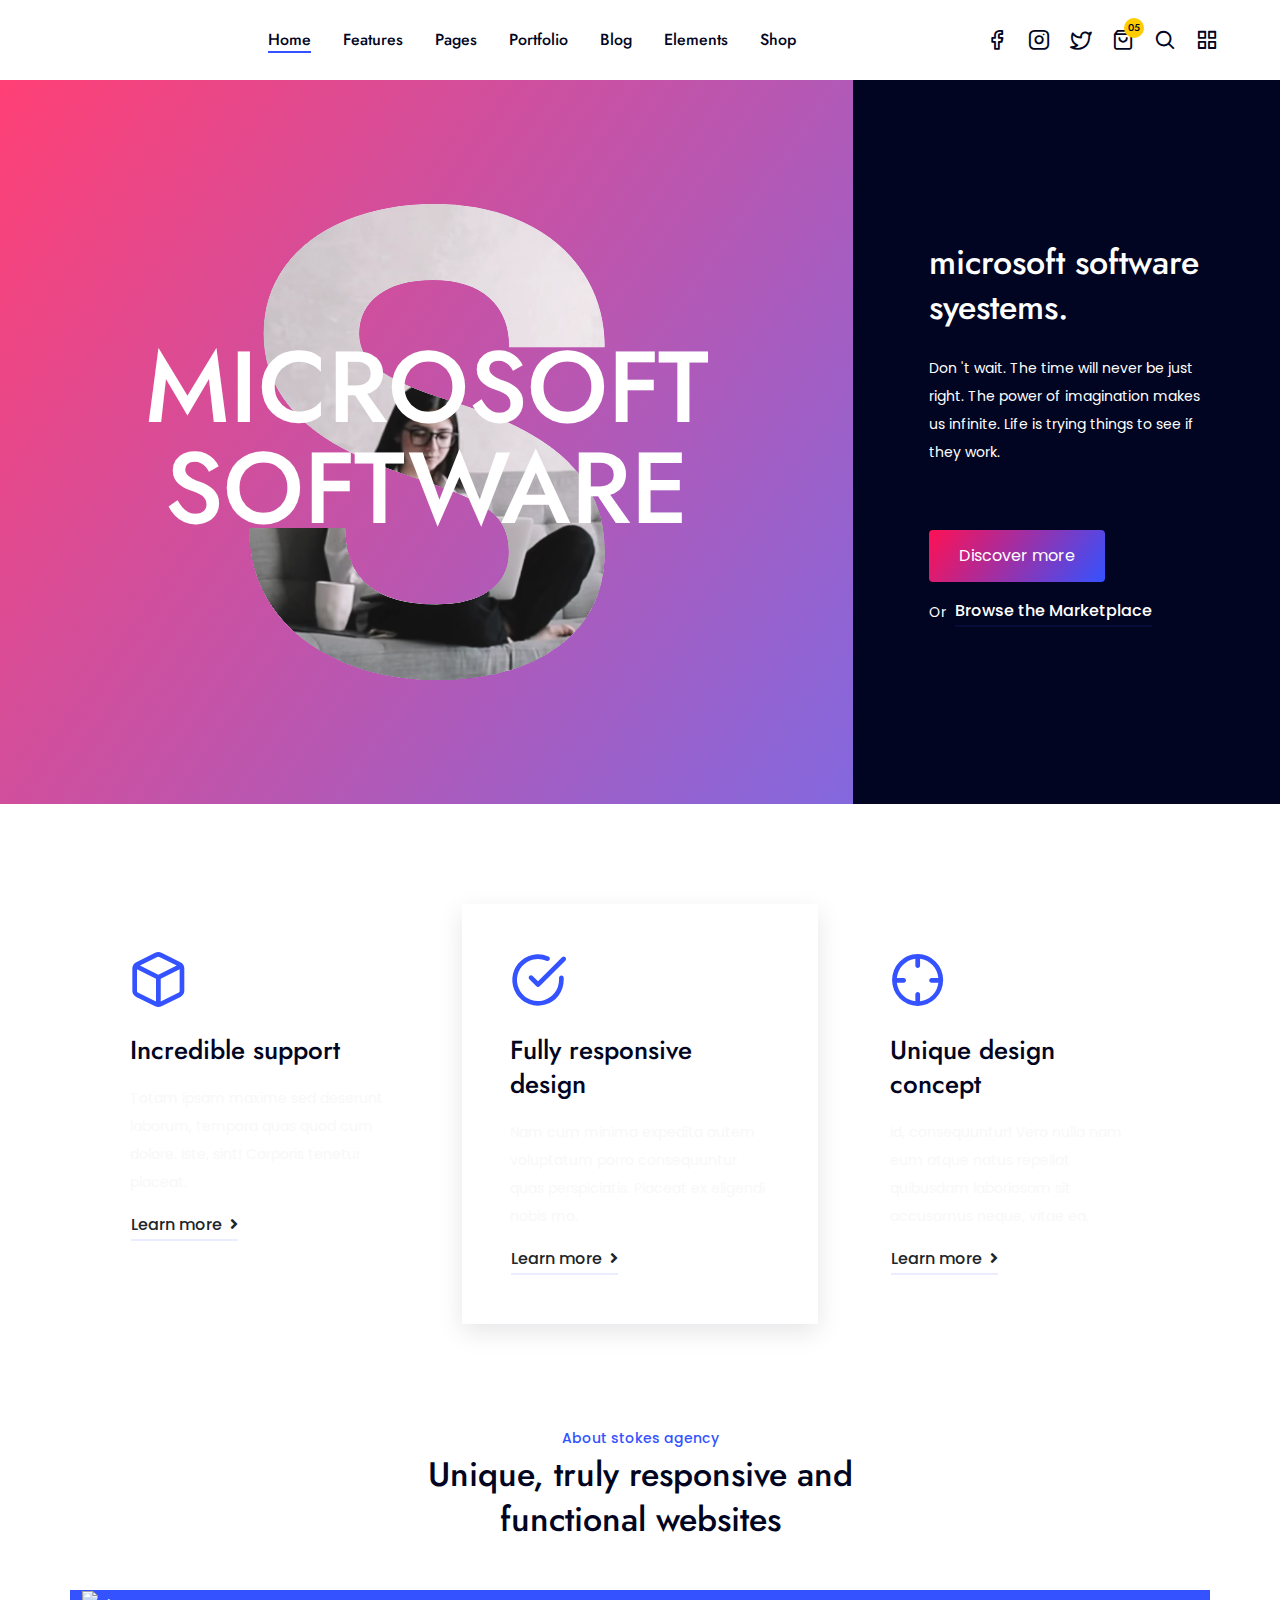
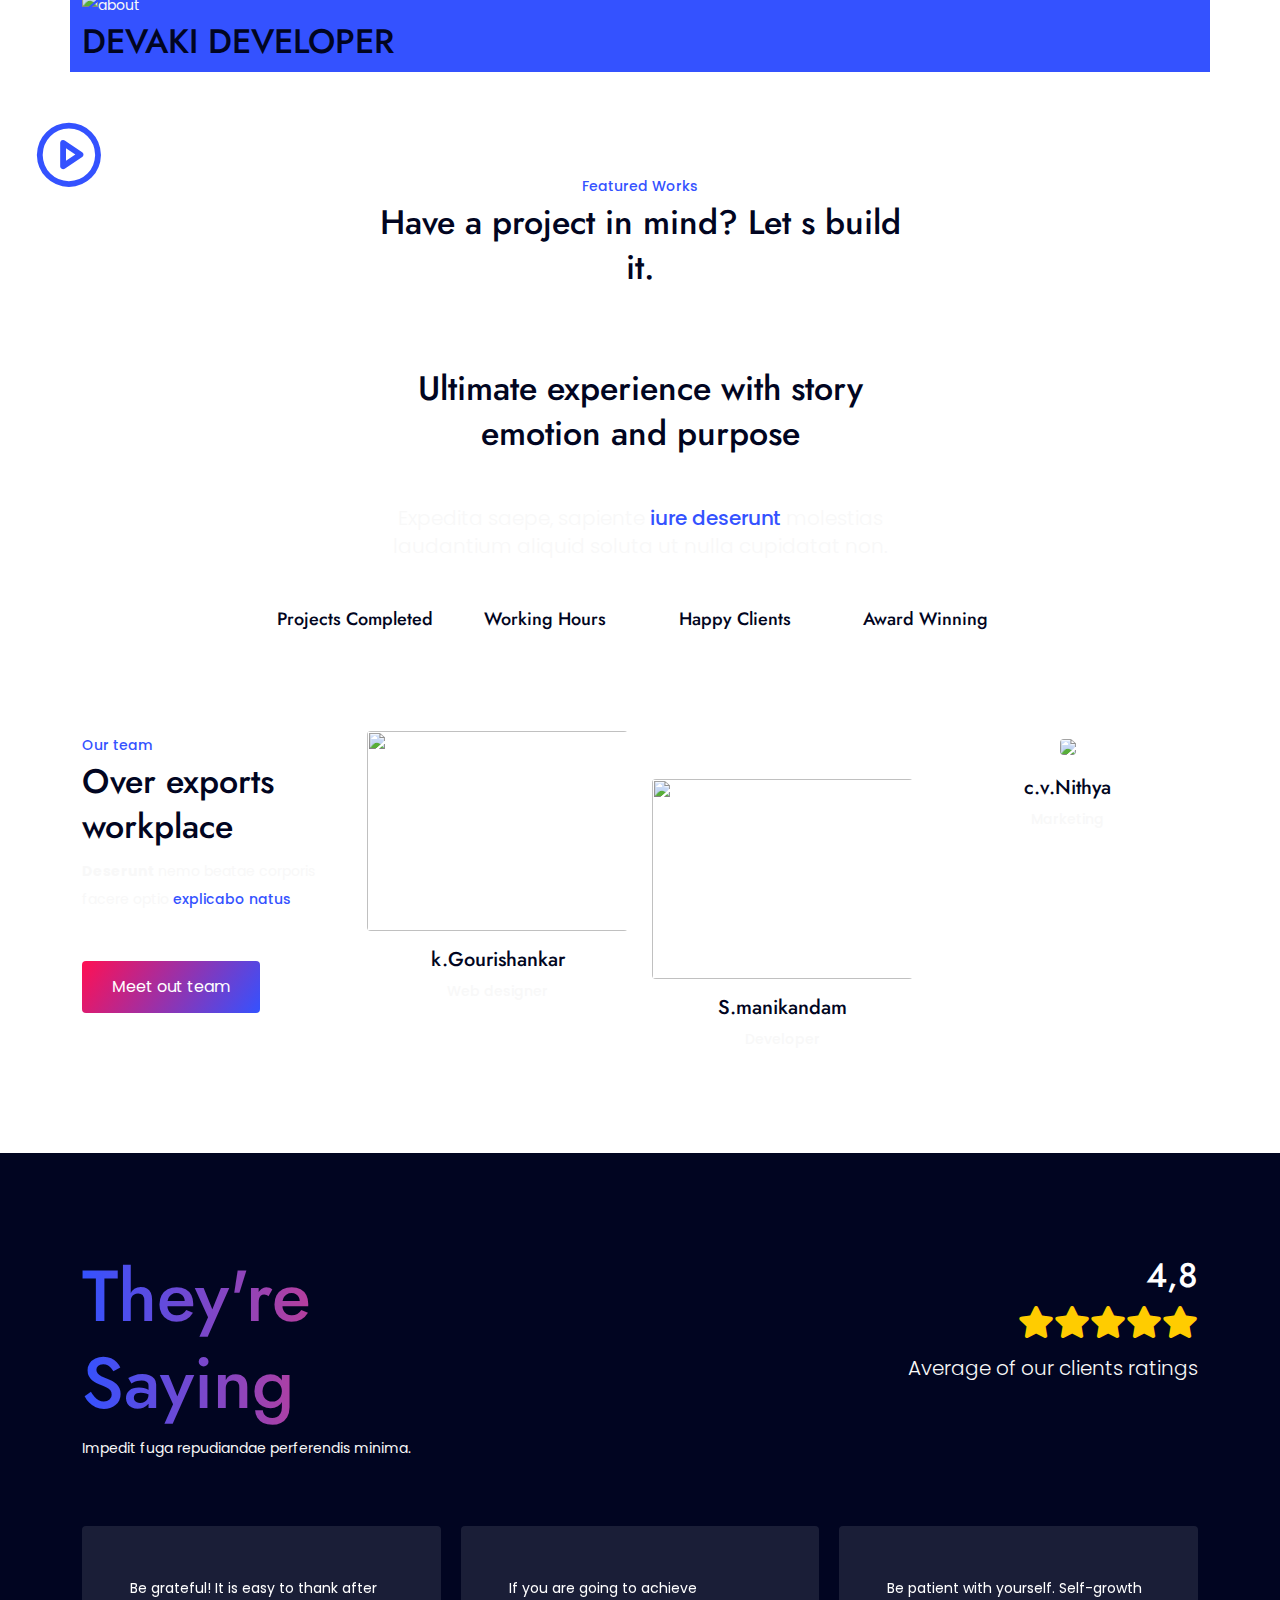
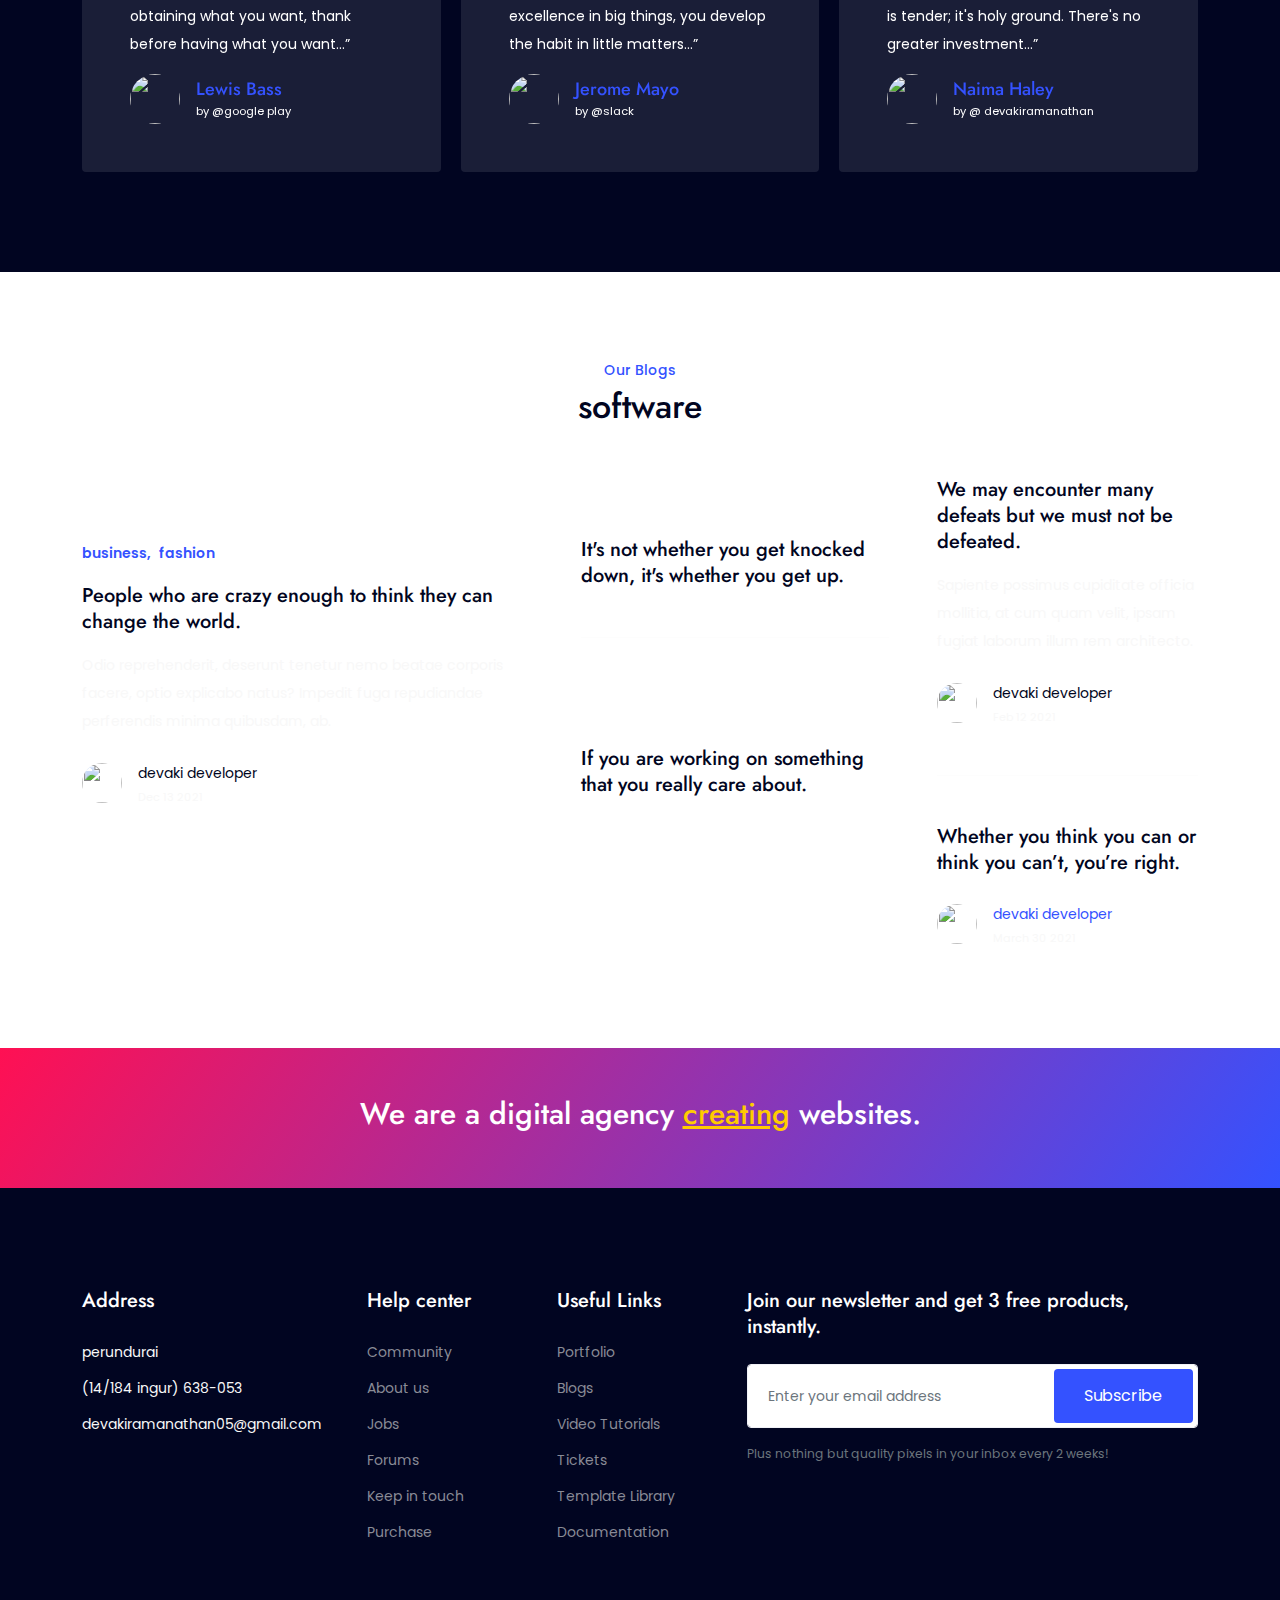
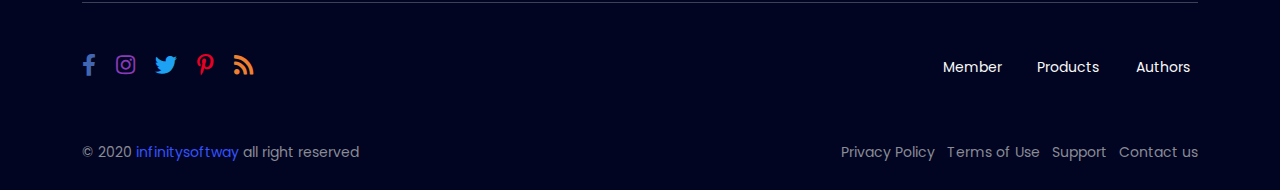
==== index.html @ 2c36921a "Add files via upload" ====
<!DOCTYPE html>
<html lang="en">
<head>
	<!--===== Required meta tags =====-->
	<meta charset="utf-8">
	<meta http-equiv="X-UA-Compatible" content="IE=edge">
	<meta name="author" content="Infinitysoftway" />
	<meta name="description" content="statistic charts">
	<meta name="viewport" content="width=device-width, initial-scale=1, maximum-scale=1" />

	<!--===== Title =====-->
	<title>Stokes - The Responsive Multi-purpose HTML5 Template</title>

	<!--===== Favicon =====-->
	<link rel="shortcut icon" href="images/favicon.ico" />

	<!--===== Google fonts =====-->
  <link rel="stylesheet" href="https://fonts.googleapis.com/css2?family=Poppins:wght@300;400;500&family=Jost:wght@300;400;500;600;700;800;900&display=swap">

	<!--===== Global bootstrap required css =====-->
	<link rel="stylesheet" href="css/bootstrap/bootstrap.min.css">

	<!--===== Global styles including: Font Icons, Plugins, etc =====-->
	<link rel="stylesheet" href="css/font-awesome/all.min.css">
	<link rel="stylesheet" href="css/feather/iconfont.css">
	<link rel="stylesheet" href="css/pe-icon-stroke/Pe-icon-7-stroke.css">
  <link rel="stylesheet" href="css/simple-line-icons/simple-line-icons.css">
	<link rel="stylesheet" href="css/themify-icons/themify-icons.css">
	<link rel="stylesheet" href="css/swiper/swiper.min.css">
	<link rel="stylesheet" href="css/magnific-popup/magnific-popup.css">
  <link rel="stylesheet" href="css/mediaelementjs/mediaelementplayer.min.css">
  <link rel="stylesheet" href="css/mCustomScrollbar/jquery.mCustomScrollbar.min.css">

	<!--===== Main theme css =====-->
	<link rel="stylesheet" href="css/style.css">

</head>

<body class="stokes-wrapper">

<!--========== 
	Start of Header Section ==========-->

<header class="header">
	
	<!--===== Start of navbar =====-->
	<nav class="navbar navbar-light navbar-expand-lg navbar-default">
		<div class="container-fluid">
			
			<!--===== Start of logo =====-->
			<a class="navbar-brand" href="index.html"> <img class="logo" src="./images/background/singam.jpg" alt=""> </a>
			<!--===== End of logo =====-->

			<button class="navbar-toggler collapsed" type="button" data-bs-toggle="collapse" data-bs-target="#navbarCollapse" aria-controls="navbarCollapse" aria-expanded="false" aria-label="Toggle navigation">
				<span class="icon-bar top-bar mt-0"></span>
				<span class="icon-bar middle-bar"></span>
				<span class="icon-bar bottom-bar"></span>
			</button>

			<!--===== Start of nav =====-->
			<div class="collapse navbar-collapse justify-content-center" id="navbarCollapse">
				<ul class="navbar-nav">
					<li class="nav-item dropdown mega-dropdown active">
						<a class="nav-link dropdown-toggle" href="#" id="navbar-home" data-bs-toggle="dropdown" aria-haspopup="true" aria-expanded="false"> <span class="text-line">Home </span> </a>
						<ul class="dropdown-menu mega-dropdown-menu" aria-labelledby="navbar-home">
							<li class="row">
								<ul class="col-lg-3 col-sm-6">
									<li class="active"><a class="dropdown-item" href="index.html"><span class="text-line"> Home default </span> </a></li>
									<li><a class="dropdown-item" href="index-blog-creative.html"><span class="text-line"> Blog creative </span> </a></li>
									<li><a class="dropdown-item" href="index-blog-minimal.html"><span class="text-line"> Blog minimal </span> </a></li>
									<li><a class="dropdown-item" href="index-blog-morden.html"><span class="text-line"> Blog morden </span> </a></li>
									<li><a class="dropdown-item" href="index-charity.html"><span class="text-line"> Charity </span> </a></li>
									<li><a class="dropdown-item" href="index-corporate.html"><span class="text-line"> Corporate </span> </a></li>
									<li><a class="dropdown-item" href="index-creative.html"><span class="text-line"> Creative  </span> <span class="badge bg-danger">Hot</span></a></li>
								</ul>
								<ul class="col-lg-3 col-sm-6">
									<li><a class="dropdown-item" href="index-food.html"><span class="text-line"> Food </span> </a></li>
									<li><a class="dropdown-item" href="index-gym.html"><span class="text-line"> Gym </span> </a></li>
									<li><a class="dropdown-item" href="index-interior-design.html"><span class="text-line"> Interior design </span> </a></li>
									<li><a class="dropdown-item" href="index-landing.html"><span class="text-line"> Landing </span> <span class="badge bg-danger">Hot</span> </a></li>
									<li><a class="dropdown-item" href="index-marketing.html"><span class="text-line"> Marketing </span> </a></li>
									<li><a class="dropdown-item" href="index-mobile-app.html"><span class="text-line"> Mobile app </span> </a></li>
									<li><a class="dropdown-item" href="index-personal.html"><span class="text-line"> Personal </span> </a></li>
								</ul>
								<ul class="col-lg-3 col-sm-6">
									<li><a class="dropdown-item" href="index-portfolio.html"><span class="text-line"> Portfolio </span> </a></li>
									<li><a class="dropdown-item" href="index-portfolio-panel.html"><span class="text-line"> Portfolio panel </span> </a></li>
									<li><a class="dropdown-item" href="index-portfolio-personal.html"><span class="text-line"> Portfolio personal </span> </a></li>
									<li><a class="dropdown-item" href="index-saas.html"><span class="text-line"> Saas </span> </a></li>
									<li><a class="dropdown-item" href="index-seo.html"><span class="text-line"> Seo </span> </a></li>
									<li><a class="dropdown-item" href="index-real-estate.html"><span class="text-line"> Real estate </span> <span class="badge bg-primary">New</span> </a></li>
								</ul>
								<ul class="col-lg-3 col-sm-6">
									<li><a class="dropdown-item" href="index-shop.html"><span class="text-line"> Shop </span> <span class="badge bg-danger">Hot</span> </a></li>
									<li><a class="dropdown-item" href="index-shop-02.html"><span class="text-line"> Shop morden </span></a></li>
									<li><a class="dropdown-item" href="index-shop-parallax.html"><span class="text-line"> Shop parallax </span></a></li>
									<li><a class="dropdown-item" href="index-travel.html"><span class="text-line"> Travel </span></a></li>
									<li><a class="dropdown-item" href="index-university.html"><span class="text-line"> University </span></a></li>
									<li><a class="dropdown-item" href="one-page-classic-business.html"><span class="text-line"> One page classic business </span> <span class="badge bg-info">One page</span> </a></li>
								</ul>
							</li>
						</ul>
					</li>
					<li class="nav-item dropdown">
						<a class="nav-link dropdown-toggle" href="#" id="navbar-features" data-bs-toggle="dropdown" aria-haspopup="true" aria-expanded="false">
							<span class="text-line"> Features </span>
						</a>
						<ul class="dropdown-menu" aria-labelledby="navbar-features">
							<li class="dropdown-submenu">
								<a class="dropdown-item dropdown-toggle" href="#"><span class="text-line"> Page title </span></a>
								<ul class="dropdown-menu ">
									<li><a class="dropdown-item" href="page-title.html"><span class="text-line"> Page title </span></a></li>
									<li><a class="dropdown-item" href="page-title-center.html"><span class="text-line"> Page title center </span></a></li>
									<li><a class="dropdown-item" href="page-title-left.html"><span class="text-line"> Page title left </span></a></li>
									<li><a class="dropdown-item" href="page-title-medium.html"><span class="text-line"> Page title medium </span></a></li>
									<li><a class="dropdown-item" href="page-title-pattern.html"><span class="text-line"> Page title pattern </span></a></li>
									<li><a class="dropdown-item" href="page-title-right.html"><span class="text-line"> Page title right </span></a></li>
									<li><a class="dropdown-item" href="page-title-shape.html"><span class="text-line"> Page title shape </span></a></li>
									<li><a class="dropdown-item" href="page-title-small.html"><span class="text-line"> Page title small </span></a></li>
									<li><a class="dropdown-item" href="page-title-video.html"><span class="text-line"> Page title video </span></a></li>
								</ul>
							</li>
							<li class="dropdown-submenu">
								<a class="dropdown-item dropdown-toggle" href="#"><span class="text-line"> Header </span></a>
								<ul class="dropdown-menu">
									<li><a class="dropdown-item" href="header-default.html"><span class="text-line"> Header default </span></a></li>
									<li><a class="dropdown-item" href="header-blur.html"><span class="text-line"> header blur </span></a></li>
									<li><a class="dropdown-item" href="header-dark.html"><span class="text-line"> Header dark </span></a></li>
									<li><a class="dropdown-item" href="header-dark-topbar.html"><span class="text-line"> Header dark topbar </span></a></li>
									<li><a class="dropdown-item" href="header-light.html"><span class="text-line"> Header light </span></a></li>
									<li><a class="dropdown-item" href="header-light-topbar.html"><span class="text-line"> Header light topbar </span></a></li>
									<li><a class="dropdown-item" href="header-transparent.html"><span class="text-line"> Header transparent </span></a></li>
								</ul>
							</li>
							<li class="dropdown-submenu">
								<a class="dropdown-item dropdown-toggle" href="#"><span class="text-line"> Footer </span></a>
								<ul class="dropdown-menu">
									<li><a class="dropdown-item" href="footer-default.html"><span class="text-line"> Footer default </span></a></li>
									<li><a class="dropdown-item" href="footer-02.html"><span class="text-line"> Footer 02 </span></a></li>
									<li><a class="dropdown-item" href="footer-03.html"><span class="text-line"> Footer 03 </span></a></li>
									<li><a class="dropdown-item" href="footer-04.html"><span class="text-line"> Footer 04 </span></a></li>
									<li><a class="dropdown-item" href="footer-05.html"><span class="text-line"> Footer 05 </span></a></li>
									<li><a class="dropdown-item" href="footer-06.html"><span class="text-line"> Footer 06 </span></a></li>
									<li><a class="dropdown-item" href="footer-07.html"><span class="text-line"> Footer 07 </span></a></li>
									<li><a class="dropdown-item" href="footer-08.html"><span class="text-line"> Footer 08 </span></a></li>
									<li><a class="dropdown-item" href="footer-09.html"><span class="text-line"> Footer 09 </span></a></li>
									<li><a class="dropdown-item" href="footer-10.html"><span class="text-line"> Footer 10 </span></a></li>
									<li><a class="dropdown-item" href="footer-11.html"><span class="text-line"> Footer 11 </span></a></li>
									<li><a class="dropdown-item" href="footer-12.html"><span class="text-line"> Footer 12 </span></a></li>
									<li><a class="dropdown-item" href="footer-13.html"><span class="text-line"> Footer 13 </span></a></li>
									<li><a class="dropdown-item" href="footer-14.html"><span class="text-line"> Footer 14 </span></a></li>
								</ul>
							</li>
							<li class="dropdown-submenu">
								<a class="dropdown-item dropdown-toggle" href="#"><span class="text-line"> Onload modal </span></a>
								<ul class="dropdown-menu">
									<li><a class="dropdown-item" href="page-onload-modal-notification.html"><span class="text-line"> Onload modal notification </span></a></li>
									<li><a class="dropdown-item" href="page-onload-modal-shoping.html"><span class="text-line"> Onload modal shoping </span></a></li>
									<li><a class="dropdown-item" href="page-onload-modal-subscribe.html"><span class="text-line"> Onload modal subscribe </span></a></li>
								</ul>
							</li>
							<li class="dropdown-submenu">
								<a class="dropdown-item dropdown-toggle" href="#"><span class="text-line"> Font icon </span></a>
								<ul class="dropdown-menu">
									<li><a class="dropdown-item" href="icon-feather.html"><span class="text-line"> Feather </span></a></li>
									<li><a class="dropdown-item" href="icon-fontawesome.html"><span class="text-line"> Fontawesome </span></a></li>
									<li><a class="dropdown-item" href="icon-pe-icon-7-stroke.html"><span class="text-line"> Pe icon 7 stroke </span></a></li>
									<li><a class="dropdown-item" href="icon-simple-line.html"><span class="text-line"> Simple line </span></a></li>
									<li><a class="dropdown-item" href="icon-themify.html"><span class="text-line"> Themify </span></a></li>
								</ul>
							</li>
						</ul>
					</li>
					<li class="nav-item dropdown">
						<a class="nav-link dropdown-toggle" href="#" id="navbar-pages" data-bs-toggle="dropdown" aria-haspopup="true" aria-expanded="false">
							<span class="text-line"> Pages </span>
						</a>
						<ul class="dropdown-menu" aria-labelledby="navbar-pages">
							<li class="dropdown-submenu">
								<a class="dropdown-item dropdown-toggle" href="#"><span class="text-line"> About </span></a>
								<ul class="dropdown-menu ">
									<li><a class="dropdown-item" href="page-about-us.html"><span class="text-line"> About us </span></a></li>
									<li><a class="dropdown-item" href="page-about-agency.html"><span class="text-line"> About agency </span></a></li>
									<li><a class="dropdown-item" href="page-about-me.html"><span class="text-line"> About me </span></a></li>
								</ul>
							</li>
							<li class="dropdown-submenu">
								<a class="dropdown-item dropdown-toggle" href="#"><span class="text-line"> Contact </span></a>
								<ul class="dropdown-menu">
									<li><a class="dropdown-item" href="page-contact-us.html"><span class="text-line"> Contact us </span></a></li>
									<li><a class="dropdown-item" href="page-contact-us-fancy.html"><span class="text-line"> Contact us fancy </span></a></li>
									<li><a class="dropdown-item" href="page-contact-us-modern.html"><span class="text-line"> Contact us modern </span></a></li>
								</ul>
							</li>
							<li class="dropdown-submenu">
								<a class="dropdown-item dropdown-toggle" href="#"><span class="text-line"> Services </span></a>
								<ul class="dropdown-menu">
									<li><a class="dropdown-item" href="page-services.html"><span class="text-line"> Services </span></a></li>
									<li><a class="dropdown-item" href="page-services-modern.html"><span class="text-line"> Services modern </span></a></li>
								</ul>
							</li>
							<li class="dropdown-submenu">
								<a class="dropdown-item dropdown-toggle" href="#"><span class="text-line"> Login </span></a>
								<ul class="dropdown-menu">
									<li><a class="dropdown-item" href="page-login.html"><span class="text-line"> Login </span></a></li>
									<li><a class="dropdown-item" href="page-login-simple.html"><span class="text-line"> Login simple </span></a></li>
								</ul>
							</li>
							<li class="dropdown-submenu">
								<a class="dropdown-item dropdown-toggle" href="#"><span class="text-line"> Register </span></a>
								<ul class="dropdown-menu">
									<li><a class="dropdown-item" href="page-register.html"><span class="text-line">  Register </span></a></li>
									<li><a class="dropdown-item" href="page-register-simple.html"><span class="text-line"> Register simple </span></a></li>
								</ul>
							</li>
							<li class="dropdown-submenu">
								<a class="dropdown-item dropdown-toggle" href="#"><span class="text-line"> Forgot password </span></a>
								<ul class="dropdown-menu">
									<li><a class="dropdown-item" href="page-forgot-password.html"><span class="text-line">  Forgot password </span></a></li>
									<li><a class="dropdown-item" href="page-forgot-password-simple.html"><span class="text-line"> Forgot password simple </span></a></li>
								</ul>
							</li>
							<li class="dropdown-submenu">
								<a class="dropdown-item dropdown-toggle" href="#"><span class="text-line"> Special Pages </span></a>
								<ul class="dropdown-menu">
									<li><a class="dropdown-item" href="page-404.html"><span class="text-line"> 404 error </span></a></li>
									<li><a class="dropdown-item" href="page-maintenance.html"><span class="text-line"> Maintenance </span></a></li>
									<li><a class="dropdown-item" href="page-coming-soon.html"><span class="text-line"> Coming soon </span></a></li>
								</ul>
							</li>
							<li class="dropdown-submenu">
								<a class="dropdown-item" href="page-case-study.html"><span class="text-line"> Case Study </span></a>
							</li>
							<li class="dropdown-submenu">
								<a class="dropdown-item" href="page-careers.html"><span class="text-line"> Careers </span></a>
							</li>
							<li class="dropdown-submenu">
								<a class="dropdown-item" href="page-faqs.html"><span class="text-line"> Faqs </span></a>
							</li>
							<li class="dropdown-submenu">
								<a class="dropdown-item" href="page-pricing-packages.html"><span class="text-line"> Pricing packages </span></a>
							</li>
							<li class="dropdown-submenu">
								<a class="dropdown-item" href="page-our-team.html"><span class="text-line"> Our team </span> </a>
							</li>
							<li class="dropdown-submenu">
								<a class="dropdown-item" href="page-search-results.html"><span class="text-line"> Search results </span> </a>
							</li>
						</ul>
					</li>
					<li class="nav-item dropdown mega-dropdown">
						<a class="nav-link dropdown-toggle" href="#" id="navbar-portfolio" data-bs-toggle="dropdown" aria-haspopup="true" aria-expanded="false"> <span class="text-line">Portfolio </span> </a>
						<ul class="dropdown-menu mega-dropdown-menu" aria-labelledby="navbar-portfolio">
							<li class="row">
								<ul class="col-5-menu">
									<li><h6 class="dropdown-item dropdown-title"> Portfolio style </h6></li>
									<li><a class="dropdown-item" href="portfolio-blur.html"><span class="text-line"> Portfolio blur </span> </a></li>
									<li><a class="dropdown-item" href="portfolio-gradient-overlay.html"><span class="text-line"> Portfolio gradient overlay </span> </a></li>
									<li><a class="dropdown-item" href="portfolio-mouse-move.html"><span class="text-line">Portfolio mouse move </span> </a></li>
									<li><a class="dropdown-item" href="portfolio-proximity.html"><span class="text-line"> Portfolio proximity </span> </a></li>
									<li><a class="dropdown-item" href="portfolio-scattered.html"><span class="text-line"> Portfolio scattered </span> </a></li>
									<li><a class="dropdown-item" href="portfolio-simple.html"><span class="text-line"> Portfolio simple </span> </a></li>
									<li><a class="dropdown-item" href="portfolio-stack.html"><span class="text-line"> Portfolio stack </span> </a></li>
									<li><a class="dropdown-item" href="portfolio-direction-aware.html"><span class="text-line"> Portfolio direction aware </span> </a></li>
									<li><a class="dropdown-item" href="portfolio-photography.html"><span class="text-line"> Portfolio photography </span> </a></li>
								</ul>
								<ul class="col-5-menu">
									<li><h6 class="dropdown-item dropdown-title"> Grid layout </h6></li>
									<li><a class="dropdown-item" href="portfolio-grid-1-column.html"><span class="text-line"> 1 column </span> </a></li>
									<li><a class="dropdown-item" href="portfolio-grid-2-column.html"><span class="text-line"> 2 column </span> </a></li>
									<li><a class="dropdown-item" href="portfolio-grid-3-column.html"><span class="text-line"> 3 column </span> </a></li>
									<li><a class="dropdown-item" href="portfolio-grid-4-column.html"><span class="text-line"> 4 column </span> </a></li>
									<li><a class="dropdown-item" href="portfolio-grid-5-column.html"><span class="text-line"> 5 column </span> </a></li>
									<li><a class="dropdown-item" href="portfolio-grid-wide.html"><span class="text-line"> Grid wide </span> </a></li>
								</ul>
								<ul class="col-5-menu">
									<li><h6 class="dropdown-item dropdown-title"> Masonry layout </h6></li>
									<li><a class="dropdown-item" href="portfolio-masonry-2-column.html"><span class="text-line"> 2 column </span> </a></li>
									<li><a class="dropdown-item" href="portfolio-masonry-3-column.html"><span class="text-line"> 3 column </span> </a></li>
									<li><a class="dropdown-item" href="portfolio-masonry-4-column.html"><span class="text-line"> 4 column </span> </a></li>
									<li><a class="dropdown-item" href="portfolio-masonry-5-column.html"><span class="text-line"> 5 column </span> </a></li>
									<li><a class="dropdown-item" href="portfolio-masonry-wide.html"><span class="text-line"> Masonry wide </span> </a></li>
									<li><a class="dropdown-item" href="portfolio-blur-masonry.html"><span class="text-line"> Masonry blur wide </span> </a></li>
								</ul>
								<ul class="col-5-menu">
									<li><h6 class="dropdown-item dropdown-title"> Portfolio layout </h6></li>
									<li><a class="dropdown-item" href="portfolio-packery.html"><span class="text-line">Packery </span> </a></li>
									<li><a class="dropdown-item" href="portfolio-packery-wide.html"><span class="text-line"> Packery wide </span> </a></li>
									<li><a class="dropdown-item" href="portfolio-parallax-layout.html"><span class="text-line"> Parallax layout </span> </a></li>
									<li><a class="dropdown-item" href="portfolio-filter-vertical.html"><span class="text-line"> Filter vertical </span> </a></li>
									<li><a class="dropdown-item" href="portfolio-lazyload.html"><span class="text-line"> Lazyload </span> </a></li>
									<li><a class="dropdown-item" href="portfolio-lazyload-on-scroll.html"><span class="text-line"> Lazyload on scroll </span> </a></li>
								</ul>
								<ul class="col-5-menu">
									<li><h6 class="dropdown-item dropdown-title"> Single layout </h6></li>
									<li><a class="dropdown-item" href="portfolio-single-01.html"><span class="text-line"> Portfolio single 01 </span> </a></li>
									<li><a class="dropdown-item" href="portfolio-single-02.html"><span class="text-line"> Portfolio single 02 </span> </a></li>
									<li><a class="dropdown-item" href="portfolio-single-03.html"><span class="text-line"> Portfolio single 03 </span> </a></li>
									<li><a class="dropdown-item" href="portfolio-single-04.html"><span class="text-line"> Portfolio single 04 </span> </a></li>
									<li><a class="dropdown-item" href="portfolio-single-05.html"><span class="text-line"> Portfolio single 05 </span> </a></li>
									<li><a class="dropdown-item" href="portfolio-single-06.html"><span class="text-line"> Portfolio single 06 </span> </a></li>
								</ul>
							</li>
						</ul>
					</li>
					<li class="nav-item dropdown">
						<a class="nav-link dropdown-toggle" href="#" id="navbar-blog" data-bs-toggle="dropdown" aria-haspopup="true" aria-expanded="false">
							<span class="text-line"> Blog </span>
						</a>
						<ul class="dropdown-menu" aria-labelledby="navbar-blog">
							<li><a class="dropdown-item" href="blog-articles.html"> <span class="text-line"> Blog articles </span> </a></li>
							<li><a class="dropdown-item" href="blog-boxed.html"> <span class="text-line"> Blog boxed </span> </a></li>
							<li><a class="dropdown-item" href="blog-featured-image.html"> <span class="text-line"> Blog featured image </span> </a></li>
							<li><a class="dropdown-item" href="blog-grid.html"> <span class="text-line"> Blog grid </span> </a></li>
							<li><a class="dropdown-item" href="blog-metro.html"> <span class="text-line"> Blog metro </span> </a></li>
							<li><a class="dropdown-item" href="blog-news.html"> <span class="text-line"> Blog news </span> </a></li>
							<li><a class="dropdown-item" href="blog-simple-boxed.html"> <span class="text-line"> Blog simple boxed </span> </a></li>
							<li><a class="dropdown-item" href="blog-split.html"> <span class="text-line"> Blog split </span> </a></li>
							<li class="dropdown-submenu">
								<a class="dropdown-item dropdown-toggle" href="#"><span class="text-line"> Grid </span></a>
								<ul class="dropdown-menu">
									<li><a class="dropdown-item" href="blog-grid-2-column.html"><span class="text-line"> 2 column </span></a></li>
									<li><a class="dropdown-item" href="blog-grid-3-column.html"><span class="text-line"> 3 column </span></a></li>
									<li><a class="dropdown-item" href="blog-grid-4-column.html"><span class="text-line"> 4 column </span></a></li>
									<li><a class="dropdown-item" href="blog-grid-column-left-sidebar.html"><span class="text-line">left sidebar </span></a></li>
									<li><a class="dropdown-item" href="blog-grid-column-right-sidebar.html"><span class="text-line">right sidebar </span></a></li>
								</ul>
							</li>
							<li class="dropdown-submenu">
								<a class="dropdown-item dropdown-toggle" href="#"><span class="text-line"> Masonry </span></a>
								<ul class="dropdown-menu">
									<li><a class="dropdown-item" href="blog-masonry-2-column.html"><span class="text-line"> 2 column </span></a></li>
									<li><a class="dropdown-item" href="blog-masonry-3-column.html"><span class="text-line"> 3 column </span></a></li>
									<li><a class="dropdown-item" href="blog-masonry-4-column.html"><span class="text-line"> 4 column </span></a></li>
									<li><a class="dropdown-item" href="blog-masonry-2-column-left-sidebar.html"><span class="text-line">Left sidebar </span></a></li>
									<li><a class="dropdown-item" href="blog-masonry-2-column-right-sidebar.html"><span class="text-line">Right sidebar </span></a></li>
								</ul>
							</li>
							<li class="dropdown-submenu">
								<a class="dropdown-item dropdown-toggle" href="#"><span class="text-line">Blog single</span></a>
								<ul class="dropdown-menu">
									<li><a class="dropdown-item" href="blog-single-audio.html"> <span class="text-line"> Single audio </span> </a></li>
									<li><a class="dropdown-item" href="blog-single-blockquote.html"> <span class="text-line"> Single blockquote </span> </a></li>
									<li><a class="dropdown-item" href="blog-single-grid.html"> <span class="text-line"> Single grid </span> </a></li>
									<li><a class="dropdown-item" href="blog-single-html5-video.html"> <span class="text-line"> Single html5 video </span> </a></li>
									<li><a class="dropdown-item" href="blog-single-slider.html"> <span class="text-line"> Single slider </span> </a></li>
									<li><a class="dropdown-item" href="blog-single-standard.html"> <span class="text-line"> Single standard </span> </a></li>
									<li><a class="dropdown-item" href="blog-single-vimeo.html"> <span class="text-line"> Single vimeo </span> </a></li>
									<li><a class="dropdown-item" href="blog-single-youtube.html"> <span class="text-line"> Single youtube </span> </a></li>
								</ul>
							</li>
						</ul>
					</li>
					<li class="nav-item dropdown mega-dropdown">
						<a class="nav-link dropdown-toggle" href="" id="navbar-elements" data-bs-toggle="dropdown" aria-haspopup="true" aria-expanded="false"><span class="text-line"> Elements </span></a>
						<ul class="dropdown-menu mega-dropdown-menu" aria-labelledby="navbar-elements">
							<li class="row">
								<ul class="col-5-menu">
									<li><a class="dropdown-item" href="elements-accordions.html"> <span class="text-line"> <i class="ti-layout-list-post pe-2"></i> Accordions </span> </a></li>
									<li><a class="dropdown-item" href="elements-alerts.html"> <span class="text-line"> <i class="feather icon-alert-triangle pe-2"></i> Alerts </span> </a></li>
									<li><a class="dropdown-item" href="elements-animation.html"> <span class="text-line"> <i class="feather icon-loader pe-2"></i> Animation </span> </a></li>
									<li><a class="dropdown-item" href="elements-audio.html"> <span class="text-line"> <i class="feather icon-music pe-2"></i> Audio </span> </a></li>
									<li><a class="dropdown-item" href="elements-badges.html"> <span class="text-line"> <i class="feather icon-bookmark pe-2"></i> Badges </span> </a></li>
									<li><a class="dropdown-item" href="elements-before-after.html"> <span class="text-line"> <i class="sl-icon-equalizer pe-2"></i> Before after </span> </a></li>
									<li><a class="dropdown-item" href="elements-blockquote.html"> <span class="text-line"> <i class="ti-quote-right pe-2"></i> Blockquote </span> </a></li>
									<li><a class="dropdown-item" href="elements-button.html"> <span class="text-line"> <i class="ti-link pe-2"></i> Button </span> </a></li>
									<li><a class="dropdown-item" href="elements-call-to-action.html"> <span class="text-line"> <i class="feather icon-server pe-2"></i> Call to action </span> </a></li>
									<li><a class="dropdown-item" href="elements-clients.html"> <span class="text-line"> <i class="ti-dribbble pe-2"></i> Clients </span> </a></li>
								</ul>
								<ul class="col-5-menu">
									<li><a class="dropdown-item" href="elements-columns.html"> <span class="text-line"> <i class="ti-layout-column3 pe-2"></i> Columns </span> </a></li>
									<li><a class="dropdown-item" href="elements-countdown.html"> <span class="text-line"> <i class="ti-dashboard pe-2"></i> Countdown </span> </a></li>
									<li><a class="dropdown-item" href="elements-counter.html"> <span class="text-line"> <i class="ti-time pe-2"></i> Counter </span> </a></li>
									<li><a class="dropdown-item" href="elements-datepicker.html"> <span class="text-line"> <i class="ti-calendar pe-2"></i> Datepicker </span> </a></li>
									<li><a class="dropdown-item" href="elements-dropcap.html"> <span class="text-line"> <i class="ti-shortcode pe-2"></i> Dropcap </span> </a></li>
									<li><a class="dropdown-item" href="elements-fancy-effects.html"> <span class="text-line"> <i class="ti-layout-sidebar-right pe-2"></i> Fancy effects </span> <span class="badge bg-danger">Hot</span> </a></li>
									<li><a class="dropdown-item" href="elements-feature-step.html"> <span class="text-line"> <i class="ti-layout-list-thumb-alt pe-2"></i> Feature step </span> </a></li>
									<li><a class="dropdown-item" href="elements-flipbox.html"> <span class="text-line"> <i class="ti-widgetized pe-2"></i> Flipbox </span> <span class="badge bg-danger">Hot</span> </a></li>
									<li><a class="dropdown-item" href="elements-form.html"> <span class="text-line"> <i class="ti-layout-media-overlay-alt-2 pe-2"></i> Form </span> </a></li>
									<li><a class="dropdown-item" href="elements-google-maps.html"> <span class="text-line"> <i class="ti-map-alt pe-2"></i> Google maps </span> </a></li>
								</ul>
								<ul class="col-5-menu">
									<li><a class="dropdown-item" href="elements-icon-box.html"> <span class="text-line"> <i class="ti-layout-media-center pe-2"></i> Icon box </span> </a></li>
									<li><a class="dropdown-item" href="elements-image-gallery.html"> <span class="text-line"> <i class="ti-layout-grid2-alt pe-2"></i> Image gallery </span> </a></li>
									<li><a class="dropdown-item" href="elements-image-hotspot.html"> <span class="text-line"> <i class="ti-widget pe-2"></i> Image hotspot </span>  <span class="badge bg-danger">Hot</span> </a></li>
									<li><a class="dropdown-item" href="elements-lazyload.html"> <span class="text-line"> <i class="ti-reload pe-2"></i> Lazyload </span> </a></li>
									<li><a class="dropdown-item" href="elements-list.html"> <span class="text-line"> <i class="ti-menu-alt pe-2"></i> List </span> </a></li>
									<li><a class="dropdown-item" href="elements-modal.html"> <span class="text-line"> <i class="ti-layers pe-2"></i> Modal </span> </a></li>
									<li><a class="dropdown-item" href="elements-pagination.html"> <span class="text-line"> <i class="ti-more pe-2"></i> Pagination </span> </a></li>
									<li><a class="dropdown-item" href="elements-particles.html"> <span class="text-line"> <i class="ti-dropbox pe-2"></i> Particles </span> </a></li>
									<li><a class="dropdown-item" href="elements-pricing-table.html"> <span class="text-line"> <i class="ti-money pe-2"></i> Pricing table </span> </a></li>
									<li><a class="dropdown-item" href="elements-progressbar.html"> <span class="text-line"> <i class="ti-layout-menu-v pe-2"></i> Progressbar </span> </a></li>
								</ul>
								<ul class="col-5-menu">
									<li><a class="dropdown-item" href="elements-rangeslider.html"> <span class="text-line"> <i class="feather icon-git-commit pe-2"></i> Rangeslider </span> </a></li>
									<li><a class="dropdown-item" href="elements-rating.html"> <span class="text-line"> <i class="feather icon-star pe-2"></i> Rating </span> </a></li>
									<li><a class="dropdown-item" href="elements-reveal-effects.html"> <span class="text-line"> <i class="feather icon-layers pe-2"></i> Reveal effects  </span> <span class="badge bg-danger">Hot</span> </a></li>
									<li><a class="dropdown-item" href="elements-select.html"> <span class="text-line"> <i class="feather icon-arrow-down pe-2"></i> Select </span> </a></li>
									<li><a class="dropdown-item" href="elements-separator.html"> <span class="text-line"> <i class="ti-layout-menu pe-2"></i> Separator </span> </a></li>
									<li><a class="dropdown-item" href="elements-separator-line.html"> <span class="text-line"> <i class="ti-line-double pe-2"></i> Separator line </span> </a></li>
									<li><a class="dropdown-item" href="elements-social-icon.html"> <span class="text-line"> <i class="ti-face-smile pe-2"></i> Social icon </span> </a></li>
									<li><a class="dropdown-item" href="elements-subscribe-form.html"> <span class="text-line"> <i class="ti-email pe-2"></i> Subscribe form </span> </a></li>
									<li><a class="dropdown-item" href="elements-tab.html"> <span class="text-line"> <i class="ti-layout-tab-window pe-2"></i> Tab </span> </a></li>
									<li><a class="dropdown-item" href="elements-table.html"> <span class="text-line"> <i class="ti-widgetized pe-2"></i> Table </span> </a></li>
								</ul>
								<ul class="col-5-menu">
									<li><a class="dropdown-item" href="elements-team.html"> <span class="text-line"> <i class="feather icon-users pe-2"></i> Team </span> </a></li>
									<li><a class="dropdown-item" href="elements-testimonial.html"> <span class="text-line"> <i class="ti-quote-left pe-2"></i> Testimonial </span> </a></li>
									<li><a class="dropdown-item" href="elements-timeline.html"> <span class="text-line"> <i class="ti-layout-grid2-thumb pe-2"></i> Timeline </span> </a></li>
									<li><a class="dropdown-item" href="elements-title.html"> <span class="text-line"> <i class="ti-yahoo pe-2"></i> Title </span> </a></li>
									<li><a class="dropdown-item" href="elements-tooltip-popover.html"> <span class="text-line"> <i class="feather icon-message-square pe-2"></i> Tooltip popover </span> </a></li>
									<li><a class="dropdown-item" href="elements-typewriter.html"> <span class="text-line"> <i class="feather icon-minus pe-2"></i> Typewriter </span> </a></li>
									<li><a class="dropdown-item" href="elements-typography.html"> <span class="text-line"> <i class="ti-text pe-2"></i> Typography </span> </a></li>
									<li><a class="dropdown-item" href="elements-video.html"> <span class="text-line"> <i class="feather icon-video pe-2"></i> Video </span> </a></li>
								</ul>
							</li>
						</ul>
					</li>
					<li class="nav-item dropdown mega-dropdown-md">
						<a class="nav-link dropdown-toggle" href="#" id="navbar-shop" data-bs-toggle="dropdown" aria-haspopup="true" aria-expanded="false">
							<span class="text-line"> Shop </span>
						</a>
						<ul class="dropdown-menu" aria-labelledby="navbar-shop">
							<li class="row">
								<ul class="col-6-menu">
									<li>
										<a class="dropdown-item" href="index-shop.html"><span class="text-line"> Shop default </span></a>
									</li>
									<li>
										<a class="dropdown-item" href="index-shop-02.html"><span class="text-line"> Shop morden </span></a>
									</li>
									<li>
										<a class="dropdown-item" href="shop-grid.html"><span class="text-line"> Shop grid </span></a>
									</li>
									<li>
										<a class="dropdown-item" href="shop-left-sidebar.html"><span class="text-line"> Grid left sidebar </span></a>
									</li>
									<li>
										<a class="dropdown-item" href="shop-right-sidebar.html"><span class="text-line"> Grid right sidebar </span></a>
									</li>
									<li>
										<a class="dropdown-item" href="shop-single.html"><span class="text-line"> Single </span></a>
									</li>
									<li>
										<a class="dropdown-item" href="shop-cart.html"><span class="text-line"> Cart </span></a>
									</li>
									<li>
										<a class="dropdown-item" href="shop-checkout.html"><span class="text-line"> Checkout </span></a>
									</li>
									<li>
										<a class="dropdown-item" href="shop-my-account.html"><span class="text-line"> My account </span></a>
									</li>
								</ul>
								<ul class="col-6-menu d-none d-lg-block">
									<li>
										<img class="img-fluid" src="images/shop/menu-banner-01.jpg" alt="">
									</li>
								</ul>
							</li>
						</ul>
					</li>
				</ul>
			</div>
			<div class="navbar-icons list-unstyled mb-0 ms-auto">
				<a class="icon" href="#"> <i class="feather icon-facebook"></i> </a>
				<a class="icon" href="#"> <i class="feather icon-instagram"></i> </a>
				<a class="icon" href="#"> <i class="feather icon-twitter"></i> </a>
				
				<!--===== Start of cart =====-->
				<div class="cart-box">
					<a class="icon" data-bs-toggle="offcanvas" href="#offcanvascart" role="button" aria-controls="offcanvascart"> <i class="feather icon-shopping-bag"></i>
						<span class="cart-count">05</span>
					</a>
				</div>
				<!--===== end of cart =====-->

				<!--===== Start of search =====-->
				<div class="search-box">
					<a href="#search" class="search-icon icon">
						<i class="feather icon-search"></i>
					</a>
					<div id="search" class="fade">
						<a href="#" class="close-btn" id="close-search">
							<i class="feather icon-x"></i>
						</a>
						<form class="form-border-bottom w-100">
							<div class="container">
								<div class="row">
									<div class="col-12">
										<input type="text" class="form-control bg-transparent" placeholder="How to design a search interface">
									</div>
								</div>
							</div>
						</form>
					</div>
				</div>
				<!--===== End of search =====-->

				<!--===== Start of sidebar =====-->
				<div class="sidebar-box">
					<a class="icon" data-bs-toggle="offcanvas" href="#offcanvassidebar" role="button" aria-controls="offcanvassidebar"> <i class="feather icon-grid"></i> </a>
				</div>
				<!--===== End of sidebar =====-->

			</div>
			<!--===== End of nav =====-->

		</div>
	</nav>
	<!--===== End of navbar =====-->

</header>

<!--========== 
	End of header ==========-->

<!--========== 
	Start of cart ==========-->

<div class="cart-box">
	<div class="offcanvas offcanvas-start bg-black" tabindex="-1" id="offcanvascart">
		<div class="offcanvas-header">
			<button type="button" class="btn-close text-reset ms-auto" data-bs-dismiss="offcanvas" aria-label="Close"><i class="feather icon-x"></i></button>
		</div>
		<div class="offcanvas-body">
			<h4 class="text-white text-center mb-5">Shopping cart</h4>
			<div class="cart-list-item">
				<div class="cart-product">
					<img class="img-fluid rounded" src="./images/team/MICROSOFT-1.png" alt="">
				</div>
				<div class="cart-info">
					<h6 class="text-white mb-1"> <a href="#"> MICROSOFT </a></h6>
					<p class="mb-0 cart-price"> 1 X <span class="text-primary"> $145.00 </span>  </p>
				</div>
			</div>
			<hr class="my-4">
			<div class="cart-list-item">
				<div class="cart-product">
					<img class="img-fluid rounded" src="./images/team/MICROSOFT-2.png" alt="">
				</div>
				<div class="cart-info">
					<h6 class="text-white mb-1"> <a href="#"> PROJECT PROFESSIOND 2021 </a></h6>
					<p class="mb-0 cart-price"> 1 X <span class="text-primary"> $145.00 </span>  </p>
				</div>
			</div>
			<hr class="my-4">
			<div class="cart-list-item">
				<div class="cart-product">
					<img class="img-fluid rounded" src="./images/team/MICROSOFT-3.png" alt="">
				</div>
				<div class="cart-info">
					<h6 class="text-white mb-1"> <a href="#"> PROJECT PROFOSSIOND 2022 </a></h6>
					<p class="mb-0 cart-price"> 1 X <span class="text-primary"> $145.00 </span>  </p>
				</div>
			</div>
			<div class="cart-list-total mt-5">
				<div class="d-flex justify-content-between mb-4">
					<h6 class="text-white">Subtotal:</h6>
					<span class="text-white">$600.00</span>
				</div>
				<div class="d-grid">
					<a class="btn btn-sm btn-rounded btn-default mb-2" href="#!">View cart</a>
					<a class="btn btn-sm btn-rounded btn-warning" href="#!">Checkout</a>
				</div>
			</div>
		</div>
	</div>
</div>
<!--========== 
	End of cart ==========-->

<!--========== 
	Start of Sidebar ==========-->

<div class="sidebar-box">
	<div class="offcanvas offcanvas-end bg-black" tabindex="-1" id="offcanvassidebar">
		<div class="offcanvas-header">
			<button type="button" class="btn-close text-reset me-auto" data-bs-dismiss="offcanvas" aria-label="Close"><i class="feather icon-x"></i></button>
		</div>
		<div class="offcanvas-body">
			<div class="text-start mt-4">
				<a class="btn btn-naked-border text-white" href="#"> Hire us <i class="feather icon-arrow-right"></i></a>
				<div class="mt-3 pt-3 mt-lg-5 pt-lg-5">
					<h5 class="text-white mb-4">Gallery</h5>
					<div class="grid portfolio-column-3 grid-spacing-05">
						<div class="grid-item">
							<div class="portfolio-item-image">
								<img class="img-fluid rounded" src="./images/team/img2.png" alt="">
							</div>
						</div>
						<div class="grid-item">
							<div class="portfolio-item-image">
								<img class="img-fluid rounded" src="./images/team/B.png" alt="">
							</div>
						</div>
						<div class="grid-item">
							<div class="portfolio-item-image">
								<img class="img-fluid rounded" src="./images/team/A.png" alt="">
							</div>
						</div>
						<div class="grid-item">
							<div class="portfolio-item-image">
								<img class="img-fluid rounded" src="./images/team/C.png" alt="">
							</div>
						</div>
						<div class="grid-item">
							<div class="portfolio-item-image">
								<img class="img-fluid rounded" src="./images/team/D.png" alt="">
							</div>
						</div>
						<div class="grid-item">
							<div class="portfolio-item-image">
								<img class="img-fluid rounded" src="./images/team/E.png" alt="">
							</div>
						</div>
					</div>
				</div>
				<div class="mt-3 pt-3 mt-lg-5 pt-lg-5">
					<h6 class="text-white">devakiramanathan05@.com</h6>
					<p class="my-3">Persistence and determination alone are omnipotent. The slogan 'Press On' has solved and always will solve the problems of the human race.</p>
					<div class="social-icons icon-colored icons-md list-unstyled mt-5">
						<a class="facebook icon" href="#"> <i class="fab fa-facebook-f"></i> </a>
						<a class="instagram icon" href="#"> <i class="fab fa-instagram"></i> </a>
						<a class="twitter icon" href="#"> <i class="fab fa-twitter"></i> </a>
						<a class="pinterest icon" href="#"> <i class="fab fa-pinterest-p"></i> </a>
						<a class="rss icon" href="#"> <i class="fas fa-rss"></i> </a>
					</div>
				</div>
			</div>
		</div>
	</div>
</div>

<!--========== 
	End of Sidebar ==========-->

<!--========== 
	Start of banner section ==========-->

<section class="default-banner overlay-gradient-80 bg-fit" data-jarallax='{"speed": 0.4}' style="background: url(images/background/01.jpg);">
	<div class="container-fluid positive-relative">

		<!--===== Start of row =====-->
		<div class="row align-items-center no-gutters">
			<div class="col-xxl-9 col-lg-8 text-center">
				<div id="section-intro" class="position-relative d-flex align-items-center justify-content-center py-9 py-lg-0 mx-5 mx-lg-9 px-xxl-9">
					<div class="letter">
						<div class="letter-back sketch">
							<svg xmlns="http://www.w3.org/2000/svg" width="925.813" height="1240.283" viewBox="0 0 925.813 1240.283">
							  <path stroke="none" fill="#fff" id="M" d="M627.514,1008.04q-49.73,36.015-138.395,36.02-238.7,0-238.7-199.384H0.926q0,116.913,60.083,205.6,60.1,88.725,174.483,139.7,114.366,50.985,253.627,50.98,200.565,0,319.1-89.08,118.5-89.085,118.521-245.706,0-140.889-96.985-235.362-96.966-94.475-309.147-158.287-115.215-34.8-174.484-74.653-59.252-39.837-59.252-98.823,0-63.1,50.553-101.706t141.736-38.617q94.475,0,146.706,46.044,52.2,46.042,52.214,128.988H926.743q0-108.583-55.945-193.986Q814.835,94.368,713.731,47.53,612.6,0.691,483.32.691q-128.477,0-231.667,43.108-103.2,43.126-158.3,119.794Q38.234,240.3,38.235,338.112q0,188.2,205.551,299.3,75.4,40.632,204.7,82.432,129.3,41.826,179.027,79.5,49.731,37.689,49.739,108.071Q677.253,972.021,627.514,1008.04Z" transform="translate(-0.938 -0.688)"/>
							</svg>
						</div>
						<div class="letter-mid sketch">
							<svg xmlns="http://www.w3.org/2000/svg" width="925.813" height="1240.283" viewBox="0 0 925.813 1240.283">
							  <path id="S" d="M627.514,1008.04q-49.73,36.015-138.395,36.02-238.7,0-238.7-199.384H0.926q0,116.913,60.083,205.6,60.1,88.725,174.483,139.7,114.366,50.985,253.627,50.98,200.565,0,319.1-89.08,118.5-89.085,118.521-245.706,0-140.889-96.985-235.362-96.966-94.475-309.147-158.287-115.215-34.8-174.484-74.653-59.252-39.837-59.252-98.823,0-63.1,50.553-101.706t141.736-38.617q94.475,0,146.706,46.044,52.2,46.042,52.214,128.988H926.743q0-108.583-55.945-193.986Q814.835,94.368,713.731,47.53,612.6,0.691,483.32.691q-128.477,0-231.667,43.108-103.2,43.126-158.3,119.794Q38.234,240.3,38.235,338.112q0,188.2,205.551,299.3,75.4,40.632,204.7,82.432,129.3,41.826,179.027,79.5,49.731,37.689,49.739,108.071Q677.253,972.021,627.514,1008.04Z" transform="translate(-0.938 -0.688)"/>
							</svg>
							<div class="video text-center mx-auto">
								<video poster="css/style.css" preload="auto" autoplay loop="loop" muted="muted">
									<source src="video/video-html.webm" type="video/webm">
									<source src="video/video-html.mp4" type="video/mp4">
								</video>
							</div>
						</div>
					</div>
					<h1 class="text-white display-1 font-weight-bold position-relative"<h2> MICROSOFT SOFTWARE </h2>
						
				</div>
			</div>
			<div class="col-xxl-3 col-lg-4 bg-dark">
				<div class="banner-caption px-4 px-lg-6 py-5 py-lg-10 align-self-center">
					<h2 class="text-white mb-4">microsoft software syestems.</h2>
					<p class="text-white">Don 't wait. The time will never be just right. The power of imagination makes us infinite. Life is trying things to see if they work.</p>
					<a class="btn btn-gradient btn-rounded mt-lg-5" href="#">Discover more</a>
					<p class="mt-3 text-white"> Or <a class="btn btn-naked-border ms-1 text-white" href="#">Browse the Marketplace</a></p>
				</div>
			</div>
		</div>
		<!--===== End of row =====-->
		
	</div>
</section>

<!--========== 
	End of banner section ==========-->


<!--==========
	Start of services section ==========-->

<section class="slice-pt">
	<div class="container">

		<!--===== Start of row =====-->
		<div class="row">
			<div class="col-lg-4 mb-4 mb-lg-0">
				<div class="p-5 feature-box-shadow">
					<i class="feather icon-box display-4 text-primary"></i>
					<div class="mt-4">
						<h4 class="mb-3">Incredible support</h4>
						<p>Totam ipsam maxime sed deserunt laborum, tempora quas quod cum dolore. Iste, sint! Corporis tenetur placeat.</p>
						<a class="btn btn-naked-border btn-icon-right" href="#">Learn more <i class="fas fa-angle-right ps-1"></i></a>
					</div>
				</div>
			</div>
			<div class="col-lg-4 mb-4 mb-lg-0">
				<div class="p-5 feature-box-shadow active">
					<i class="feather icon-check-circle display-4 text-primary"></i>
					<div class="mt-4">
						<h4 class="mb-3">Fully responsive design</h4>
						<p>Nam cum minima expedita autem voluptatum porro consequuntur quas perspiciatis. Placeat ex eligendi nobis mo.</p>
						<a class="btn btn-naked-border btn-icon-right" href="#">Learn more <i class="fas fa-angle-right ps-1"></i></a>
					</div>
				</div>
			</div>
			<div class="col-lg-4">
				<div class="p-5 feature-box-shadow">
					<i class="feather icon-crosshair display-4 text-primary"></i>
					<div class="mt-4">
						<h4 class="mb-3">Unique design concept</h4>
						<p>Id, consequuntur! Vero nulla nam eum atque natus repellat quibusdam laboriosam sit accusamus neque, vitae ea.</p>
						<a class="btn btn-naked-border btn-icon-right" href="#">Learn more <i class="fas fa-angle-right ps-1"></i></a>
					</div>
				</div>
			</div>
		</div>
		<!--===== End of row =====-->

	</div>
</section>

<!--========== 
	End of services section ==========-->


<!--========== 
	Start of about section ==========-->

<section class="slice-pt">
	<div class="container">
		<div class="row justify-content-center">
			<div class="col-lg-6">
				<div class="text-center mb-5">
					<span class="text-primary">About stokes agency</span>
					<h2>Unique, truly responsive and functional websites</h2>
				</div>
			</div>
		</div>
		<div class="row align-items-center bg-primary">
			<div class="col-lg-6 mb-5 mb-lg-0">
				<div class="positive-relative">
					<img class="img-fluid" src="./images/team/devaki.png" alt="about" style>
					<h2> DEVAKI   DEVELOPER</h2>
					<a class="popup-youtube position-absolute ms-n6 ms-md-n5 mt-5" href="https://www.youtube.com/watch?v=WW_qTUrHjWc"><i class="feather icon-play-circle fa-5x"></i></a>
				</div>
			
	</div>
</section>

<!--========== 
	End of about section ==========-->


<!--========== 
	Start of portfolio section ==========-->

<section class="slice-pt overflow-hidden">
	<div class="container">
		<div class="row justify-content-center">
			<div class="col-lg-6">
				<div class="text-center mb-5">
					<span class="text-primary">Featured Works</span>
					<h2>Have a project in mind? Let s build it.</h2>
				</div>
			</div>
		</div>
		<div class="row">
			<div class="col-12">
				<div class="outside-box-right">
					<div class="swiper-container swiper-container-auto" data-slidesPerView="3" data-laptop-slidesPerView="2" data-tablet-slidesPerView="2" data-mobile-slidesPerView="1" data-spaceBetween="20"  data-loop="true" data-autoplay="true" data-auto-speed="2500" data-disable-on-touch="false" data-dots="true" data-auto-height="false" data-pagination="true" data-navigation="true">
						<div class="swiper-wrapper">
						<div class="swiper-slide">

							<!--===== Start of portfolio =====-->
							<div class="portfolio-item-stack portfolio-item-stack-light">
								<div class="portfolio-image">
									<img class="img-fluid rounded" src="images/team/ggg.png" alt="">
								</div>
								<div class="portfolio-caption portfolio-caption-bottom">
									<h3><a class="portfolio-title" href="portfolio-single.html">Brilliant brushes</a></h3>
									<ul class="portfolio-category list-unstyled">
										<li><a href="#">Illustration,</a></li>
										<li><a href="#">Branding</a></li>
									</ul>
								</div>
							</div>
							<!--===== End of portfolio =====-->

						</div>
						<div class="swiper-slide">

							<!--===== Start of portfolio =====-->
							<div class="portfolio-item-stack portfolio-item-stack-light">
								<div class="portfolio-image">
									<img class="img-fluid rounded" src="images/team/bbb.png" alt="">
								</div>
								<div class="portfolio-caption portfolio-caption-bottom">
									<h3><a class="portfolio-title" href="portfolio-single.html">Superb studios</a></h3>
									<ul class="portfolio-category list-unstyled">
										<li><a href="#">Projects,</a></li>
										<li><a href="#">Creative</a></li>
									</ul>
								</div>
							</div>
							<!--===== End of portfolio =====-->

						</div>
						<div class="swiper-slide">

							<!--===== Start of portfolio =====-->
							<div class="portfolio-item-stack portfolio-item-stack-dark">
								<div class="portfolio-image">
									<img class="img-fluid rounded" src="images/team/xxx.png" alt="">
								</div>
								<div class="portfolio-caption portfolio-caption-bottom">
									<h3><a class="portfolio-title" href="portfolio-single.html">A day with Sunshine</a></h3>
									<ul class="portfolio-category list-unstyled">
										<li><a href="#">Clients,</a></li>
										<li><a href="#">Magazine</a></li>
									</ul>
								</div>
							</div>
							<!--===== End of portfolio =====-->

						</div>
						<div class="swiper-slide">

							<!--===== Start of portfolio =====-->
							<div class="portfolio-item-stack portfolio-item-stack-dark">
								<div class="portfolio-image">
									<img class="img-fluid rounded" src="images/team/ccc.png" alt="">
								</div>
								<div class="portfolio-caption portfolio-caption-bottom">
									<h3><a class="portfolio-title" href="images/team/bbb.png">Business work</a></h3>
									<ul class="portfolio-category list-unstyled">
										<li><a href="#">Design,</a></li>
										<li><a href="#">Graphic</a></li>
									</ul>
								</div>
							</div>
							<!--===== End of portfolio =====-->

							</div>
						</div>
					</div>
				</div>
			</div>
		</div>
	</div>
</section>

<!--========== 
	End of portfolio section ==========-->


<!--========== 
	Start of counter section ==========-->
	<div class="container">
		<div class="row justify-content-center">
			<div class="col-lg-6">
				<div class="text-center mb-5">
					<h2 class="mb-5">Ultimate experience with story emotion and purpose</h2>
					<p class="lead">Expedita saepe, sapiente <span class="text-primary"> iure deserunt </span> molestias laudantium aliquid soluta ut nulla cupidatat non.</p>
				</div>
			</div>
		</div>
		<div class="row justify-content-center">
			<div class="col-lg-2 col-sm-6 mb-4 mb-lg-0">

				<!--===== Start of counter =====-->
				<div class="counter text-center">
					<span class="timer counter-number display-5 text-dark font-weight-normal" data-to="1565" data-speed="1500"></span>
					<h6 class="counter-text mb-0">Projects Completed</h6>
				</div>
				<!--===== End of counter =====-->

			</div>
			<div class="col-lg-2 col-sm-6 mb-4 mb-lg-0">

				<!--===== Start of counter =====-->
				<div class="counter text-center">
					<span class="timer counter-number display-5 text-dark font-weight-normal" data-to="2365" data-speed="1500"></span>
					<h6 class="counter-text mb-0">Working Hours</h6>
				</div>
				<!--===== End of counter =====-->

			</div>
			<div class="col-lg-2 col-sm-6 mb-4 mb-sm-0">

				<!--===== Start of counter =====-->
				<div class="counter text-center">
					<span class="timer counter-number display-5 text-dark font-weight-normal" data-to="1658" data-speed="1500"></span>
					<h6 class="counter-text mb-0">Happy Clients</h6>
				</div>
				<!--===== End of counter =====-->

			</div>
			<div class="col-lg-2 col-sm-6">

				<!--===== Start of counter =====-->
				<div class="counter text-center">
					<span class="timer counter-number display-5 text-dark font-weight-normal" data-to="1475" data-speed="1500"></span>
					<h6 class="counter-text mb-0">Award Winning</h6>
				</div>
				<!--===== End of counter =====-->

			</div>
		</div>
	</div>
</section>

<!--========== 
	End of counter section ==========-->


<!--========== 
	Start of team section ==========-->

<section class="slice-ptb">
	<div class="container">
		<div class="row">
			<div class="col-lg-3 mb-5 mb-lg-0">
				<div class="mb-5">
					<span class="text-primary">Our team</span>
					<h2>Over exports workplace</h2>
					<p> <b>Deserunt </b> nemo beatae corporis facere optio <span class="text-primary"> explicabo natus</span></p>
				</div>
				<a class="btn btn-gradient rounded" href="#">Meet out team</a>
			</div>
			<div class="col-lg-3 col-md-4">

				<!--===== Start of team item =====-->
				<div class="team-item text-center">
					<div class="team-image">
						<img class="img-fluid rounded" src="./images/team/2.png" style="height:200px ;" width="300px">
						<ul class="list-unstyled team-social d-flex justify-content-center">
							<li><a href="#"> <i class="fab fa-facebook-f"></i> </a></li>
							<li><a href="#"> <i class="fab fa-twitter"></i> </a></li>
							<li><a href="#"> <i class="fab fa-linkedin-in"></i> </a></li>
							<li><a href="#"> <i class="fab fa-instagram"></i> </a></li>
						</ul>
					</div>
					<div class="team-caption mt-3">
						<h5 class="mb-1"> k.Gourishankar</h5>
						<span>Web designer</span>
					</div>
				</div>
				<!--===== End of team item =====-->

			</div>
			<div class="col-lg-3 col-md-4 mt-4 mt-md-5">

				<!--===== Start of team item =====-->
				<div class="team-item text-center">
					<div class="team-image">
						<img class="img-fluid rounded" src="./images/team/3.png"  style="height:200px ;" width="300px">
						<ul class="list-unstyled team-social d-flex justify-content-center">
							<li><a href="#"> <i class="fab fa-facebook-f"></i> </a></li>
							<li><a href="#"> <i class="fab fa-twitter"></i> </a></li>
							<li><a href="#"> <i class="fab fa-linkedin-in"></i> </a></li>
							<li><a href="#"> <i class="fab fa-instagram"></i> </a></li>
						</ul>
					</div>
					<div class="team-caption mt-3">
						<h5 class="mb-1">S.manikandam</h5>
						<span>Developer</span>
					</div>
				</div>
				<!--===== End of team item =====-->

			</div>
			<div class="col-lg-3 col-md-4 mt-4 mt-md-0">

				<!--===== Start of team item =====-->
				<div class="team-item text-center">
					<div class="team-image">
						<img class="img-fluid rounded" src="./images/team/1.png"height:200px ; width="`400px">
						<ul class="list-unstyled team-social d-flex justify-content-center">
							<li><a href="#"> <i class="fab fa-facebook-f"></i> </a></li>
							<li><a href="#"> <i class="fab fa-twitter"></i> </a></li>
							<li><a href="#"> <i class="fab fa-linkedin-in"></i> </a></li>
							<li><a href="#"> <i class="fab fa-instagram"></i> </a></li>
						</ul>
					</div>
					<div class="team-caption mt-3">
						<h5 class="mb-1">c.v.Nithya</h5>
						<span>Marketing </span>
					</div>
				</div>
				<!--===== End of team item =====-->

			</div>
		</div>
	</div>
</section>

<!--========== 
	End of team section ==========-->


<!--========== 
	Start of Testimonials section ==========-->

<section class="slice-ptb bg-dark bg-fit" style="background-image: url(images/pattern/pattern-01.png);">
		<div class="container">
				<div class="row">
						<div class="col-md-4 text-center text-md-start">
							<h2 class="display-2 text-primary-gradient">They're Saying</h2>
							<p>Impedit fuga repudiandae perferendis minima.</p>
						</div>
						<div class="col-md-4 text-center">
							<img class="img-fluid" src="images/svg/google-play.svg" alt="">
						</div>
						<div class="col-md-4 text-center text-md-end">
							<h2 class="text-white">4,8</h2>
							<ul class="d-flex justify-content-center justify-content-md-end fs-2 text-warning">
								<li> <i class="fas fa-star"></i> </li>
								<li> <i class="fas fa-star"></i> </li>
								<li> <i class="fas fa-star"></i> </li>
								<li> <i class="fas fa-star"></i> </li>
								<li> <i class="fas fa-star"></i> </li>
							</ul>
							<p class="lead">Average of our clients ratings</p>
						</div>
					</div>
					<div class="row mt-5">
						<div class="col-12">
							<div class="swiper-container" data-slidesPerView="3" data-mobile-slidesPerView="1" data-tablet-slidesPerView="2" data-spaceBetween="20" data-loop="true" data-autoplay="true" data-auto-speed="2500" data-disable-on-touch="false" data-dots="true" data-auto-height="false" data-pagination="true" data-navigation="true" >
								<div class="swiper-wrapper">

									<!--===== Start of testimonials item =====-->
									<div class="swiper-slide"><div class="bg-white-soft-01 p-5 rounded">
										<div class="mb-2">
											<p class="text-white">Be grateful! It is easy to thank after obtaining what you want, thank before having what you want...”</p>
										</div>
										<div class="d-flex align-items-center">
											<img class="img-fluid rounded-circle avatar-50" src="images/avatar/01.jpg" alt="">
											<div class="ms-3">
												<h6 class="mb-0"><a class="text-primary" href="#">Lewis Bass</a></h6>
												<small class="d-block text-white">by @google play</small>
											</div>
										</div>
									</div>
								</div>
								<!--===== End of testimonials item =====-->

								<!--===== Start of testimonials item =====-->	
								<div class="swiper-slide"><div class="bg-white-soft-01 p-5 rounded">
									<div class="mb-2">
										<p class="text-white">If you are going to achieve excellence in big things, you develop the habit in little matters...”</p>
									</div>
									<div class="d-flex align-items-center">
										<img class="img-fluid rounded-circle avatar-50" src="images/avatar/02.jpg" alt="">
										<div class="ms-3">
											<h6 class="mb-0"><a class="text-primary" href="#">Jerome Mayo</a></h6>
											<small class="d-block text-white">by @slack</small>
										</div>
									</div>
								</div>
							</div>
							<!--===== End of testimonials item =====-->

							<!--===== Start of testimonials item =====-->		
							<div class="swiper-slide"><div class="bg-white-soft-01 p-5 rounded">
								<div class="mb-2">
									<p class="text-white">Be patient with yourself. Self-growth is tender; it's holy ground. There's no greater investment...”</p>
								</div>
								<div class="d-flex align-items-center">
									<img class="img-fluid rounded-circle avatar-50" src="images/avatar/03.jpg" alt="">
									<div class="ms-3">
										<h6 class="mb-0"><a class="text-primary" href="#">Naima Haley</a></h6>
										<small class="d-block text-white">by @ devakiramanathan</small>
									</div>
								</div>
							</div>
						</div>
						<!--===== End of testimonials item =====-->	

						<!--===== Start of testimonials item =====-->		
						<div class="swiper-slide"><div class="bg-white-soft-01 p-5 rounded">
							<div class="mb-2">
								<p class="text-white">If you are going to achieve excellence in big things, you develop the habit in little matters....”</p>
							</div>
							<div class="d-flex align-items-center">
								<img class="img-fluid rounded-circle avatar-50" src="images/avatar/04.jpg" alt="">
								<div class="ms-3">
									<h6 class="mb-0"><a class="text-primary" href="#">Journey nixon</a></h6>
									<small class="d-block text-white">by @ devakiramanathan</small>
								</div>
							</div>
							</div>
						</div>
						<!--===== End of testimonials item =====-->		

					</div>
				</div>
			</div>
		</div>
	</div>
</section>

<!--========== 
	End of Testimonials section ==========-->


<!--========== 
	Start of Clients section ==========-->

<section class="py-3">
	<div class="container">
		<div class="row justify-content-center">
			<div class="col-sm-6 col-md-4 col-lg-3 col-xl-2">

				<!--===== Start of testimonials item =====-->		
				<div class="client-item">
					<img class="img-fluid image-grayscale" src="images/clients/01.svg" alt="">
					<ul class="client-item-list">
						<li><span>Responsive </span></li>
						<li><span>Flexibility </span></li>
						<li><span>Incredible </span></li>
						<li><span>Creative </span></li>
					</ul>
				</div>
				<!--===== End of testimonials item =====-->		

			</div>
			<div class="col-sm-6 col-md-4 col-lg-3 col-xl-2">

				<!--===== Start of testimonials item =====-->		
				<div class="client-item">
					<img class="img-fluid image-grayscale" src="images/clients/02.svg" alt="">
					<ul class="client-item-list">
						<li><span>Responsive </span></li>
						<li><span>Flexibility </span></li>
						<li><span>Incredible </span></li>
						<li><span>Creative </span></li>
					</ul>
				</div>
				<!--===== End of testimonials item =====-->		

			</div>
			<div class="col-sm-6 col-md-4 col-lg-3 col-xl-2">

				<!--===== Start of testimonials item =====-->		
				<div class="client-item">
					<img class="img-fluid image-grayscale" src="images/clients/03.svg" alt="">
					<ul class="client-item-list">
						<li><span>Responsive </span></li>
						<li><span>Flexibility </span></li>
						<li><span>Incredible </span></li>
						<li><span>Creative </span></li>
					</ul>
				</div>
				<!--===== End of testimonials item =====-->		

			</div>
			<div class="col-sm-6 col-md-4 col-lg-3 col-xl-2">

				<!--===== Start of testimonials item =====-->		
				<div class="client-item">
					<img class="img-fluid image-grayscale" src="images/clients/04.svg" alt="">
					<ul class="client-item-list">
						<li><span>Responsive </span></li>
						<li><span>Flexibility </span></li>
						<li><span>Incredible </span></li>
						<li><span>Creative </span></li>
					</ul>
				</div>
				<!--===== End of testimonials item =====-->		

			</div>
			<div class="col-sm-6 col-md-4 col-lg-3 col-xl-2">

				<!--===== Start of testimonials item =====-->	
				<div class="client-item">
					<img class="img-fluid image-grayscale" src="images/clients/05.svg" alt="">
					<ul class="client-item-list">
						<li><span>Responsive </span></li>
						<li><span>Flexibility </span></li>
						<li><span>Incredible </span></li>
						<li><span>Creative </span></li>
					</ul>
				</div>
				<!--===== End of testimonials item =====-->		

			</div>
			<div class="col-sm-6 col-md-4 col-lg-3 col-xl-2">

				<!--===== Start of testimonials item =====-->	
				<div class="client-item">
					<img class="img-fluid image-grayscale" src="images/clients/06.svg" alt="">
					<ul class="client-item-list">
						<li><span>Responsive </span></li>
						<li><span>Flexibility </span></li>
						<li><span>Incredible </span></li>
						<li><span>Creative </span></li>
					</ul>
				</div>
				<!--===== End of testimonials item =====-->		

				</div>
			</div>
		</div>
</section>

<!--========== 
	End of Clients section ==========-->


<!--========== 
	Start of blog section ==========-->

<section class="slice-pb mt-4">
	<div class="container">
		<div class="row">
			<div class="col-12">
				<div class="text-center mb-5">
					<span class="text-primary">Our Blogs</span>
					<h2>software</h2>
				</div>
			</div>
		</div>
		<div class="row">
			<div class="col-md-6 col-lg-5">

				<!--===== Start of blog item =====-->	
				<div class="blog-post shadow-none">
					<div class="blog-image">
						<img class="img-fluid rounded shadow" src="./images/team/@.png" alt="">
						<div class="blog-meta-comments">
							<a class="blog-like" href="#"> <i class="feather icon-heart pe-1"></i> 25 </a>
							<a class="blog-comments" href="#"> <i class="feather icon-message-circle pe-1"></i> 12 </a>
						</div>
					</div>
					<div class="blog-caption px-0">
						<ul class="blog-meta list-unstyled mb-3">
							<li> <a href="#">business,</a> </li>
							<li> <a href="#">fashion</a> </li>
						</ul>
						<h5 class="mb-3"><a href="#">People who are crazy enough to think they can change the world.</a></h5>
						<p>Odio reprehenderit, deserunt tenetur nemo beatae corporis facere, optio explicabo natus? Impedit fuga repudiandae perferendis minima quibusdam, ab. </p>
						<div class="blog-author d-flex mt-4 align-items-center">
							<img class="img-fluid rounded-circle avatar-40" src="./images/team/devaki.png" alt="">
							<div class="ms-3">
								<a href="#">devaki developer</a>
								<small class="d-block">Dec 13 2021</small>
							</div>
						</div>
					</div>
				</div>
				<!--===== End of blog item =====-->		

			</div>
			<div class="col-md-6 col-lg-4">
				<div class="px-md-4">

					<!--===== Start of blog item =====-->	
					<div class="blog-post shadow-none">
						<div class="blog-image">
							<img class="img-fluid rounded shadow" src="./images/team/E.png" alt="">
							<div class="blog-meta-comments">
								<a class="blog-like" href="#"> <i class="feather icon-heart pe-1"></i> 25 </a>
								<a class="blog-comments" href="#"> <i class="feather icon-message-circle pe-1"></i> 12 </a>
							</div>
						</div>
						<div class="blog-caption px-0 pb-0 pt-3">
							<ul class="blog-meta list-unstyled mb-3">
								<li> <a href="#"></a> </li>
								<li> <a href="#"></a> </li>
							</ul>
							<h5 class="mb-0"><a href="#">It's not whether you get knocked down, it's whether you get up.</a></h5>
						</div>
					</div>
					<!--===== End of blog item =====-->		

					<hr class="my-5" />

					<!--===== Start of blog item =====-->	
					<div class="blog-post shadow-none">
						<div class="blog-image">
							<img class="img-fluid rounded shadow" src="images/team/kkk.png" alt="">
							<div class="blog-meta-comments">
								<a class="blog-like" href="#"> <i class="feather icon-heart pe-1"></i> 25 </a>
								<a class="blog-comments" href="#"> <i class="feather icon-message-circle pe-1"></i> 12 </a>
							</div>
						</div>
						<div class="blog-caption px-0 pb-0 pt-3">
							<ul class="blog-meta list-unstyled mb-3">
								<li> <a href="#"></a> </li>
								<li> <a href="#"></a> </li>
							</ul>
							<h5 class="mb-0"><a href="#">If you are working on something that you really care about.</a></h5>
						</div>
					</div>
					<!--===== End of blog item =====-->		

				</div>
			</div>
			<div class="col-lg-3 mt-5 mt-lg-0">

				<!--===== Start of blog item =====-->	
				<div class="blog-post shadow-none">
					<div class="blog-caption p-0">
						<h5 class="mb-3"><a href="#">We may encounter many defeats but we must not be defeated.</a></h5>
						<p>Sapiente possimus cupiditate officia mollitia, at cum quam velit, ipsam fugiat laborum illum rem architecto.</p>
						<div class="blog-author d-flex mt-4 align-items-center">
							<img class="img-fluid rounded-circle avatar-40" src="images/team/devaki.png" alt="">
							<div class="ms-3">
								<a href="#">devaki developer</a>
								<small class="d-block">Feb 12 2021</small>
							</div>
						</div>
					</div>
				</div>
				<!--===== End of blog item =====-->		

				<hr class="my-5" />

				<!--===== Start of blog item =====-->	
				
					<div class="blog-caption p-0">
						<ul class="blog-meta list-unstyled mb-3">
							<li> <a href="#"></a> </li>
							<li> <a href="#"></a> </li>
						</ul>
						<h5 class="mb-0"><a href="#">Whether you think you can or think you can’t, you’re right.</a></h5>
						<div class="blog-author d-flex mt-4 align-items-center">
							<img class="img-fluid rounded-circle avatar-40" src="./images/team/devaki.png" alt="">
							<div class="ms-3">
								<a href="#">devaki developer</a>
								<small class="d-block">March 30 2021</small>
							</div>
						</div>
					</div>
				</div>
				<!--===== End of blog item =====-->		

			</div>
		</div>
	</div>
</section>

<!--========== 
	End of blog section ==========-->


<!--========== 
	Start of Typer section ==========-->

<section class="py-5 bg-primary-gradient">
	<div class="container">
		<div class="row justify-content-center">
			<div class="col-12 text-center">
				<h3 class="text-white">We are a digital agency <u class="typer text-warning" data-words="creating,fun,lightweight,easy" data-delay="100" data-deleteDelay="1000"></u> websites.</h3>
			</div>
		</div>
	</div>
</section>

<!--========== 
	End of Typer section ==========-->


<!--========== 
	Start of footer section ==========-->

<footer class="footer bg-dark slice-pt">
  <div class="container">
    <div class="row">
      <div class="col-lg-3 col-md-6">

        <!--===== Start of footer item =====--> 
        <h5 class="text-white mb-4">Address</h5>
        <ul class="list-unstyled pe-5">
          <li class="mb-2">perundurai</li>
          <li class="mb-2">(14/184 ingur) 638-053</li>
          <li>devakiramanathan05@gmail.com</li>
        </ul>
        <!--===== End of footer item =====--> 

      </div>
      <div class="col-lg-2 col-md-3">

        <!--===== Start of footer item =====-->   
        <div class="footer-links">
          <h5 class="text-white mb-4">Help center</h5>
          <ul class="list-unstyled">
            <li class="mb-2"><a href="#">Community</a></li>
            <li class="mb-2"><a href="#">About us</a></li>
            <li class="mb-2"><a href="#">Jobs</a></li>
            <li class="mb-2"><a href="#">Forums</a></li>
            <li class="mb-2"><a href="#">Keep in touch</a></li>
            <li class="mb-2"><a href="#">Purchase</a></li>
          </ul>
        </div>
        <!--===== End of footer item =====--> 

      </div>
      <div class="col-lg-2 col-md-3">

        <!--===== Start of footer item =====--> 
        <div class="footer-links">
          <h5 class="text-white mb-4">Useful Links</h5>
          <ul class="list-unstyled">
            <li class="mb-2"><a href="#">Portfolio</a></li>
            <li class="mb-2"><a href="#">Blogs</a></li>
            <li class="mb-2"><a href="#">Video Tutorials</a></li>
            <li class="mb-2"><a href="#">Tickets</a></li>
            <li class="mb-2"><a href="#">Template Library</a></li>
            <li class="mb-2"><a href="#">Documentation</a></li>
          </ul>
        </div>
        <!--===== End of footer item =====--> 

      </div>
      <div class="col-lg-5 mt-lg-0 mt-4">

        <!--===== Start of footer item =====--> 
        <h5 class="text-white mb-4">Join our newsletter and get 3 free products, instantly.</h5>
        <form class="subscribe-form-francy">
          <input type="email" class="form-control rounded" placeholder="Enter your email address">
          <a href="#" class="btn btn-default rounded">Subscribe</a>
        </form>
        <small class="form-text mt-3 text-muted d-block">Plus nothing but quality pixels in your inbox every 2 weeks!</small>
        <!--===== End of footer item =====--> 

      </div>
      <div class="col-12 mt-4">
        <hr class="hr-light">
      </div>
    </div>
    <div class="row py-4 align-items-center">
      <div class="col-lg-6 col-md-5 mb-4 mb-lg-0">

        <!--===== Start of footer social =====--> 
        <div class="social-icons icon-colored list-unstyled">
          <a class="facebook icon" href="#"> <i class="fab fa-facebook-f"></i> </a>
          <a class="instagram icon" href="#"> <i class="fab fa-instagram"></i> </a>
          <a class="twitter icon" href="#"> <i class="fab fa-twitter"></i> </a>
          <a class="pinterest icon" href="#"> <i class="fab fa-pinterest-p"></i> </a>
          <a class="rss icon" href="#"> <i class="fas fa-rss"></i> </a>
        </div>
        <!--===== End of footer social =====--> 

      </div>

      <!--===== Start of counter =====--> 
      <div class="col col-lg-1 ms-md-auto">
        <div class="counter text-md-center">
          <span class="timer counter-number h5 text-warning font-weight-normal" data-to="1507" data-speed="1500"></span>
          <p class="counter-text mb-0">Member</p>
        </div>
      </div>
      <div class="col col-lg-1">
        <div class="counter text-md-center">
          <span class="timer counter-number h5 text-warning font-weight-normal" data-to="2397" data-speed="1500"></span>
          <p class="counter-text mb-0">Products</p>
        </div>
      </div>
      <div class="col col-lg-1">
        <div class="counter text-md-center">
          <span class="timer counter-number h5 text-warning font-weight-normal" data-to="947" data-speed="1500"></span>
          <p class="counter-text mb-0">Authors</p>
        </div>
      </div>
      <!--===== End of counter =====--> 

    </div>
  </div>

  <!--===== Start of copyright =====--> 
  <div class="py-4">
    <div class="container">
      <div class="row">
        <div class="col-md-6">
          <p class="mb-0 text-light">© 2020 <a target="_blank" href="https://www.infinitysoftway.com/">infinitysoftway </a>all right reserved</p>
        </div>
        <div class="col-md-6 text-md-end">
          <div class="footer-links">
            <ul class="list-unstyled list-inline mb-0">
              <li class="list-inline-item"><a href="#">Privacy Policy </a></li>
              <li class="list-inline-item"><a href="#">Terms of Use  </a></li>
              <li class="list-inline-item"><a href="#">Support </a></li>
              <li class="list-inline-item"><a href="#">Contact us </a></li>
            </ul>
          </div>
        </div>
      </div>
    </div>
  </div>
  <!--===== End of copyright =====--> 

</footer>

<!--========== 
	End of footer section ==========-->


<!--========== 
	Start of back to top section ==========-->

<div class="go-top on-dark">
	<p class="go-top-text">Scroll to top <i class="fas fa-long-arrow-alt-right ps-2"></i></p>
</div>

<!--========== 
	End of back to top section ==========-->


<!--========== 
	Start of Javascript ==========-->

	<!--===== Global required js =====-->
	<script src="js/jquery-3.6.0.min.js"></script>
	<script src="js/popper.min.js"></script>
	<script src="js/bootstrap/bootstrap.min.js"></script>

	<!--===== Global script: js libraries and plugins =====-->
	<script src="js/appear/jquery.appear.js"></script>
	<script src="js/swiper/swiper.min.js"></script>
	<script src="js/isotope/isotope.pkgd.min.js"></script>
	<script src="js/typer/typer.js"></script>
  <script src="js/jarallax/jarallax.min.js"></script>
  <script src="js/mediaelementjs/mediaelement-and-player.min.js"></script>
	<script src="js/magnific-popup/jquery.magnific-popup.min.js"></script>
  <script src="js/mCustomScrollbar/jquery.mCustomScrollbar.min.js"></script>

  <!--===== Main theme script =====-->
  <script src="js/functions.js"></script>

  <!--========== 
	End of Javascript ==========-->
 
</body>
</html>
---- css/feather/iconfont.css ----
@font-face {
  font-family: "feather";
  src: url('../../fonts/feather.eot?t=1525787366991'); /* IE9*/
  src: url('../../fonts/feather.eot?t=1525787366991#iefix') format('embedded-opentype'), /* IE6-IE8 */
  url('../../fonts/feather.woff?t=1525787366991') format('woff'), /* chrome, firefox */
  url('../../fonts/feather.ttf?t=1525787366991') format('truetype'), /* chrome, firefox, opera, Safari, Android, iOS 4.2+*/
  url('../../fonts/feather.svg?t=1525787366991#feather') format('svg'); /* iOS 4.1- */
}

.feather {
  /* use !important to prevent issues with browser extensions that change fonts */
  font-family: 'feather' !important;
  speak: none;
  font-style: normal;
  font-weight: normal;
  font-variant: normal;
  text-transform: none;
  line-height: 1;

  /* Better Font Rendering =========== */
  -webkit-font-smoothing: antialiased;
  -moz-osx-font-smoothing: grayscale;
}

.icon-alert-octagon:before { content: "\e81b"; }

.icon-alert-circle:before { content: "\e81c"; }

.icon-activity:before { content: "\e81d"; }

.icon-alert-triangle:before { content: "\e81e"; }

.icon-align-center:before { content: "\e81f"; }

.icon-airplay:before { content: "\e820"; }

.icon-align-justify:before { content: "\e821"; }

.icon-align-left:before { content: "\e822"; }

.icon-align-right:before { content: "\e823"; }

.icon-arrow-down-left:before { content: "\e824"; }

.icon-arrow-down-right:before { content: "\e825"; }

.icon-anchor:before { content: "\e826"; }

.icon-aperture:before { content: "\e827"; }

.icon-arrow-left:before { content: "\e828"; }

.icon-arrow-right:before { content: "\e829"; }

.icon-arrow-down:before { content: "\e82a"; }

.icon-arrow-up-left:before { content: "\e82b"; }

.icon-arrow-up-right:before { content: "\e82c"; }

.icon-arrow-up:before { content: "\e82d"; }

.icon-award:before { content: "\e82e"; }

.icon-bar-chart:before { content: "\e82f"; }

.icon-at-sign:before { content: "\e830"; }

.icon-bar-chart-2:before { content: "\e831"; }

.icon-battery-charging:before { content: "\e832"; }

.icon-bell-off:before { content: "\e833"; }

.icon-battery:before { content: "\e834"; }

.icon-bluetooth:before { content: "\e835"; }

.icon-bell:before { content: "\e836"; }

.icon-book:before { content: "\e837"; }

.icon-briefcase:before { content: "\e838"; }

.icon-camera-off:before { content: "\e839"; }

.icon-calendar:before { content: "\e83a"; }

.icon-bookmark:before { content: "\e83b"; }

.icon-box:before { content: "\e83c"; }

.icon-camera:before { content: "\e83d"; }

.icon-check-circle:before { content: "\e83e"; }

.icon-check:before { content: "\e83f"; }

.icon-check-square:before { content: "\e840"; }

.icon-cast:before { content: "\e841"; }

.icon-chevron-down:before { content: "\e842"; }

.icon-chevron-left:before { content: "\e843"; }

.icon-chevron-right:before { content: "\e844"; }

.icon-chevron-up:before { content: "\e845"; }

.icon-chevrons-down:before { content: "\e846"; }

.icon-chevrons-right:before { content: "\e847"; }

.icon-chevrons-up:before { content: "\e848"; }

.icon-chevrons-left:before { content: "\e849"; }

.icon-circle:before { content: "\e84a"; }

.icon-clipboard:before { content: "\e84b"; }

.icon-chrome:before { content: "\e84c"; }

.icon-clock:before { content: "\e84d"; }

.icon-cloud-lightning:before { content: "\e84e"; }

.icon-cloud-drizzle:before { content: "\e84f"; }

.icon-cloud-rain:before { content: "\e850"; }

.icon-cloud-off:before { content: "\e851"; }

.icon-codepen:before { content: "\e852"; }

.icon-cloud-snow:before { content: "\e853"; }

.icon-compass:before { content: "\e854"; }

.icon-copy:before { content: "\e855"; }

.icon-corner-down-right:before { content: "\e856"; }

.icon-corner-down-left:before { content: "\e857"; }

.icon-corner-left-down:before { content: "\e858"; }

.icon-corner-left-up:before { content: "\e859"; }

.icon-corner-up-left:before { content: "\e85a"; }

.icon-corner-up-right:before { content: "\e85b"; }

.icon-corner-right-down:before { content: "\e85c"; }

.icon-corner-right-up:before { content: "\e85d"; }

.icon-cpu:before { content: "\e85e"; }

.icon-credit-card:before { content: "\e85f"; }

.icon-crosshair:before { content: "\e860"; }

.icon-disc:before { content: "\e861"; }

.icon-delete:before { content: "\e862"; }

.icon-download-cloud:before { content: "\e863"; }

.icon-download:before { content: "\e864"; }

.icon-droplet:before { content: "\e865"; }

.icon-edit-2:before { content: "\e866"; }

.icon-edit:before { content: "\e867"; }

.icon-edit-1:before { content: "\e868"; }

.icon-external-link:before { content: "\e869"; }

.icon-eye:before { content: "\e86a"; }

.icon-feather:before { content: "\e86b"; }

.icon-facebook:before { content: "\e86c"; }

.icon-file-minus:before { content: "\e86d"; }

.icon-eye-off:before { content: "\e86e"; }

.icon-fast-forward:before { content: "\e86f"; }

.icon-file-text:before { content: "\e870"; }

.icon-film:before { content: "\e871"; }

.icon-file:before { content: "\e872"; }

.icon-file-plus:before { content: "\e873"; }

.icon-folder:before { content: "\e874"; }

.icon-filter:before { content: "\e875"; }

.icon-flag:before { content: "\e876"; }

.icon-globe:before { content: "\e877"; }

.icon-grid:before { content: "\e878"; }

.icon-heart:before { content: "\e879"; }

.icon-home:before { content: "\e87a"; }

.icon-github:before { content: "\e87b"; }

.icon-image:before { content: "\e87c"; }

.icon-inbox:before { content: "\e87d"; }

.icon-layers:before { content: "\e87e"; }

.icon-info:before { content: "\e87f"; }

.icon-instagram:before { content: "\e880"; }

.icon-layout:before { content: "\e881"; }

.icon-link-2:before { content: "\e882"; }

.icon-life-buoy:before { content: "\e883"; }

.icon-link:before { content: "\e884"; }

.icon-log-in:before { content: "\e885"; }

.icon-list:before { content: "\e886"; }

.icon-lock:before { content: "\e887"; }

.icon-log-out:before { content: "\e888"; }

.icon-loader:before { content: "\e889"; }

.icon-mail:before { content: "\e88a"; }

.icon-maximize-2:before { content: "\e88b"; }

.icon-map:before { content: "\e88c"; }

.icon-map-pin:before { content: "\e88e"; }

.icon-menu:before { content: "\e88f"; }

.icon-message-circle:before { content: "\e890"; }

.icon-message-square:before { content: "\e891"; }

.icon-minimize-2:before { content: "\e892"; }

.icon-mic-off:before { content: "\e893"; }

.icon-minus-circle:before { content: "\e894"; }

.icon-mic:before { content: "\e895"; }

.icon-minus-square:before { content: "\e896"; }

.icon-minus:before { content: "\e897"; }

.icon-moon:before { content: "\e898"; }

.icon-monitor:before { content: "\e899"; }

.icon-more-vertical:before { content: "\e89a"; }

.icon-more-horizontal:before { content: "\e89b"; }

.icon-move:before { content: "\e89c"; }

.icon-music:before { content: "\e89d"; }

.icon-navigation-2:before { content: "\e89e"; }

.icon-navigation:before { content: "\e89f"; }

.icon-octagon:before { content: "\e8a0"; }

.icon-package:before { content: "\e8a1"; }

.icon-pause-circle:before { content: "\e8a2"; }

.icon-pause:before { content: "\e8a3"; }

.icon-percent:before { content: "\e8a4"; }

.icon-phone-call:before { content: "\e8a5"; }

.icon-phone-forwarded:before { content: "\e8a6"; }

.icon-phone-missed:before { content: "\e8a7"; }

.icon-phone-off:before { content: "\e8a8"; }

.icon-phone-incoming:before { content: "\e8a9"; }

.icon-phone:before { content: "\e8aa"; }

.icon-phone-outgoing:before { content: "\e8ab"; }

.icon-pie-chart:before { content: "\e8ac"; }

.icon-play-circle:before { content: "\e8ad"; }

.icon-play:before { content: "\e8ae"; }

.icon-plus-square:before { content: "\e8af"; }

.icon-plus-circle:before { content: "\e8b0"; }

.icon-plus:before { content: "\e8b1"; }

.icon-pocket:before { content: "\e8b2"; }

.icon-printer:before { content: "\e8b3"; }

.icon-power:before { content: "\e8b4"; }

.icon-radio:before { content: "\e8b5"; }

.icon-repeat:before { content: "\e8b6"; }

.icon-refresh-ccw:before { content: "\e8b7"; }

.icon-rewind:before { content: "\e8b8"; }

.icon-rotate-ccw:before { content: "\e8b9"; }

.icon-refresh-cw:before { content: "\e8ba"; }

.icon-rotate-cw:before { content: "\e8bb"; }

.icon-save:before { content: "\e8bc"; }

.icon-search:before { content: "\e8bd"; }

.icon-server:before { content: "\e8be"; }

.icon-scissors:before { content: "\e8bf"; }

.icon-share-2:before { content: "\e8c0"; }

.icon-share:before { content: "\e8c1"; }

.icon-shield:before { content: "\e8c2"; }

.icon-settings:before { content: "\e8c3"; }

.icon-skip-back:before { content: "\e8c4"; }

.icon-shuffle:before { content: "\e8c5"; }

.icon-sidebar:before { content: "\e8c6"; }

.icon-skip-forward:before { content: "\e8c7"; }

.icon-slack:before { content: "\e8c8"; }

.icon-slash:before { content: "\e8c9"; }

.icon-smartphone:before { content: "\e8ca"; }

.icon-square:before { content: "\e8cb"; }

.icon-speaker:before { content: "\e8cc"; }

.icon-star:before { content: "\e8cd"; }

.icon-stop-circle:before { content: "\e8ce"; }

.icon-sun:before { content: "\e8cf"; }

.icon-sunrise:before { content: "\e8d0"; }

.icon-tablet:before { content: "\e8d1"; }

.icon-tag:before { content: "\e8d2"; }

.icon-sunset:before { content: "\e8d3"; }

.icon-target:before { content: "\e8d4"; }

.icon-thermometer:before { content: "\e8d5"; }

.icon-thumbs-up:before { content: "\e8d6"; }

.icon-thumbs-down:before { content: "\e8d7"; }

.icon-toggle-left:before { content: "\e8d8"; }

.icon-toggle-right:before { content: "\e8d9"; }

.icon-trash-2:before { content: "\e8da"; }

.icon-trash:before { content: "\e8db"; }

.icon-trending-up:before { content: "\e8dc"; }

.icon-trending-down:before { content: "\e8dd"; }

.icon-triangle:before { content: "\e8de"; }

.icon-type:before { content: "\e8df"; }

.icon-twitter:before { content: "\e8e0"; }

.icon-upload:before { content: "\e8e1"; }

.icon-umbrella:before { content: "\e8e2"; }

.icon-upload-cloud:before { content: "\e8e3"; }

.icon-unlock:before { content: "\e8e4"; }

.icon-user-check:before { content: "\e8e5"; }

.icon-user-minus:before { content: "\e8e6"; }

.icon-user-plus:before { content: "\e8e7"; }

.icon-user-x:before { content: "\e8e8"; }

.icon-user:before { content: "\e8e9"; }

.icon-users:before { content: "\e8ea"; }

.icon-video-off:before { content: "\e8eb"; }

.icon-video:before { content: "\e8ec"; }

.icon-voicemail:before { content: "\e8ed"; }

.icon-volume-x:before { content: "\e8ee"; }

.icon-volume-2:before { content: "\e8ef"; }

.icon-volume-1:before { content: "\e8f0"; }

.icon-volume:before { content: "\e8f1"; }

.icon-watch:before { content: "\e8f2"; }

.icon-wifi:before { content: "\e8f3"; }

.icon-x-square:before { content: "\e8f4"; }

.icon-wind:before { content: "\e8f5"; }

.icon-x:before { content: "\e8f6"; }

.icon-x-circle:before { content: "\e8f7"; }

.icon-zap:before { content: "\e8f8"; }

.icon-zoom-in:before { content: "\e8f9"; }

.icon-zoom-out:before { content: "\e8fa"; }

.icon-command:before { content: "\e8fb"; }

.icon-cloud:before { content: "\e8fc"; }

.icon-hash:before { content: "\e8fd"; }

.icon-headphones:before { content: "\e8fe"; }

.icon-underline:before { content: "\e8ff"; }

.icon-italic:before { content: "\e900"; }

.icon-bold:before { content: "\e901"; }

.icon-crop:before { content: "\e902"; }

.icon-help-circle:before { content: "\e903"; }

.icon-paperclip:before { content: "\e904"; }

.icon-shopping-cart:before { content: "\e905"; }

.icon-tv:before { content: "\e906"; }

.icon-wifi-off:before { content: "\e907"; }

.icon-minimize:before { content: "\e88d"; }

.icon-maximize:before { content: "\e908"; }

.icon-gitlab:before { content: "\e909"; }

.icon-sliders:before { content: "\e90a"; }

.icon-star-on:before { content: "\e90b"; }

.icon-heart-on:before { content: "\e90c"; }

.icon-archive:before { content: "\e90d"; }

.icon-arrow-down-circle:before { content: "\e90e"; }

.icon-arrow-up-circle:before { content: "\e90f"; }

.icon-arrow-left-circle:before { content: "\e910"; }

.icon-arrow-right-circle:before { content: "\e911"; }

.icon-bar-chart-line-:before { content: "\e912"; }

.icon-bar-chart-line:before { content: "\e913"; }

.icon-book-open:before { content: "\e914"; }

.icon-code:before { content: "\e915"; }

.icon-database:before { content: "\e916"; }

.icon-dollar-sign:before { content: "\e917"; }

.icon-folder-plus:before { content: "\e918"; }

.icon-gift:before { content: "\e919"; }

.icon-folder-minus:before { content: "\e91a"; }

.icon-git-commit:before { content: "\e91b"; }

.icon-git-branch:before { content: "\e91c"; }

.icon-git-pull-request:before { content: "\e91d"; }

.icon-git-merge:before { content: "\e91e"; }

.icon-linkedin:before { content: "\e91f"; }

.icon-hard-drive:before { content: "\e920"; }

.icon-more-vertical-:before { content: "\e921"; }

.icon-more-horizontal-:before { content: "\e922"; }

.icon-rss:before { content: "\e923"; }

.icon-send:before { content: "\e924"; }

.icon-shield-off:before { content: "\e925"; }

.icon-shopping-bag:before { content: "\e926"; }

.icon-terminal:before { content: "\e927"; }

.icon-truck:before { content: "\e928"; }

.icon-zap-off:before { content: "\e929"; }

.icon-youtube:before { content: "\e92a"; }
---- css/pe-icon-stroke/Pe-icon-7-stroke.css ----
@font-face {
	font-family: 'Pe-icon-7-stroke';
	src:url('../../fonts/Pe-icon-7-stroke.eot?d7yf1v');
	src:url('../../fonts/Pe-icon-7-stroke.eot?#iefixd7yf1v') format('embedded-opentype'),
		url('../../fonts/Pe-icon-7-stroke.woff?d7yf1v') format('woff'),
		url('../../fonts/Pe-icon-7-stroke.ttf?d7yf1v') format('truetype'),
		url('../../fonts/Pe-icon-7-stroke.svg?d7yf1v#Pe-icon-7-stroke') format('svg');
	font-weight: normal;
	font-style: normal;
}

[class^="pe-7s-"], [class*=" pe-7s-"] {
	font-family: 'Pe-icon-7-stroke';
	speak: none;
	font-style: normal;
	font-weight: normal;
	font-variant: normal;
	text-transform: none;
	line-height: 1;

	/* Better Font Rendering =========== */
	-webkit-font-smoothing: antialiased;
	-moz-osx-font-smoothing: grayscale;
}

.pe-7s-album:before {
	content: "\e6aa";
}
.pe-7s-arc:before {
	content: "\e6ab";
}
.pe-7s-back-2:before {
	content: "\e6ac";
}
.pe-7s-bandaid:before {
	content: "\e6ad";
}
.pe-7s-car:before {
	content: "\e6ae";
}
.pe-7s-diamond:before {
	content: "\e6af";
}
.pe-7s-door-lock:before {
	content: "\e6b0";
}
.pe-7s-eyedropper:before {
	content: "\e6b1";
}
.pe-7s-female:before {
	content: "\e6b2";
}
.pe-7s-gym:before {
	content: "\e6b3";
}
.pe-7s-hammer:before {
	content: "\e6b4";
}
.pe-7s-headphones:before {
	content: "\e6b5";
}
.pe-7s-helm:before {
	content: "\e6b6";
}
.pe-7s-hourglass:before {
	content: "\e6b7";
}
.pe-7s-leaf:before {
	content: "\e6b8";
}
.pe-7s-magic-wand:before {
	content: "\e6b9";
}
.pe-7s-male:before {
	content: "\e6ba";
}
.pe-7s-map-2:before {
	content: "\e6bb";
}
.pe-7s-next-2:before {
	content: "\e6bc";
}
.pe-7s-paint-bucket:before {
	content: "\e6bd";
}
.pe-7s-pendrive:before {
	content: "\e6be";
}
.pe-7s-photo:before {
	content: "\e6bf";
}
.pe-7s-piggy:before {
	content: "\e6c0";
}
.pe-7s-plugin:before {
	content: "\e6c1";
}
.pe-7s-refresh-2:before {
	content: "\e6c2";
}
.pe-7s-rocket:before {
	content: "\e6c3";
}
.pe-7s-settings:before {
	content: "\e6c4";
}
.pe-7s-shield:before {
	content: "\e6c5";
}
.pe-7s-smile:before {
	content: "\e6c6";
}
.pe-7s-usb:before {
	content: "\e6c7";
}
.pe-7s-vector:before {
	content: "\e6c8";
}
.pe-7s-wine:before {
	content: "\e6c9";
}
.pe-7s-cloud-upload:before {
	content: "\e68a";
}
.pe-7s-cash:before {
	content: "\e68c";
}
.pe-7s-close:before {
	content: "\e680";
}
.pe-7s-bluetooth:before {
	content: "\e68d";
}
.pe-7s-cloud-download:before {
	content: "\e68b";
}
.pe-7s-way:before {
	content: "\e68e";
}
.pe-7s-close-circle:before {
	content: "\e681";
}
.pe-7s-id:before {
	content: "\e68f";
}
.pe-7s-angle-up:before {
	content: "\e682";
}
.pe-7s-wristwatch:before {
	content: "\e690";
}
.pe-7s-angle-up-circle:before {
	content: "\e683";
}
.pe-7s-world:before {
	content: "\e691";
}
.pe-7s-angle-right:before {
	content: "\e684";
}
.pe-7s-volume:before {
	content: "\e692";
}
.pe-7s-angle-right-circle:before {
	content: "\e685";
}
.pe-7s-users:before {
	content: "\e693";
}
.pe-7s-angle-left:before {
	content: "\e686";
}
.pe-7s-user-female:before {
	content: "\e694";
}
.pe-7s-angle-left-circle:before {
	content: "\e687";
}
.pe-7s-up-arrow:before {
	content: "\e695";
}
.pe-7s-angle-down:before {
	content: "\e688";
}
.pe-7s-switch:before {
	content: "\e696";
}
.pe-7s-angle-down-circle:before {
	content: "\e689";
}
.pe-7s-scissors:before {
	content: "\e697";
}
.pe-7s-wallet:before {
	content: "\e600";
}
.pe-7s-safe:before {
	content: "\e698";
}
.pe-7s-volume2:before {
	content: "\e601";
}
.pe-7s-volume1:before {
	content: "\e602";
}
.pe-7s-voicemail:before {
	content: "\e603";
}
.pe-7s-video:before {
	content: "\e604";
}
.pe-7s-user:before {
	content: "\e605";
}
.pe-7s-upload:before {
	content: "\e606";
}
.pe-7s-unlock:before {
	content: "\e607";
}
.pe-7s-umbrella:before {
	content: "\e608";
}
.pe-7s-trash:before {
	content: "\e609";
}
.pe-7s-tools:before {
	content: "\e60a";
}
.pe-7s-timer:before {
	content: "\e60b";
}
.pe-7s-ticket:before {
	content: "\e60c";
}
.pe-7s-target:before {
	content: "\e60d";
}
.pe-7s-sun:before {
	content: "\e60e";
}
.pe-7s-study:before {
	content: "\e60f";
}
.pe-7s-stopwatch:before {
	content: "\e610";
}
.pe-7s-star:before {
	content: "\e611";
}
.pe-7s-speaker:before {
	content: "\e612";
}
.pe-7s-signal:before {
	content: "\e613";
}
.pe-7s-shuffle:before {
	content: "\e614";
}
.pe-7s-shopbag:before {
	content: "\e615";
}
.pe-7s-share:before {
	content: "\e616";
}
.pe-7s-server:before {
	content: "\e617";
}
.pe-7s-search:before {
	content: "\e618";
}
.pe-7s-film:before {
	content: "\e6a5";
}
.pe-7s-science:before {
	content: "\e619";
}
.pe-7s-disk:before {
	content: "\e6a6";
}
.pe-7s-ribbon:before {
	content: "\e61a";
}
.pe-7s-repeat:before {
	content: "\e61b";
}
.pe-7s-refresh:before {
	content: "\e61c";
}
.pe-7s-add-user:before {
	content: "\e6a9";
}
.pe-7s-refresh-cloud:before {
	content: "\e61d";
}
.pe-7s-paperclip:before {
	content: "\e69c";
}
.pe-7s-radio:before {
	content: "\e61e";
}
.pe-7s-note2:before {
	content: "\e69d";
}
.pe-7s-print:before {
	content: "\e61f";
}
.pe-7s-network:before {
	content: "\e69e";
}
.pe-7s-prev:before {
	content: "\e620";
}
.pe-7s-mute:before {
	content: "\e69f";
}
.pe-7s-power:before {
	content: "\e621";
}
.pe-7s-medal:before {
	content: "\e6a0";
}
.pe-7s-portfolio:before {
	content: "\e622";
}
.pe-7s-like2:before {
	content: "\e6a1";
}
.pe-7s-plus:before {
	content: "\e623";
}
.pe-7s-left-arrow:before {
	content: "\e6a2";
}
.pe-7s-play:before {
	content: "\e624";
}
.pe-7s-key:before {
	content: "\e6a3";
}
.pe-7s-plane:before {
	content: "\e625";
}
.pe-7s-joy:before {
	content: "\e6a4";
}
.pe-7s-photo-gallery:before {
	content: "\e626";
}
.pe-7s-pin:before {
	content: "\e69b";
}
.pe-7s-phone:before {
	content: "\e627";
}
.pe-7s-plug:before {
	content: "\e69a";
}
.pe-7s-pen:before {
	content: "\e628";
}
.pe-7s-right-arrow:before {
	content: "\e699";
}
.pe-7s-paper-plane:before {
	content: "\e629";
}
.pe-7s-delete-user:before {
	content: "\e6a7";
}
.pe-7s-paint:before {
	content: "\e62a";
}
.pe-7s-bottom-arrow:before {
	content: "\e6a8";
}
.pe-7s-notebook:before {
	content: "\e62b";
}
.pe-7s-note:before {
	content: "\e62c";
}
.pe-7s-next:before {
	content: "\e62d";
}
.pe-7s-news-paper:before {
	content: "\e62e";
}
.pe-7s-musiclist:before {
	content: "\e62f";
}
.pe-7s-music:before {
	content: "\e630";
}
.pe-7s-mouse:before {
	content: "\e631";
}
.pe-7s-more:before {
	content: "\e632";
}
.pe-7s-moon:before {
	content: "\e633";
}
.pe-7s-monitor:before {
	content: "\e634";
}
.pe-7s-micro:before {
	content: "\e635";
}
.pe-7s-menu:before {
	content: "\e636";
}
.pe-7s-map:before {
	content: "\e637";
}
.pe-7s-map-marker:before {
	content: "\e638";
}
.pe-7s-mail:before {
	content: "\e639";
}
.pe-7s-mail-open:before {
	content: "\e63a";
}
.pe-7s-mail-open-file:before {
	content: "\e63b";
}
.pe-7s-magnet:before {
	content: "\e63c";
}
.pe-7s-loop:before {
	content: "\e63d";
}
.pe-7s-look:before {
	content: "\e63e";
}
.pe-7s-lock:before {
	content: "\e63f";
}
.pe-7s-lintern:before {
	content: "\e640";
}
.pe-7s-link:before {
	content: "\e641";
}
.pe-7s-like:before {
	content: "\e642";
}
.pe-7s-light:before {
	content: "\e643";
}
.pe-7s-less:before {
	content: "\e644";
}
.pe-7s-keypad:before {
	content: "\e645";
}
.pe-7s-junk:before {
	content: "\e646";
}
.pe-7s-info:before {
	content: "\e647";
}
.pe-7s-home:before {
	content: "\e648";
}
.pe-7s-help2:before {
	content: "\e649";
}
.pe-7s-help1:before {
	content: "\e64a";
}
.pe-7s-graph3:before {
	content: "\e64b";
}
.pe-7s-graph2:before {
	content: "\e64c";
}
.pe-7s-graph1:before {
	content: "\e64d";
}
.pe-7s-graph:before {
	content: "\e64e";
}
.pe-7s-global:before {
	content: "\e64f";
}
.pe-7s-gleam:before {
	content: "\e650";
}
.pe-7s-glasses:before {
	content: "\e651";
}
.pe-7s-gift:before {
	content: "\e652";
}
.pe-7s-folder:before {
	content: "\e653";
}
.pe-7s-flag:before {
	content: "\e654";
}
.pe-7s-filter:before {
	content: "\e655";
}
.pe-7s-file:before {
	content: "\e656";
}
.pe-7s-expand1:before {
	content: "\e657";
}
.pe-7s-exapnd2:before {
	content: "\e658";
}
.pe-7s-edit:before {
	content: "\e659";
}
.pe-7s-drop:before {
	content: "\e65a";
}
.pe-7s-drawer:before {
	content: "\e65b";
}
.pe-7s-download:before {
	content: "\e65c";
}
.pe-7s-display2:before {
	content: "\e65d";
}
.pe-7s-display1:before {
	content: "\e65e";
}
.pe-7s-diskette:before {
	content: "\e65f";
}
.pe-7s-date:before {
	content: "\e660";
}
.pe-7s-cup:before {
	content: "\e661";
}
.pe-7s-culture:before {
	content: "\e662";
}
.pe-7s-crop:before {
	content: "\e663";
}
.pe-7s-credit:before {
	content: "\e664";
}
.pe-7s-copy-file:before {
	content: "\e665";
}
.pe-7s-config:before {
	content: "\e666";
}
.pe-7s-compass:before {
	content: "\e667";
}
.pe-7s-comment:before {
	content: "\e668";
}
.pe-7s-coffee:before {
	content: "\e669";
}
.pe-7s-cloud:before {
	content: "\e66a";
}
.pe-7s-clock:before {
	content: "\e66b";
}
.pe-7s-check:before {
	content: "\e66c";
}
.pe-7s-chat:before {
	content: "\e66d";
}
.pe-7s-cart:before {
	content: "\e66e";
}
.pe-7s-camera:before {
	content: "\e66f";
}
.pe-7s-call:before {
	content: "\e670";
}
.pe-7s-calculator:before {
	content: "\e671";
}
.pe-7s-browser:before {
	content: "\e672";
}
.pe-7s-box2:before {
	content: "\e673";
}
.pe-7s-box1:before {
	content: "\e674";
}
.pe-7s-bookmarks:before {
	content: "\e675";
}
.pe-7s-bicycle:before {
	content: "\e676";
}
.pe-7s-bell:before {
	content: "\e677";
}
.pe-7s-battery:before {
	content: "\e678";
}
.pe-7s-ball:before {
	content: "\e679";
}
.pe-7s-back:before {
	content: "\e67a";
}
.pe-7s-attention:before {
	content: "\e67b";
}
.pe-7s-anchor:before {
	content: "\e67c";
}
.pe-7s-albums:before {
	content: "\e67d";
}
.pe-7s-alarm:before {
	content: "\e67e";
}
.pe-7s-airplay:before {
	content: "\e67f";
}
---- css/simple-line-icons/simple-line-icons.css ----
@font-face {
  font-family: 'simple-line-icons';
  src: url('../../fonts/Simple-Line-Icons.eot?v=2.4.0');
  src: url('../../fonts/Simple-Line-Icons.eot?v=2.4.0#iefix') format('embedded-opentype'), url('../../fonts/Simple-Line-Icons.woff2?v=2.4.0') format('woff2'), url('../../fonts/Simple-Line-Icons.ttf?v=2.4.0') format('truetype'), url('../../fonts/Simple-Line-Icons.woff?v=2.4.0') format('woff'), url('../../fonts/Simple-Line-Icons.svg?v=2.4.0#simple-line-icons') format('svg');
  font-weight: normal;
  font-style: normal;
}
/*
 Use the following CSS code if you want to have a class per icon.
 Instead of a list of all class selectors, you can use the generic [class*="icon-"] selector, but it's slower:
*/
.sl-icon-user,
.sl-icon-people,
.sl-icon-user-female,
.sl-icon-user-follow,
.sl-icon-user-following,
.sl-icon-user-unfollow,
.sl-icon-login,
.sl-icon-logout,
.sl-icon-emotsmile,
.sl-icon-phone,
.sl-icon-call-end,
.sl-icon-call-in,
.sl-icon-call-out,
.sl-icon-map,
.sl-icon-location-pin,
.sl-icon-direction,
.sl-icon-directions,
.sl-icon-compass,
.sl-icon-layers,
.sl-icon-menu,
.sl-icon-list,
.sl-icon-options-vertical,
.sl-icon-options,
.sl-icon-arrow-down,
.sl-icon-arrow-left,
.sl-icon-arrow-right,
.sl-icon-arrow-up,
.sl-icon-arrow-up-circle,
.sl-icon-arrow-left-circle,
.sl-icon-arrow-right-circle,
.sl-icon-arrow-down-circle,
.sl-icon-check,
.sl-icon-clock,
.sl-icon-plus,
.sl-icon-minus,
.sl-icon-close,
.sl-icon-event,
.sl-icon-exclamation,
.sl-icon-organization,
.sl-icon-trophy,
.sl-icon-screen-smartphone,
.sl-icon-screen-desktop,
.sl-icon-plane,
.sl-icon-notebook,
.sl-icon-mustache,
.sl-icon-mouse,
.sl-icon-magnet,
.sl-icon-energy,
.sl-icon-disc,
.sl-icon-cursor,
.sl-icon-cursor-move,
.sl-icon-crop,
.sl-icon-chemistry,
.sl-icon-speedometer,
.sl-icon-shield,
.sl-icon-screen-tablet,
.sl-icon-magic-wand,
.sl-icon-hourglass,
.sl-icon-graduation,
.sl-icon-ghost,
.sl-icon-game-controller,
.sl-icon-fire,
.sl-icon-eyeglass,
.sl-icon-envelope-open,
.sl-icon-envelope-letter,
.sl-icon-bell,
.sl-icon-badge,
.sl-icon-anchor,
.sl-icon-wallet,
.sl-icon-vector,
.sl-icon-speech,
.sl-icon-puzzle,
.sl-icon-printer,
.sl-icon-present,
.sl-icon-playlist,
.sl-icon-pin,
.sl-icon-picture,
.sl-icon-handbag,
.sl-icon-globe-alt,
.sl-icon-globe,
.sl-icon-folder-alt,
.sl-icon-folder,
.sl-icon-film,
.sl-icon-feed,
.sl-icon-drop,
.sl-icon-drawer,
.sl-icon-docs,
.sl-icon-doc,
.sl-icon-diamond,
.sl-icon-cup,
.sl-icon-calculator,
.sl-icon-bubbles,
.sl-icon-briefcase,
.sl-icon-book-open,
.sl-icon-basket-loaded,
.sl-icon-basket,
.sl-icon-bag,
.sl-icon-action-undo,
.sl-icon-action-redo,
.sl-icon-wrench,
.sl-icon-umbrella,
.sl-icon-trash,
.sl-icon-tag,
.sl-icon-support,
.sl-icon-frame,
.sl-icon-size-fullscreen,
.sl-icon-size-actual,
.sl-icon-shuffle,
.sl-icon-share-alt,
.sl-icon-share,
.sl-icon-rocket,
.sl-icon-question,
.sl-icon-pie-chart,
.sl-icon-pencil,
.sl-icon-note,
.sl-icon-loop,
.sl-icon-home,
.sl-icon-grid,
.sl-icon-graph,
.sl-icon-microphone,
.sl-icon-music-tone-alt,
.sl-icon-music-tone,
.sl-icon-earphones-alt,
.sl-icon-earphones,
.sl-icon-equalizer,
.sl-icon-like,
.sl-icon-dislike,
.sl-icon-control-start,
.sl-icon-control-rewind,
.sl-icon-control-play,
.sl-icon-control-pause,
.sl-icon-control-forward,
.sl-icon-control-end,
.sl-icon-volume-1,
.sl-icon-volume-2,
.sl-icon-volume-off,
.sl-icon-calendar,
.sl-icon-bulb,
.sl-icon-chart,
.sl-icon-ban,
.sl-icon-bubble,
.sl-icon-camrecorder,
.sl-icon-camera,
.sl-icon-cloud-download,
.sl-icon-cloud-upload,
.sl-icon-envelope,
.sl-icon-eye,
.sl-icon-flag,
.sl-icon-heart,
.sl-icon-info,
.sl-icon-key,
.sl-icon-link,
.sl-icon-lock,
.sl-icon-lock-open,
.sl-icon-magnifier,
.sl-icon-magnifier-add,
.sl-icon-magnifier-remove,
.sl-icon-paper-clip,
.sl-icon-paper-plane,
.sl-icon-power,
.sl-icon-refresh,
.sl-icon-reload,
.sl-icon-settings,
.sl-icon-star,
.sl-icon-symbol-female,
.sl-icon-symbol-male,
.sl-icon-target,
.sl-icon-credit-card,
.sl-icon-paypal,
.sl-icon-social-tumblr,
.sl-icon-social-twitter,
.sl-icon-social-facebook,
.sl-icon-social-instagram,
.sl-icon-social-linkedin,
.sl-icon-social-pinterest,
.sl-icon-social-github,
.sl-icon-social-google,
.sl-icon-social-reddit,
.sl-icon-social-skype,
.sl-icon-social-dribbble,
.sl-icon-social-behance,
.sl-icon-social-foursqare,
.sl-icon-social-soundcloud,
.sl-icon-social-spotify,
.sl-icon-social-stumbleupon,
.sl-icon-social-youtube,
.sl-icon-social-dropbox,
.sl-icon-social-vkontakte,
.sl-icon-social-steam {
  font-family: 'simple-line-icons';
  speak: none;
  font-style: normal;
  font-weight: normal;
  font-variant: normal;
  text-transform: none;
  line-height: 1;
  /* Better Font Rendering =========== */
  -webkit-font-smoothing: antialiased;
  -moz-osx-font-smoothing: grayscale;
}
.sl-icon-user:before {
  content: "\e005";
}
.sl-icon-people:before {
  content: "\e001";
}
.sl-icon-user-female:before {
  content: "\e000";
}
.sl-icon-user-follow:before {
  content: "\e002";
}
.sl-icon-user-following:before {
  content: "\e003";
}
.sl-icon-user-unfollow:before {
  content: "\e004";
}
.sl-icon-login:before {
  content: "\e066";
}
.sl-icon-logout:before {
  content: "\e065";
}
.sl-icon-emotsmile:before {
  content: "\e021";
}
.sl-icon-phone:before {
  content: "\e600";
}
.sl-icon-call-end:before {
  content: "\e048";
}
.sl-icon-call-in:before {
  content: "\e047";
}
.sl-icon-call-out:before {
  content: "\e046";
}
.sl-icon-map:before {
  content: "\e033";
}
.sl-icon-location-pin:before {
  content: "\e096";
}
.sl-icon-direction:before {
  content: "\e042";
}
.sl-icon-directions:before {
  content: "\e041";
}
.sl-icon-compass:before {
  content: "\e045";
}
.sl-icon-layers:before {
  content: "\e034";
}
.sl-icon-menu:before {
  content: "\e601";
}
.sl-icon-list:before {
  content: "\e067";
}
.sl-icon-options-vertical:before {
  content: "\e602";
}
.sl-icon-options:before {
  content: "\e603";
}
.sl-icon-arrow-down:before {
  content: "\e604";
}
.sl-icon-arrow-left:before {
  content: "\e605";
}
.sl-icon-arrow-right:before {
  content: "\e606";
}
.sl-icon-arrow-up:before {
  content: "\e607";
}
.sl-icon-arrow-up-circle:before {
  content: "\e078";
}
.sl-icon-arrow-left-circle:before {
  content: "\e07a";
}
.sl-icon-arrow-right-circle:before {
  content: "\e079";
}
.sl-icon-arrow-down-circle:before {
  content: "\e07b";
}
.sl-icon-check:before {
  content: "\e080";
}
.sl-icon-clock:before {
  content: "\e081";
}
.sl-icon-plus:before {
  content: "\e095";
}
.sl-icon-minus:before {
  content: "\e615";
}
.sl-icon-close:before {
  content: "\e082";
}
.sl-icon-event:before {
  content: "\e619";
}
.sl-icon-exclamation:before {
  content: "\e617";
}
.sl-icon-organization:before {
  content: "\e616";
}
.sl-icon-trophy:before {
  content: "\e006";
}
.sl-icon-screen-smartphone:before {
  content: "\e010";
}
.sl-icon-screen-desktop:before {
  content: "\e011";
}
.sl-icon-plane:before {
  content: "\e012";
}
.sl-icon-notebook:before {
  content: "\e013";
}
.sl-icon-mustache:before {
  content: "\e014";
}
.sl-icon-mouse:before {
  content: "\e015";
}
.sl-icon-magnet:before {
  content: "\e016";
}
.sl-icon-energy:before {
  content: "\e020";
}
.sl-icon-disc:before {
  content: "\e022";
}
.sl-icon-cursor:before {
  content: "\e06e";
}
.sl-icon-cursor-move:before {
  content: "\e023";
}
.sl-icon-crop:before {
  content: "\e024";
}
.sl-icon-chemistry:before {
  content: "\e026";
}
.sl-icon-speedometer:before {
  content: "\e007";
}
.sl-icon-shield:before {
  content: "\e00e";
}
.sl-icon-screen-tablet:before {
  content: "\e00f";
}
.sl-icon-magic-wand:before {
  content: "\e017";
}
.sl-icon-hourglass:before {
  content: "\e018";
}
.sl-icon-graduation:before {
  content: "\e019";
}
.sl-icon-ghost:before {
  content: "\e01a";
}
.sl-icon-game-controller:before {
  content: "\e01b";
}
.sl-icon-fire:before {
  content: "\e01c";
}
.sl-icon-eyeglass:before {
  content: "\e01d";
}
.sl-icon-envelope-open:before {
  content: "\e01e";
}
.sl-icon-envelope-letter:before {
  content: "\e01f";
}
.sl-icon-bell:before {
  content: "\e027";
}
.sl-icon-badge:before {
  content: "\e028";
}
.sl-icon-anchor:before {
  content: "\e029";
}
.sl-icon-wallet:before {
  content: "\e02a";
}
.sl-icon-vector:before {
  content: "\e02b";
}
.sl-icon-speech:before {
  content: "\e02c";
}
.sl-icon-puzzle:before {
  content: "\e02d";
}
.sl-icon-printer:before {
  content: "\e02e";
}
.sl-icon-present:before {
  content: "\e02f";
}
.sl-icon-playlist:before {
  content: "\e030";
}
.sl-icon-pin:before {
  content: "\e031";
}
.sl-icon-picture:before {
  content: "\e032";
}
.sl-icon-handbag:before {
  content: "\e035";
}
.sl-icon-globe-alt:before {
  content: "\e036";
}
.sl-icon-globe:before {
  content: "\e037";
}
.sl-icon-folder-alt:before {
  content: "\e039";
}
.sl-icon-folder:before {
  content: "\e089";
}
.sl-icon-film:before {
  content: "\e03a";
}
.sl-icon-feed:before {
  content: "\e03b";
}
.sl-icon-drop:before {
  content: "\e03e";
}
.sl-icon-drawer:before {
  content: "\e03f";
}
.sl-icon-docs:before {
  content: "\e040";
}
.sl-icon-doc:before {
  content: "\e085";
}
.sl-icon-diamond:before {
  content: "\e043";
}
.sl-icon-cup:before {
  content: "\e044";
}
.sl-icon-calculator:before {
  content: "\e049";
}
.sl-icon-bubbles:before {
  content: "\e04a";
}
.sl-icon-briefcase:before {
  content: "\e04b";
}
.sl-icon-book-open:before {
  content: "\e04c";
}
.sl-icon-basket-loaded:before {
  content: "\e04d";
}
.sl-icon-basket:before {
  content: "\e04e";
}
.sl-icon-bag:before {
  content: "\e04f";
}
.sl-icon-action-undo:before {
  content: "\e050";
}
.sl-icon-action-redo:before {
  content: "\e051";
}
.sl-icon-wrench:before {
  content: "\e052";
}
.sl-icon-umbrella:before {
  content: "\e053";
}
.sl-icon-trash:before {
  content: "\e054";
}
.sl-icon-tag:before {
  content: "\e055";
}
.sl-icon-support:before {
  content: "\e056";
}
.sl-icon-frame:before {
  content: "\e038";
}
.sl-icon-size-fullscreen:before {
  content: "\e057";
}
.sl-icon-size-actual:before {
  content: "\e058";
}
.sl-icon-shuffle:before {
  content: "\e059";
}
.sl-icon-share-alt:before {
  content: "\e05a";
}
.sl-icon-share:before {
  content: "\e05b";
}
.sl-icon-rocket:before {
  content: "\e05c";
}
.sl-icon-question:before {
  content: "\e05d";
}
.sl-icon-pie-chart:before {
  content: "\e05e";
}
.sl-icon-pencil:before {
  content: "\e05f";
}
.sl-icon-note:before {
  content: "\e060";
}
.sl-icon-loop:before {
  content: "\e064";
}
.sl-icon-home:before {
  content: "\e069";
}
.sl-icon-grid:before {
  content: "\e06a";
}
.sl-icon-graph:before {
  content: "\e06b";
}
.sl-icon-microphone:before {
  content: "\e063";
}
.sl-icon-music-tone-alt:before {
  content: "\e061";
}
.sl-icon-music-tone:before {
  content: "\e062";
}
.sl-icon-earphones-alt:before {
  content: "\e03c";
}
.sl-icon-earphones:before {
  content: "\e03d";
}
.sl-icon-equalizer:before {
  content: "\e06c";
}
.sl-icon-like:before {
  content: "\e068";
}
.sl-icon-dislike:before {
  content: "\e06d";
}
.sl-icon-control-start:before {
  content: "\e06f";
}
.sl-icon-control-rewind:before {
  content: "\e070";
}
.sl-icon-control-play:before {
  content: "\e071";
}
.sl-icon-control-pause:before {
  content: "\e072";
}
.sl-icon-control-forward:before {
  content: "\e073";
}
.sl-icon-control-end:before {
  content: "\e074";
}
.sl-icon-volume-1:before {
  content: "\e09f";
}
.sl-icon-volume-2:before {
  content: "\e0a0";
}
.sl-icon-volume-off:before {
  content: "\e0a1";
}
.sl-icon-calendar:before {
  content: "\e075";
}
.sl-icon-bulb:before {
  content: "\e076";
}
.sl-icon-chart:before {
  content: "\e077";
}
.sl-icon-ban:before {
  content: "\e07c";
}
.sl-icon-bubble:before {
  content: "\e07d";
}
.sl-icon-camrecorder:before {
  content: "\e07e";
}
.sl-icon-camera:before {
  content: "\e07f";
}
.sl-icon-cloud-download:before {
  content: "\e083";
}
.sl-icon-cloud-upload:before {
  content: "\e084";
}
.sl-icon-envelope:before {
  content: "\e086";
}
.sl-icon-eye:before {
  content: "\e087";
}
.sl-icon-flag:before {
  content: "\e088";
}
.sl-icon-heart:before {
  content: "\e08a";
}
.sl-icon-info:before {
  content: "\e08b";
}
.sl-icon-key:before {
  content: "\e08c";
}
.sl-icon-link:before {
  content: "\e08d";
}
.sl-icon-lock:before {
  content: "\e08e";
}
.sl-icon-lock-open:before {
  content: "\e08f";
}
.sl-icon-magnifier:before {
  content: "\e090";
}
.sl-icon-magnifier-add:before {
  content: "\e091";
}
.sl-icon-magnifier-remove:before {
  content: "\e092";
}
.sl-icon-paper-clip:before {
  content: "\e093";
}
.sl-icon-paper-plane:before {
  content: "\e094";
}
.sl-icon-power:before {
  content: "\e097";
}
.sl-icon-refresh:before {
  content: "\e098";
}
.sl-icon-reload:before {
  content: "\e099";
}
.sl-icon-settings:before {
  content: "\e09a";
}
.sl-icon-star:before {
  content: "\e09b";
}
.sl-icon-symbol-female:before {
  content: "\e09c";
}
.sl-icon-symbol-male:before {
  content: "\e09d";
}
.sl-icon-target:before {
  content: "\e09e";
}
.sl-icon-credit-card:before {
  content: "\e025";
}
.sl-icon-paypal:before {
  content: "\e608";
}
.sl-icon-social-tumblr:before {
  content: "\e00a";
}
.sl-icon-social-twitter:before {
  content: "\e009";
}
.sl-icon-social-facebook:before {
  content: "\e00b";
}
.sl-icon-social-instagram:before {
  content: "\e609";
}
.sl-icon-social-linkedin:before {
  content: "\e60a";
}
.sl-icon-social-pinterest:before {
  content: "\e60b";
}
.sl-icon-social-github:before {
  content: "\e60c";
}
.sl-icon-social-google:before {
  content: "\e60d";
}
.sl-icon-social-reddit:before {
  content: "\e60e";
}
.sl-icon-social-skype:before {
  content: "\e60f";
}
.sl-icon-social-dribbble:before {
  content: "\e00d";
}
.sl-icon-social-behance:before {
  content: "\e610";
}
.sl-icon-social-foursqare:before {
  content: "\e611";
}
.sl-icon-social-soundcloud:before {
  content: "\e612";
}
.sl-icon-social-spotify:before {
  content: "\e613";
}
.sl-icon-social-stumbleupon:before {
  content: "\e614";
}
.sl-icon-social-youtube:before {
  content: "\e008";
}
.sl-icon-social-dropbox:before {
  content: "\e00c";
}
.sl-icon-social-vkontakte:before {
  content: "\e618";
}
.sl-icon-social-steam:before {
  content: "\e620";
}
---- css/themify-icons/themify-icons.css ----
@font-face {
	font-family: 'themify';
	src:url('../../fonts/themify.eot?-fvbane');
	src:url('../../fonts/themify.eot?#iefix-fvbane') format('embedded-opentype'),
		url('../../fonts/themify.woff?-fvbane') format('woff'),
		url('../../fonts/themify.ttf?-fvbane') format('truetype'),
		url('../../fonts/themify.svg?-fvbane#themify') format('svg');
	font-weight: normal;
	font-style: normal;
}

[class^="ti-"], [class*=" ti-"] {
	font-family: 'themify';
	speak: none;
	font-style: normal;
	font-weight: normal;
	font-variant: normal;
	text-transform: none;
	line-height: 1;

	/* Better Font Rendering =========== */
	-webkit-font-smoothing: antialiased;
	-moz-osx-font-smoothing: grayscale;
}

.ti-wand:before {
	content: "\e600";
}
.ti-volume:before {
	content: "\e601";
}
.ti-user:before {
	content: "\e602";
}
.ti-unlock:before {
	content: "\e603";
}
.ti-unlink:before {
	content: "\e604";
}
.ti-trash:before {
	content: "\e605";
}
.ti-thought:before {
	content: "\e606";
}
.ti-target:before {
	content: "\e607";
}
.ti-tag:before {
	content: "\e608";
}
.ti-tablet:before {
	content: "\e609";
}
.ti-star:before {
	content: "\e60a";
}
.ti-spray:before {
	content: "\e60b";
}
.ti-signal:before {
	content: "\e60c";
}
.ti-shopping-cart:before {
	content: "\e60d";
}
.ti-shopping-cart-full:before {
	content: "\e60e";
}
.ti-settings:before {
	content: "\e60f";
}
.ti-search:before {
	content: "\e610";
}
.ti-zoom-in:before {
	content: "\e611";
}
.ti-zoom-out:before {
	content: "\e612";
}
.ti-cut:before {
	content: "\e613";
}
.ti-ruler:before {
	content: "\e614";
}
.ti-ruler-pencil:before {
	content: "\e615";
}
.ti-ruler-alt:before {
	content: "\e616";
}
.ti-bookmark:before {
	content: "\e617";
}
.ti-bookmark-alt:before {
	content: "\e618";
}
.ti-reload:before {
	content: "\e619";
}
.ti-plus:before {
	content: "\e61a";
}
.ti-pin:before {
	content: "\e61b";
}
.ti-pencil:before {
	content: "\e61c";
}
.ti-pencil-alt:before {
	content: "\e61d";
}
.ti-paint-roller:before {
	content: "\e61e";
}
.ti-paint-bucket:before {
	content: "\e61f";
}
.ti-na:before {
	content: "\e620";
}
.ti-mobile:before {
	content: "\e621";
}
.ti-minus:before {
	content: "\e622";
}
.ti-medall:before {
	content: "\e623";
}
.ti-medall-alt:before {
	content: "\e624";
}
.ti-marker:before {
	content: "\e625";
}
.ti-marker-alt:before {
	content: "\e626";
}
.ti-arrow-up:before {
	content: "\e627";
}
.ti-arrow-right:before {
	content: "\e628";
}
.ti-arrow-left:before {
	content: "\e629";
}
.ti-arrow-down:before {
	content: "\e62a";
}
.ti-lock:before {
	content: "\e62b";
}
.ti-location-arrow:before {
	content: "\e62c";
}
.ti-link:before {
	content: "\e62d";
}
.ti-layout:before {
	content: "\e62e";
}
.ti-layers:before {
	content: "\e62f";
}
.ti-layers-alt:before {
	content: "\e630";
}
.ti-key:before {
	content: "\e631";
}
.ti-import:before {
	content: "\e632";
}
.ti-image:before {
	content: "\e633";
}
.ti-heart:before {
	content: "\e634";
}
.ti-heart-broken:before {
	content: "\e635";
}
.ti-hand-stop:before {
	content: "\e636";
}
.ti-hand-open:before {
	content: "\e637";
}
.ti-hand-drag:before {
	content: "\e638";
}
.ti-folder:before {
	content: "\e639";
}
.ti-flag:before {
	content: "\e63a";
}
.ti-flag-alt:before {
	content: "\e63b";
}
.ti-flag-alt-2:before {
	content: "\e63c";
}
.ti-eye:before {
	content: "\e63d";
}
.ti-export:before {
	content: "\e63e";
}
.ti-exchange-vertical:before {
	content: "\e63f";
}
.ti-desktop:before {
	content: "\e640";
}
.ti-cup:before {
	content: "\e641";
}
.ti-crown:before {
	content: "\e642";
}
.ti-comments:before {
	content: "\e643";
}
.ti-comment:before {
	content: "\e644";
}
.ti-comment-alt:before {
	content: "\e645";
}
.ti-close:before {
	content: "\e646";
}
.ti-clip:before {
	content: "\e647";
}
.ti-angle-up:before {
	content: "\e648";
}
.ti-angle-right:before {
	content: "\e649";
}
.ti-angle-left:before {
	content: "\e64a";
}
.ti-angle-down:before {
	content: "\e64b";
}
.ti-check:before {
	content: "\e64c";
}
.ti-check-box:before {
	content: "\e64d";
}
.ti-camera:before {
	content: "\e64e";
}
.ti-announcement:before {
	content: "\e64f";
}
.ti-brush:before {
	content: "\e650";
}
.ti-briefcase:before {
	content: "\e651";
}
.ti-bolt:before {
	content: "\e652";
}
.ti-bolt-alt:before {
	content: "\e653";
}
.ti-blackboard:before {
	content: "\e654";
}
.ti-bag:before {
	content: "\e655";
}
.ti-move:before {
	content: "\e656";
}
.ti-arrows-vertical:before {
	content: "\e657";
}
.ti-arrows-horizontal:before {
	content: "\e658";
}
.ti-fullscreen:before {
	content: "\e659";
}
.ti-arrow-top-right:before {
	content: "\e65a";
}
.ti-arrow-top-left:before {
	content: "\e65b";
}
.ti-arrow-circle-up:before {
	content: "\e65c";
}
.ti-arrow-circle-right:before {
	content: "\e65d";
}
.ti-arrow-circle-left:before {
	content: "\e65e";
}
.ti-arrow-circle-down:before {
	content: "\e65f";
}
.ti-angle-double-up:before {
	content: "\e660";
}
.ti-angle-double-right:before {
	content: "\e661";
}
.ti-angle-double-left:before {
	content: "\e662";
}
.ti-angle-double-down:before {
	content: "\e663";
}
.ti-zip:before {
	content: "\e664";
}
.ti-world:before {
	content: "\e665";
}
.ti-wheelchair:before {
	content: "\e666";
}
.ti-view-list:before {
	content: "\e667";
}
.ti-view-list-alt:before {
	content: "\e668";
}
.ti-view-grid:before {
	content: "\e669";
}
.ti-uppercase:before {
	content: "\e66a";
}
.ti-upload:before {
	content: "\e66b";
}
.ti-underline:before {
	content: "\e66c";
}
.ti-truck:before {
	content: "\e66d";
}
.ti-timer:before {
	content: "\e66e";
}
.ti-ticket:before {
	content: "\e66f";
}
.ti-thumb-up:before {
	content: "\e670";
}
.ti-thumb-down:before {
	content: "\e671";
}
.ti-text:before {
	content: "\e672";
}
.ti-stats-up:before {
	content: "\e673";
}
.ti-stats-down:before {
	content: "\e674";
}
.ti-split-v:before {
	content: "\e675";
}
.ti-split-h:before {
	content: "\e676";
}
.ti-smallcap:before {
	content: "\e677";
}
.ti-shine:before {
	content: "\e678";
}
.ti-shift-right:before {
	content: "\e679";
}
.ti-shift-left:before {
	content: "\e67a";
}
.ti-shield:before {
	content: "\e67b";
}
.ti-notepad:before {
	content: "\e67c";
}
.ti-server:before {
	content: "\e67d";
}
.ti-quote-right:before {
	content: "\e67e";
}
.ti-quote-left:before {
	content: "\e67f";
}
.ti-pulse:before {
	content: "\e680";
}
.ti-printer:before {
	content: "\e681";
}
.ti-power-off:before {
	content: "\e682";
}
.ti-plug:before {
	content: "\e683";
}
.ti-pie-chart:before {
	content: "\e684";
}
.ti-paragraph:before {
	content: "\e685";
}
.ti-panel:before {
	content: "\e686";
}
.ti-package:before {
	content: "\e687";
}
.ti-music:before {
	content: "\e688";
}
.ti-music-alt:before {
	content: "\e689";
}
.ti-mouse:before {
	content: "\e68a";
}
.ti-mouse-alt:before {
	content: "\e68b";
}
.ti-money:before {
	content: "\e68c";
}
.ti-microphone:before {
	content: "\e68d";
}
.ti-menu:before {
	content: "\e68e";
}
.ti-menu-alt:before {
	content: "\e68f";
}
.ti-map:before {
	content: "\e690";
}
.ti-map-alt:before {
	content: "\e691";
}
.ti-loop:before {
	content: "\e692";
}
.ti-location-pin:before {
	content: "\e693";
}
.ti-list:before {
	content: "\e694";
}
.ti-light-bulb:before {
	content: "\e695";
}
.ti-Italic:before {
	content: "\e696";
}
.ti-info:before {
	content: "\e697";
}
.ti-infinite:before {
	content: "\e698";
}
.ti-id-badge:before {
	content: "\e699";
}
.ti-hummer:before {
	content: "\e69a";
}
.ti-home:before {
	content: "\e69b";
}
.ti-help:before {
	content: "\e69c";
}
.ti-headphone:before {
	content: "\e69d";
}
.ti-harddrives:before {
	content: "\e69e";
}
.ti-harddrive:before {
	content: "\e69f";
}
.ti-gift:before {
	content: "\e6a0";
}
.ti-game:before {
	content: "\e6a1";
}
.ti-filter:before {
	content: "\e6a2";
}
.ti-files:before {
	content: "\e6a3";
}
.ti-file:before {
	content: "\e6a4";
}
.ti-eraser:before {
	content: "\e6a5";
}
.ti-envelope:before {
	content: "\e6a6";
}
.ti-download:before {
	content: "\e6a7";
}
.ti-direction:before {
	content: "\e6a8";
}
.ti-direction-alt:before {
	content: "\e6a9";
}
.ti-dashboard:before {
	content: "\e6aa";
}
.ti-control-stop:before {
	content: "\e6ab";
}
.ti-control-shuffle:before {
	content: "\e6ac";
}
.ti-control-play:before {
	content: "\e6ad";
}
.ti-control-pause:before {
	content: "\e6ae";
}
.ti-control-forward:before {
	content: "\e6af";
}
.ti-control-backward:before {
	content: "\e6b0";
}
.ti-cloud:before {
	content: "\e6b1";
}
.ti-cloud-up:before {
	content: "\e6b2";
}
.ti-cloud-down:before {
	content: "\e6b3";
}
.ti-clipboard:before {
	content: "\e6b4";
}
.ti-car:before {
	content: "\e6b5";
}
.ti-calendar:before {
	content: "\e6b6";
}
.ti-book:before {
	content: "\e6b7";
}
.ti-bell:before {
	content: "\e6b8";
}
.ti-basketball:before {
	content: "\e6b9";
}
.ti-bar-chart:before {
	content: "\e6ba";
}
.ti-bar-chart-alt:before {
	content: "\e6bb";
}
.ti-back-right:before {
	content: "\e6bc";
}
.ti-back-left:before {
	content: "\e6bd";
}
.ti-arrows-corner:before {
	content: "\e6be";
}
.ti-archive:before {
	content: "\e6bf";
}
.ti-anchor:before {
	content: "\e6c0";
}
.ti-align-right:before {
	content: "\e6c1";
}
.ti-align-left:before {
	content: "\e6c2";
}
.ti-align-justify:before {
	content: "\e6c3";
}
.ti-align-center:before {
	content: "\e6c4";
}
.ti-alert:before {
	content: "\e6c5";
}
.ti-alarm-clock:before {
	content: "\e6c6";
}
.ti-agenda:before {
	content: "\e6c7";
}
.ti-write:before {
	content: "\e6c8";
}
.ti-window:before {
	content: "\e6c9";
}
.ti-widgetized:before {
	content: "\e6ca";
}
.ti-widget:before {
	content: "\e6cb";
}
.ti-widget-alt:before {
	content: "\e6cc";
}
.ti-wallet:before {
	content: "\e6cd";
}
.ti-video-clapper:before {
	content: "\e6ce";
}
.ti-video-camera:before {
	content: "\e6cf";
}
.ti-vector:before {
	content: "\e6d0";
}
.ti-themify-logo:before {
	content: "\e6d1";
}
.ti-themify-favicon:before {
	content: "\e6d2";
}
.ti-themify-favicon-alt:before {
	content: "\e6d3";
}
.ti-support:before {
	content: "\e6d4";
}
.ti-stamp:before {
	content: "\e6d5";
}
.ti-split-v-alt:before {
	content: "\e6d6";
}
.ti-slice:before {
	content: "\e6d7";
}
.ti-shortcode:before {
	content: "\e6d8";
}
.ti-shift-right-alt:before {
	content: "\e6d9";
}
.ti-shift-left-alt:before {
	content: "\e6da";
}
.ti-ruler-alt-2:before {
	content: "\e6db";
}
.ti-receipt:before {
	content: "\e6dc";
}
.ti-pin2:before {
	content: "\e6dd";
}
.ti-pin-alt:before {
	content: "\e6de";
}
.ti-pencil-alt2:before {
	content: "\e6df";
}
.ti-palette:before {
	content: "\e6e0";
}
.ti-more:before {
	content: "\e6e1";
}
.ti-more-alt:before {
	content: "\e6e2";
}
.ti-microphone-alt:before {
	content: "\e6e3";
}
.ti-magnet:before {
	content: "\e6e4";
}
.ti-line-double:before {
	content: "\e6e5";
}
.ti-line-dotted:before {
	content: "\e6e6";
}
.ti-line-dashed:before {
	content: "\e6e7";
}
.ti-layout-width-full:before {
	content: "\e6e8";
}
.ti-layout-width-default:before {
	content: "\e6e9";
}
.ti-layout-width-default-alt:before {
	content: "\e6ea";
}
.ti-layout-tab:before {
	content: "\e6eb";
}
.ti-layout-tab-window:before {
	content: "\e6ec";
}
.ti-layout-tab-v:before {
	content: "\e6ed";
}
.ti-layout-tab-min:before {
	content: "\e6ee";
}
.ti-layout-slider:before {
	content: "\e6ef";
}
.ti-layout-slider-alt:before {
	content: "\e6f0";
}
.ti-layout-sidebar-right:before {
	content: "\e6f1";
}
.ti-layout-sidebar-none:before {
	content: "\e6f2";
}
.ti-layout-sidebar-left:before {
	content: "\e6f3";
}
.ti-layout-placeholder:before {
	content: "\e6f4";
}
.ti-layout-menu:before {
	content: "\e6f5";
}
.ti-layout-menu-v:before {
	content: "\e6f6";
}
.ti-layout-menu-separated:before {
	content: "\e6f7";
}
.ti-layout-menu-full:before {
	content: "\e6f8";
}
.ti-layout-media-right-alt:before {
	content: "\e6f9";
}
.ti-layout-media-right:before {
	content: "\e6fa";
}
.ti-layout-media-overlay:before {
	content: "\e6fb";
}
.ti-layout-media-overlay-alt:before {
	content: "\e6fc";
}
.ti-layout-media-overlay-alt-2:before {
	content: "\e6fd";
}
.ti-layout-media-left-alt:before {
	content: "\e6fe";
}
.ti-layout-media-left:before {
	content: "\e6ff";
}
.ti-layout-media-center-alt:before {
	content: "\e700";
}
.ti-layout-media-center:before {
	content: "\e701";
}
.ti-layout-list-thumb:before {
	content: "\e702";
}
.ti-layout-list-thumb-alt:before {
	content: "\e703";
}
.ti-layout-list-post:before {
	content: "\e704";
}
.ti-layout-list-large-image:before {
	content: "\e705";
}
.ti-layout-line-solid:before {
	content: "\e706";
}
.ti-layout-grid4:before {
	content: "\e707";
}
.ti-layout-grid3:before {
	content: "\e708";
}
.ti-layout-grid2:before {
	content: "\e709";
}
.ti-layout-grid2-thumb:before {
	content: "\e70a";
}
.ti-layout-cta-right:before {
	content: "\e70b";
}
.ti-layout-cta-left:before {
	content: "\e70c";
}
.ti-layout-cta-center:before {
	content: "\e70d";
}
.ti-layout-cta-btn-right:before {
	content: "\e70e";
}
.ti-layout-cta-btn-left:before {
	content: "\e70f";
}
.ti-layout-column4:before {
	content: "\e710";
}
.ti-layout-column3:before {
	content: "\e711";
}
.ti-layout-column2:before {
	content: "\e712";
}
.ti-layout-accordion-separated:before {
	content: "\e713";
}
.ti-layout-accordion-merged:before {
	content: "\e714";
}
.ti-layout-accordion-list:before {
	content: "\e715";
}
.ti-ink-pen:before {
	content: "\e716";
}
.ti-info-alt:before {
	content: "\e717";
}
.ti-help-alt:before {
	content: "\e718";
}
.ti-headphone-alt:before {
	content: "\e719";
}
.ti-hand-point-up:before {
	content: "\e71a";
}
.ti-hand-point-right:before {
	content: "\e71b";
}
.ti-hand-point-left:before {
	content: "\e71c";
}
.ti-hand-point-down:before {
	content: "\e71d";
}
.ti-gallery:before {
	content: "\e71e";
}
.ti-face-smile:before {
	content: "\e71f";
}
.ti-face-sad:before {
	content: "\e720";
}
.ti-credit-card:before {
	content: "\e721";
}
.ti-control-skip-forward:before {
	content: "\e722";
}
.ti-control-skip-backward:before {
	content: "\e723";
}
.ti-control-record:before {
	content: "\e724";
}
.ti-control-eject:before {
	content: "\e725";
}
.ti-comments-smiley:before {
	content: "\e726";
}
.ti-brush-alt:before {
	content: "\e727";
}
.ti-youtube:before {
	content: "\e728";
}
.ti-vimeo:before {
	content: "\e729";
}
.ti-twitter:before {
	content: "\e72a";
}
.ti-time:before {
	content: "\e72b";
}
.ti-tumblr:before {
	content: "\e72c";
}
.ti-skype:before {
	content: "\e72d";
}
.ti-share:before {
	content: "\e72e";
}
.ti-share-alt:before {
	content: "\e72f";
}
.ti-rocket:before {
	content: "\e730";
}
.ti-pinterest:before {
	content: "\e731";
}
.ti-new-window:before {
	content: "\e732";
}
.ti-microsoft:before {
	content: "\e733";
}
.ti-list-ol:before {
	content: "\e734";
}
.ti-linkedin:before {
	content: "\e735";
}
.ti-layout-sidebar-2:before {
	content: "\e736";
}
.ti-layout-grid4-alt:before {
	content: "\e737";
}
.ti-layout-grid3-alt:before {
	content: "\e738";
}
.ti-layout-grid2-alt:before {
	content: "\e739";
}
.ti-layout-column4-alt:before {
	content: "\e73a";
}
.ti-layout-column3-alt:before {
	content: "\e73b";
}
.ti-layout-column2-alt:before {
	content: "\e73c";
}
.ti-instagram:before {
	content: "\e73d";
}
.ti-google:before {
	content: "\e73e";
}
.ti-github:before {
	content: "\e73f";
}
.ti-flickr:before {
	content: "\e740";
}
.ti-facebook:before {
	content: "\e741";
}
.ti-dropbox:before {
	content: "\e742";
}
.ti-dribbble:before {
	content: "\e743";
}
.ti-apple:before {
	content: "\e744";
}
.ti-android:before {
	content: "\e745";
}
.ti-save:before {
	content: "\e746";
}
.ti-save-alt:before {
	content: "\e747";
}
.ti-yahoo:before {
	content: "\e748";
}
.ti-wordpress:before {
	content: "\e749";
}
.ti-vimeo-alt:before {
	content: "\e74a";
}
.ti-twitter-alt:before {
	content: "\e74b";
}
.ti-tumblr-alt:before {
	content: "\e74c";
}
.ti-trello:before {
	content: "\e74d";
}
.ti-stack-overflow:before {
	content: "\e74e";
}
.ti-soundcloud:before {
	content: "\e74f";
}
.ti-sharethis:before {
	content: "\e750";
}
.ti-sharethis-alt:before {
	content: "\e751";
}
.ti-reddit:before {
	content: "\e752";
}
.ti-pinterest-alt:before {
	content: "\e753";
}
.ti-microsoft-alt:before {
	content: "\e754";
}
.ti-linux:before {
	content: "\e755";
}
.ti-jsfiddle:before {
	content: "\e756";
}
.ti-joomla:before {
	content: "\e757";
}
.ti-html5:before {
	content: "\e758";
}
.ti-flickr-alt:before {
	content: "\e759";
}
.ti-email:before {
	content: "\e75a";
}
.ti-drupal:before {
	content: "\e75b";
}
.ti-dropbox-alt:before {
	content: "\e75c";
}
.ti-css3:before {
	content: "\e75d";
}
.ti-rss:before {
	content: "\e75e";
}
.ti-rss-alt:before {
	content: "\e75f";
}
---- css/mediaelementjs/mediaelementplayer.min.css ----
.mejs__offscreen{border:0;clip:rect(1px,1px,1px,1px);-webkit-clip-path:inset(50%);clip-path:inset(50%);height:1px;margin:-1px;overflow:hidden;padding:0;position:absolute;width:1px;word-wrap:normal}.mejs__container{background:#000;font-family:Helvetica,Arial,serif;position:relative;text-align:left;text-indent:0;vertical-align:top}.mejs__container,.mejs__container *{box-sizing:border-box}.mejs__container video::-webkit-media-controls,.mejs__container video::-webkit-media-controls-panel,.mejs__container video::-webkit-media-controls-panel-container,.mejs__container video::-webkit-media-controls-start-playback-button{-webkit-appearance:none;display:none!important}.mejs__fill-container,.mejs__fill-container .mejs__container{height:100%;width:100%}.mejs__fill-container{background:transparent;margin:0 auto;overflow:hidden;position:relative}.mejs__container:focus{outline:none}.mejs__iframe-overlay{height:100%;position:absolute;width:100%}.mejs__embed,.mejs__embed body{background:#000;height:100%;margin:0;overflow:hidden;padding:0;width:100%}.mejs__fullscreen{overflow:hidden!important}.mejs__container-fullscreen{bottom:0;left:0;overflow:hidden;position:fixed;right:0;top:0;z-index:1000}.mejs__container-fullscreen .mejs__mediaelement,.mejs__container-fullscreen video{height:100%!important;width:100%!important}.mejs__background,.mejs__mediaelement{left:0;position:absolute;top:0}.mejs__mediaelement{height:100%;width:100%;z-index:0}.mejs__poster{background-position:50% 50%;background-repeat:no-repeat;background-size:cover;left:0;position:absolute;top:0;z-index:1}:root .mejs__poster-img{display:none}.mejs__poster-img{border:0;padding:0}.mejs__overlay{-webkit-box-align:center;-webkit-align-items:center;-ms-flex-align:center;align-items:center;display:-webkit-box;display:-webkit-flex;display:-ms-flexbox;display:flex;-webkit-box-pack:center;-webkit-justify-content:center;-ms-flex-pack:center;justify-content:center;left:0;position:absolute;top:0}.mejs__layer{z-index:1}.mejs__overlay-play{cursor:pointer}.mejs__overlay-button{background:url(../../images/svg/mejs-controls.svg) no-repeat;background-position:0 -39px;height:80px;width:80px}.mejs__overlay:hover>.mejs__overlay-button{background-position:-80px -39px}.mejs__overlay-loading{height:80px;width:80px}.mejs__overlay-loading-bg-img{-webkit-animation:a 1s linear infinite;animation:a 1s linear infinite;background:transparent url(../../images/svg/mejs-controls.svg) -160px -40px no-repeat;display:block;height:80px;width:80px;z-index:1}@-webkit-keyframes a{to{-webkit-transform:rotate(1turn);transform:rotate(1turn)}}@keyframes a{to{-webkit-transform:rotate(1turn);transform:rotate(1turn)}}.mejs__controls{bottom:0;display:-webkit-box;display:-webkit-flex;display:-ms-flexbox;display:flex;height:40px;left:0;list-style-type:none;margin:0;padding:0 10px;position:absolute;width:100%;z-index:3}.mejs__controls:not([style*="display: none"]){background:rgba(255,0,0,.7);background:-webkit-linear-gradient(transparent,rgba(0,0,0,.35));background:linear-gradient(transparent,rgba(0,0,0,.35))}.mejs__button,.mejs__time,.mejs__time-rail{font-size:10px;height:40px;line-height:10px;margin:0;width:32px}.mejs__button>button{background:transparent url(../../images/svg/mejs-controls.svg);border:0;cursor:pointer;display:block;font-size:0;height:20px;line-height:0;margin:10px 6px;overflow:hidden;padding:0;position:absolute;text-decoration:none;width:20px}.mejs__button>button:focus{outline:1px dotted #999}.mejs__container-keyboard-inactive [role=slider],.mejs__container-keyboard-inactive [role=slider]:focus,.mejs__container-keyboard-inactive a,.mejs__container-keyboard-inactive a:focus,.mejs__container-keyboard-inactive button,.mejs__container-keyboard-inactive button:focus{outline:0}.mejs__time{box-sizing:content-box;color:#fff;font-size:11px;font-weight:700;height:24px;overflow:hidden;padding:16px 6px 0;text-align:center;width:auto}.mejs__play>button{background-position:0 0}.mejs__pause>button{background-position:-20px 0}.mejs__replay>button{background-position:-160px 0}.mejs__time-rail{direction:ltr;-webkit-box-flex:1;-webkit-flex-grow:1;-ms-flex-positive:1;flex-grow:1;height:40px;margin:0 10px;padding-top:10px;position:relative}.mejs__time-buffering,.mejs__time-current,.mejs__time-float,.mejs__time-float-corner,.mejs__time-float-current,.mejs__time-hovered,.mejs__time-loaded,.mejs__time-marker,.mejs__time-total{border-radius:2px;cursor:pointer;display:block;height:10px;position:absolute}.mejs__time-total{background:hsla(0,0%,100%,.3);margin:5px 0 0;width:100%}.mejs__time-buffering{-webkit-animation:b 2s linear infinite;animation:b 2s linear infinite;background:-webkit-linear-gradient(135deg,hsla(0,0%,100%,.4) 25%,transparent 0,transparent 50%,hsla(0,0%,100%,.4) 0,hsla(0,0%,100%,.4) 75%,transparent 0,transparent);background:linear-gradient(-45deg,hsla(0,0%,100%,.4) 25%,transparent 0,transparent 50%,hsla(0,0%,100%,.4) 0,hsla(0,0%,100%,.4) 75%,transparent 0,transparent);background-size:15px 15px;width:100%}@-webkit-keyframes b{0%{background-position:0 0}to{background-position:30px 0}}@keyframes b{0%{background-position:0 0}to{background-position:30px 0}}.mejs__time-loaded{background:hsla(0,0%,100%,.3)}.mejs__time-current,.mejs__time-handle-content{background:hsla(0,0%,100%,.9)}.mejs__time-hovered{background:hsla(0,0%,100%,.5);z-index:10}.mejs__time-hovered.negative{background:rgba(0,0,0,.2)}.mejs__time-buffering,.mejs__time-current,.mejs__time-hovered,.mejs__time-loaded{left:0;-webkit-transform:scaleX(0);-ms-transform:scaleX(0);transform:scaleX(0);-webkit-transform-origin:0 0;-ms-transform-origin:0 0;transform-origin:0 0;-webkit-transition:all .15s ease-in;transition:all .15s ease-in;width:100%}.mejs__time-buffering{-webkit-transform:scaleX(1);-ms-transform:scaleX(1);transform:scaleX(1)}.mejs__time-hovered{-webkit-transition:height .1s cubic-bezier(.44,0,1,1);transition:height .1s cubic-bezier(.44,0,1,1)}.mejs__time-hovered.no-hover{-webkit-transform:scaleX(0)!important;-ms-transform:scaleX(0)!important;transform:scaleX(0)!important}.mejs__time-handle,.mejs__time-handle-content{border:4px solid transparent;cursor:pointer;left:0;position:absolute;-webkit-transform:translateX(0);-ms-transform:translateX(0);transform:translateX(0);z-index:11}.mejs__time-handle-content{border:4px solid hsla(0,0%,100%,.9);border-radius:50%;height:10px;left:-7px;top:-4px;-webkit-transform:scale(0);-ms-transform:scale(0);transform:scale(0);width:10px}.mejs__time-rail .mejs__time-handle-content:active,.mejs__time-rail .mejs__time-handle-content:focus,.mejs__time-rail:hover .mejs__time-handle-content{-webkit-transform:scale(1);-ms-transform:scale(1);transform:scale(1)}.mejs__time-float{background:#eee;border:1px solid #333;bottom:100%;color:#111;display:none;height:17px;margin-bottom:9px;position:absolute;text-align:center;-webkit-transform:translateX(-50%);-ms-transform:translateX(-50%);transform:translateX(-50%);width:36px}.mejs__time-float-current{display:block;left:0;margin:2px;text-align:center;width:30px}.mejs__time-float-corner{border:5px solid #eee;border-color:#eee transparent transparent;border-radius:0;display:block;height:0;left:50%;line-height:0;position:absolute;top:100%;-webkit-transform:translateX(-50%);-ms-transform:translateX(-50%);transform:translateX(-50%);width:0}.mejs__long-video .mejs__time-float{margin-left:-23px;width:64px}.mejs__long-video .mejs__time-float-current{width:60px}.mejs__broadcast{color:#fff;height:10px;position:absolute;top:15px;width:100%}.mejs__fullscreen-button>button{background-position:-80px 0}.mejs__unfullscreen>button{background-position:-100px 0}.mejs__mute>button{background-position:-60px 0}.mejs__unmute>button{background-position:-40px 0}.mejs__volume-button{position:relative}.mejs__volume-button>.mejs__volume-slider{-webkit-backface-visibility:hidden;background:rgba(50,50,50,.7);border-radius:0;bottom:100%;display:none;height:115px;left:50%;margin:0;position:absolute;-webkit-transform:translateX(-50%);-ms-transform:translateX(-50%);transform:translateX(-50%);width:25px;z-index:1}.mejs__volume-button:hover{border-radius:0 0 4px 4px}.mejs__volume-total{background:hsla(0,0%,100%,.5);height:100px;left:50%;margin:0;position:absolute;top:8px;-webkit-transform:translateX(-50%);-ms-transform:translateX(-50%);transform:translateX(-50%);width:2px}.mejs__volume-current{left:0;margin:0;width:100%}.mejs__volume-current,.mejs__volume-handle{background:hsla(0,0%,100%,.9);position:absolute}.mejs__volume-handle{border-radius:1px;cursor:ns-resize;height:6px;left:50%;-webkit-transform:translateX(-50%);-ms-transform:translateX(-50%);transform:translateX(-50%);width:16px}.mejs__horizontal-volume-slider{display:block;height:36px;position:relative;vertical-align:middle;width:56px}.mejs__horizontal-volume-total{background:rgba(50,50,50,.8);height:8px;top:16px;width:50px}.mejs__horizontal-volume-current,.mejs__horizontal-volume-total{border-radius:2px;font-size:1px;left:0;margin:0;padding:0;position:absolute}.mejs__horizontal-volume-current{background:hsla(0,0%,100%,.8);height:100%;top:0;width:100%}.mejs__horizontal-volume-handle{display:none}.mejs__captions-button,.mejs__chapters-button{position:relative}.mejs__captions-button>button{background-position:-140px 0}.mejs__chapters-button>button{background-position:-180px 0}.mejs__captions-button>.mejs__captions-selector,.mejs__chapters-button>.mejs__chapters-selector{background:rgba(50,50,50,.7);border:1px solid transparent;border-radius:0;bottom:100%;margin-right:-43px;overflow:hidden;padding:0;position:absolute;right:50%;visibility:visible;width:86px}.mejs__chapters-button>.mejs__chapters-selector{margin-right:-55px;width:110px}.mejs__captions-selector-list,.mejs__chapters-selector-list{list-style-type:none!important;margin:0;overflow:hidden;padding:0}.mejs__captions-selector-list-item,.mejs__chapters-selector-list-item{color:#fff;cursor:pointer;display:block;list-style-type:none!important;margin:0 0 6px;overflow:hidden;padding:0}.mejs__captions-selector-list-item:hover,.mejs__chapters-selector-list-item:hover{background-color:#c8c8c8!important;background-color:hsla(0,0%,100%,.4)!important}.mejs__captions-selector-input,.mejs__chapters-selector-input{clear:both;float:left;left:-1000px;margin:3px 3px 0 5px;position:absolute}.mejs__captions-selector-label,.mejs__chapters-selector-label{cursor:pointer;float:left;font-size:10px;line-height:15px;padding:4px 10px 0;width:100%}.mejs__captions-selected,.mejs__chapters-selected{color:#21f8f8}.mejs__captions-translations{font-size:10px;margin:0 0 5px}.mejs__captions-layer{bottom:0;color:#fff;font-size:16px;left:0;line-height:20px;position:absolute;text-align:center}.mejs__captions-layer a{color:#fff;text-decoration:underline}.mejs__captions-layer[lang=ar]{font-size:20px;font-weight:400}.mejs__captions-position{bottom:15px;left:0;position:absolute;width:100%}.mejs__captions-position-hover{bottom:35px}.mejs__captions-text,.mejs__captions-text *{background:hsla(0,0%,8%,.5);box-shadow:5px 0 0 hsla(0,0%,8%,.5),-5px 0 0 hsla(0,0%,8%,.5);padding:0;white-space:pre-wrap}.mejs__container.mejs__hide-cues video::-webkit-media-text-track-container{display:none}.mejs__overlay-error{position:relative}.mejs__overlay-error>img{left:0;max-width:100%;position:absolute;top:0;z-index:-1}.mejs__cannotplay,.mejs__cannotplay a{color:#fff;font-size:.8em}.mejs__cannotplay{position:relative}.mejs__cannotplay a,.mejs__cannotplay p{display:inline-block;padding:0 15px;width:100%}
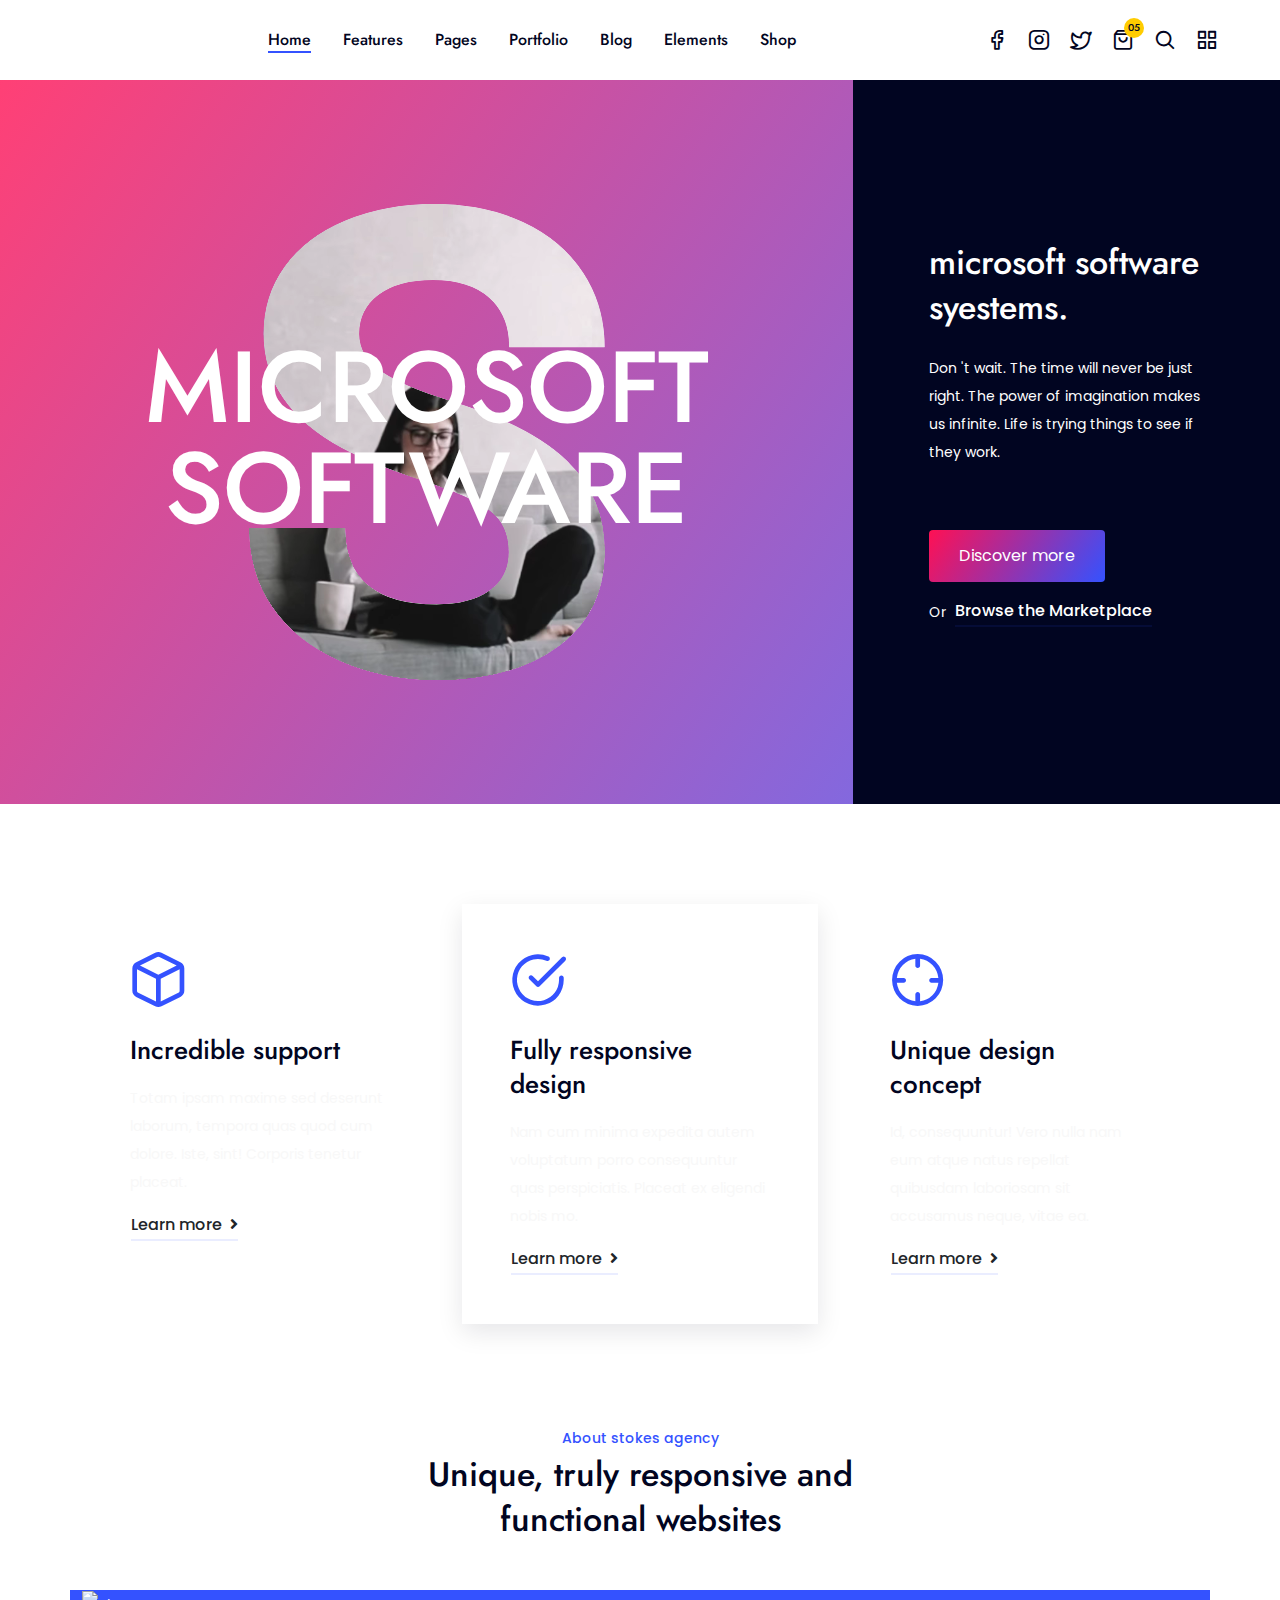
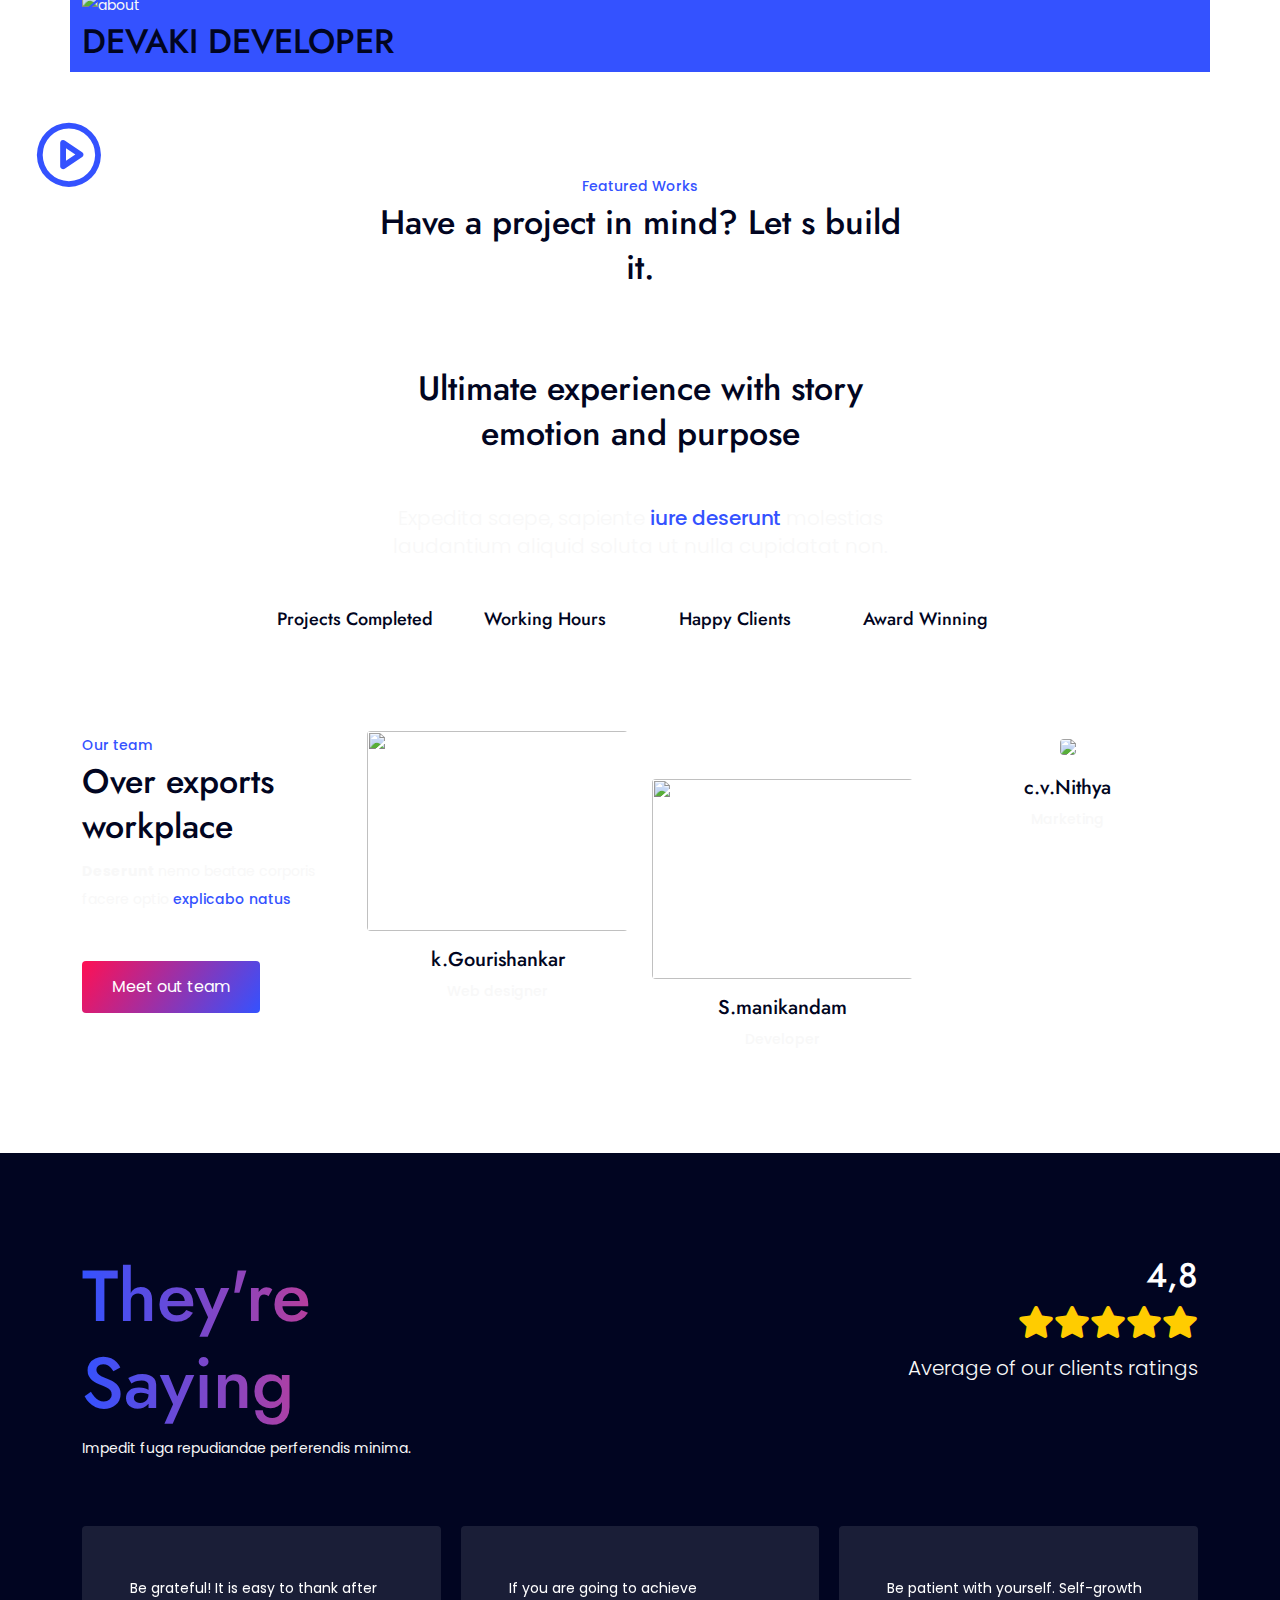
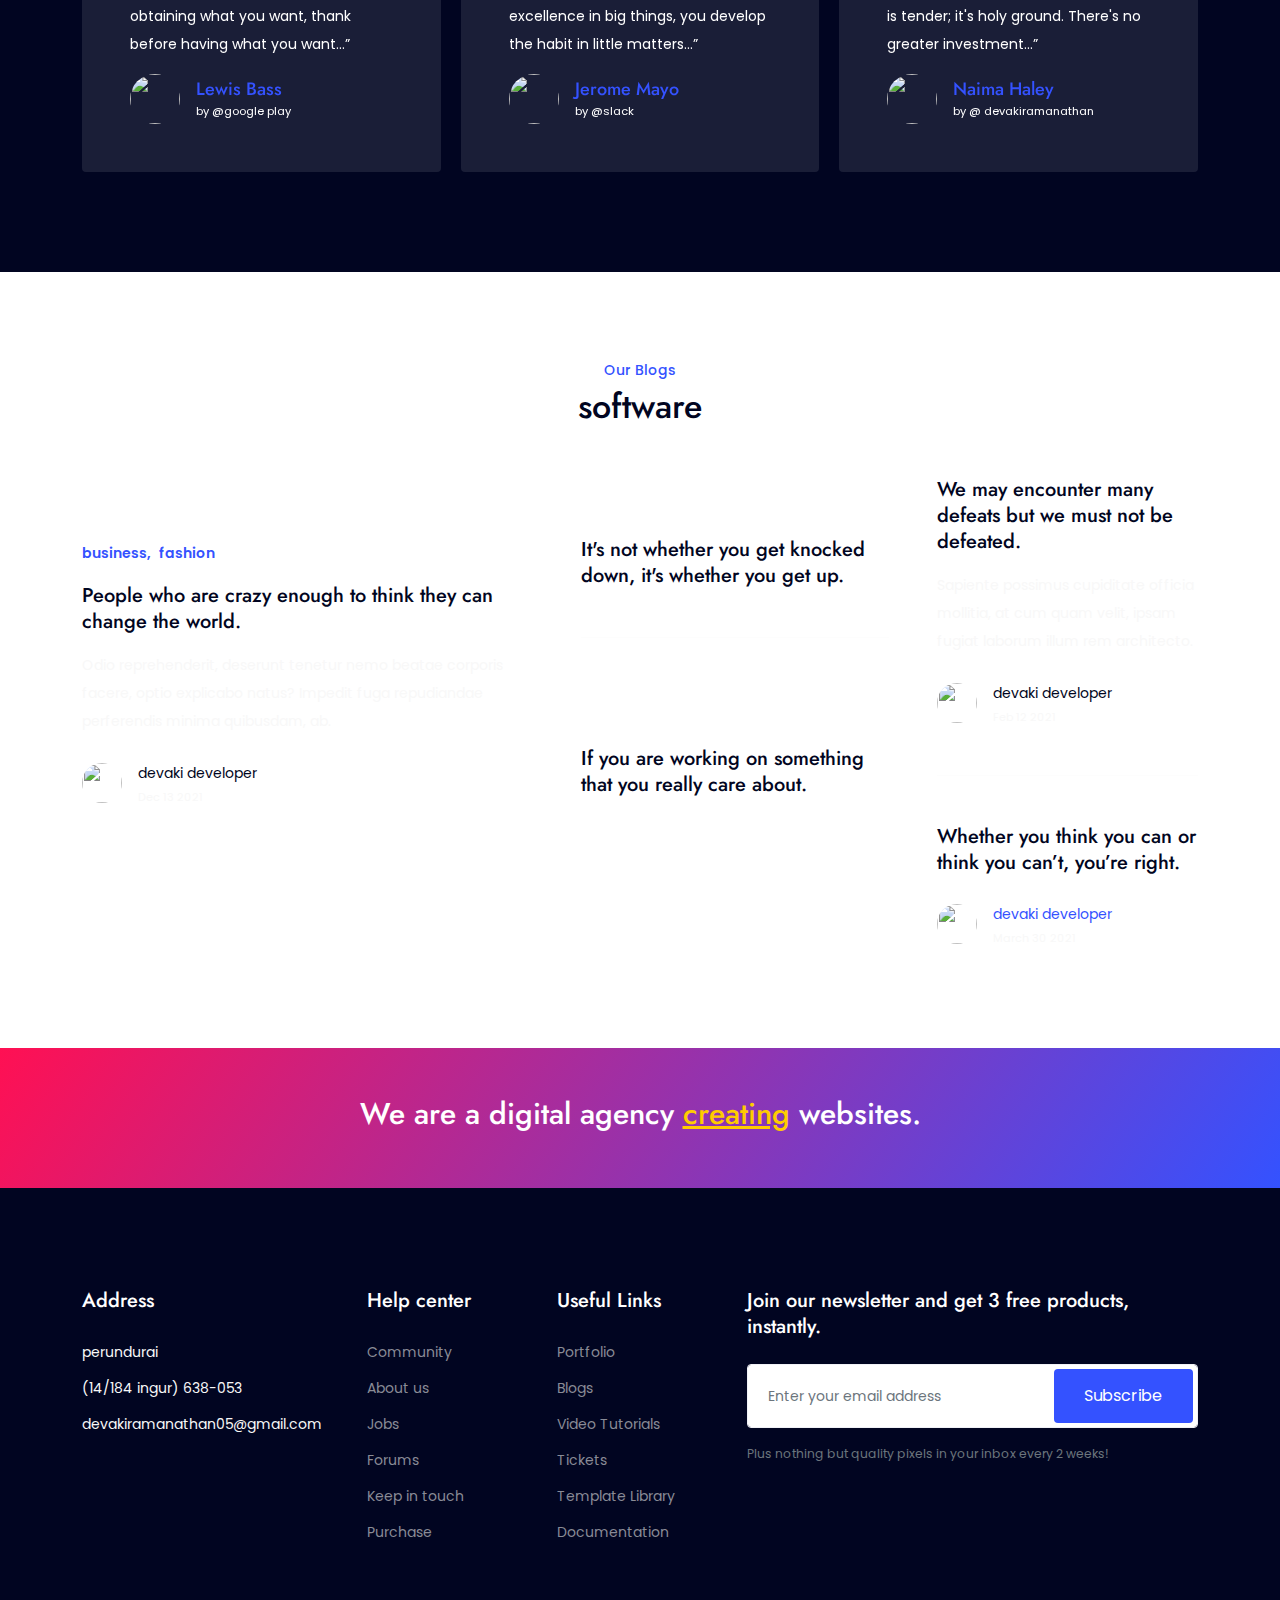
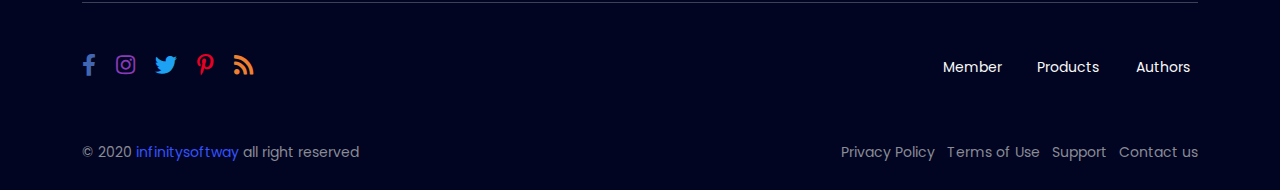
==== commit 314a8484: "Update index.html" ====
--- a/index.html
+++ b/index.html
@@ -748,7 +748,7 @@
 		<div class="row align-items-center bg-primary">
 			<div class="col-lg-6 mb-5 mb-lg-0">
 				<div class="positive-relative">
-					<img class="img-fluid" src="./images/team/devaki.png" alt="about" style>
+					<img class="img-fluid" src="images/team/devaki.png" alt="about" style>
 					<h2> DEVAKI   DEVELOPER</h2>
 					<a class="popup-youtube position-absolute ms-n6 ms-md-n5 mt-5" href="https://www.youtube.com/watch?v=WW_qTUrHjWc"><i class="feather icon-play-circle fa-5x"></i></a>
 				</div>
@@ -819,7 +819,7 @@
 							<!--===== Start of portfolio =====-->
 							<div class="portfolio-item-stack portfolio-item-stack-dark">
 								<div class="portfolio-image">
-									<img class="img-fluid rounded" src="images/team/xxx.png" alt="">
+									<img class="img-fluid rounded" src="./images/team/xxx.png" alt="">
 								</div>
 								<div class="portfolio-caption portfolio-caption-bottom">
 									<h3><a class="portfolio-title" href="portfolio-single.html">A day with Sunshine</a></h3>
@@ -1541,4 +1541,4 @@
 	End of Javascript ==========-->
  
 </body>
-</html>+</html>
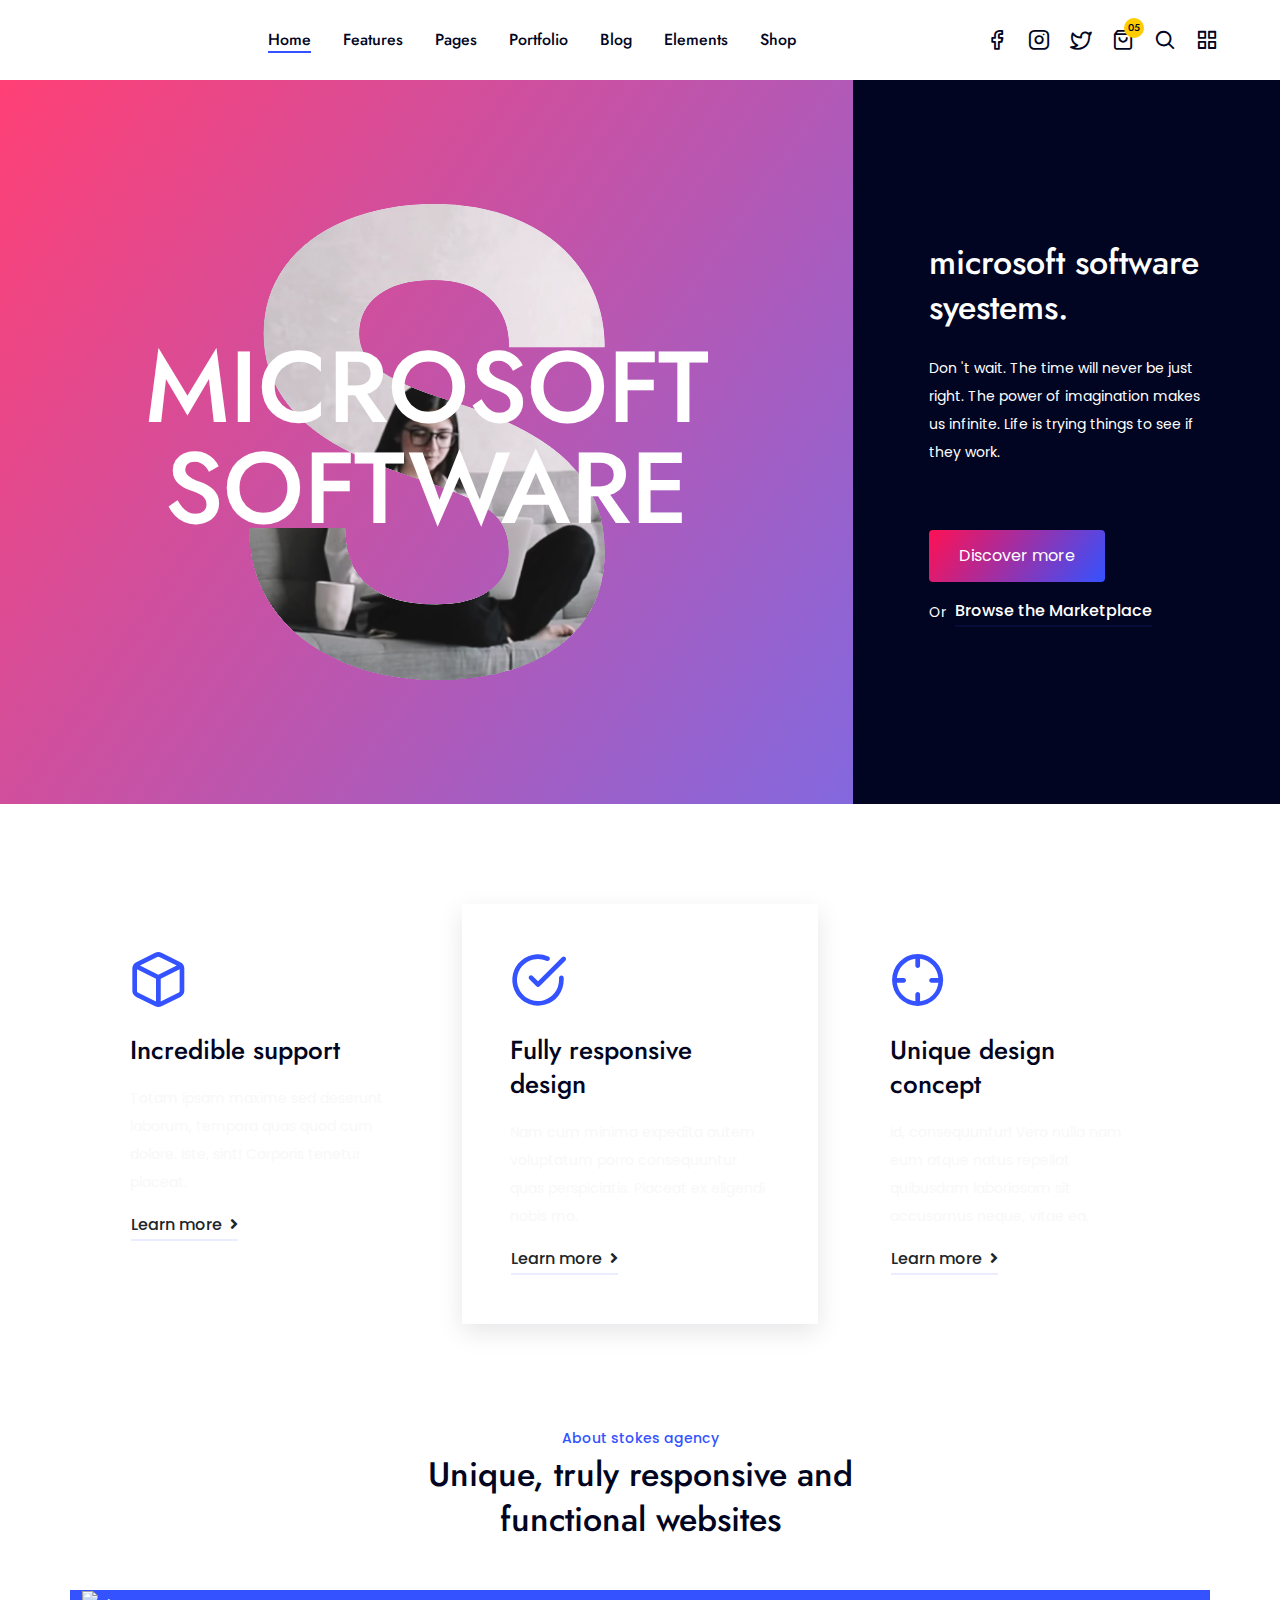
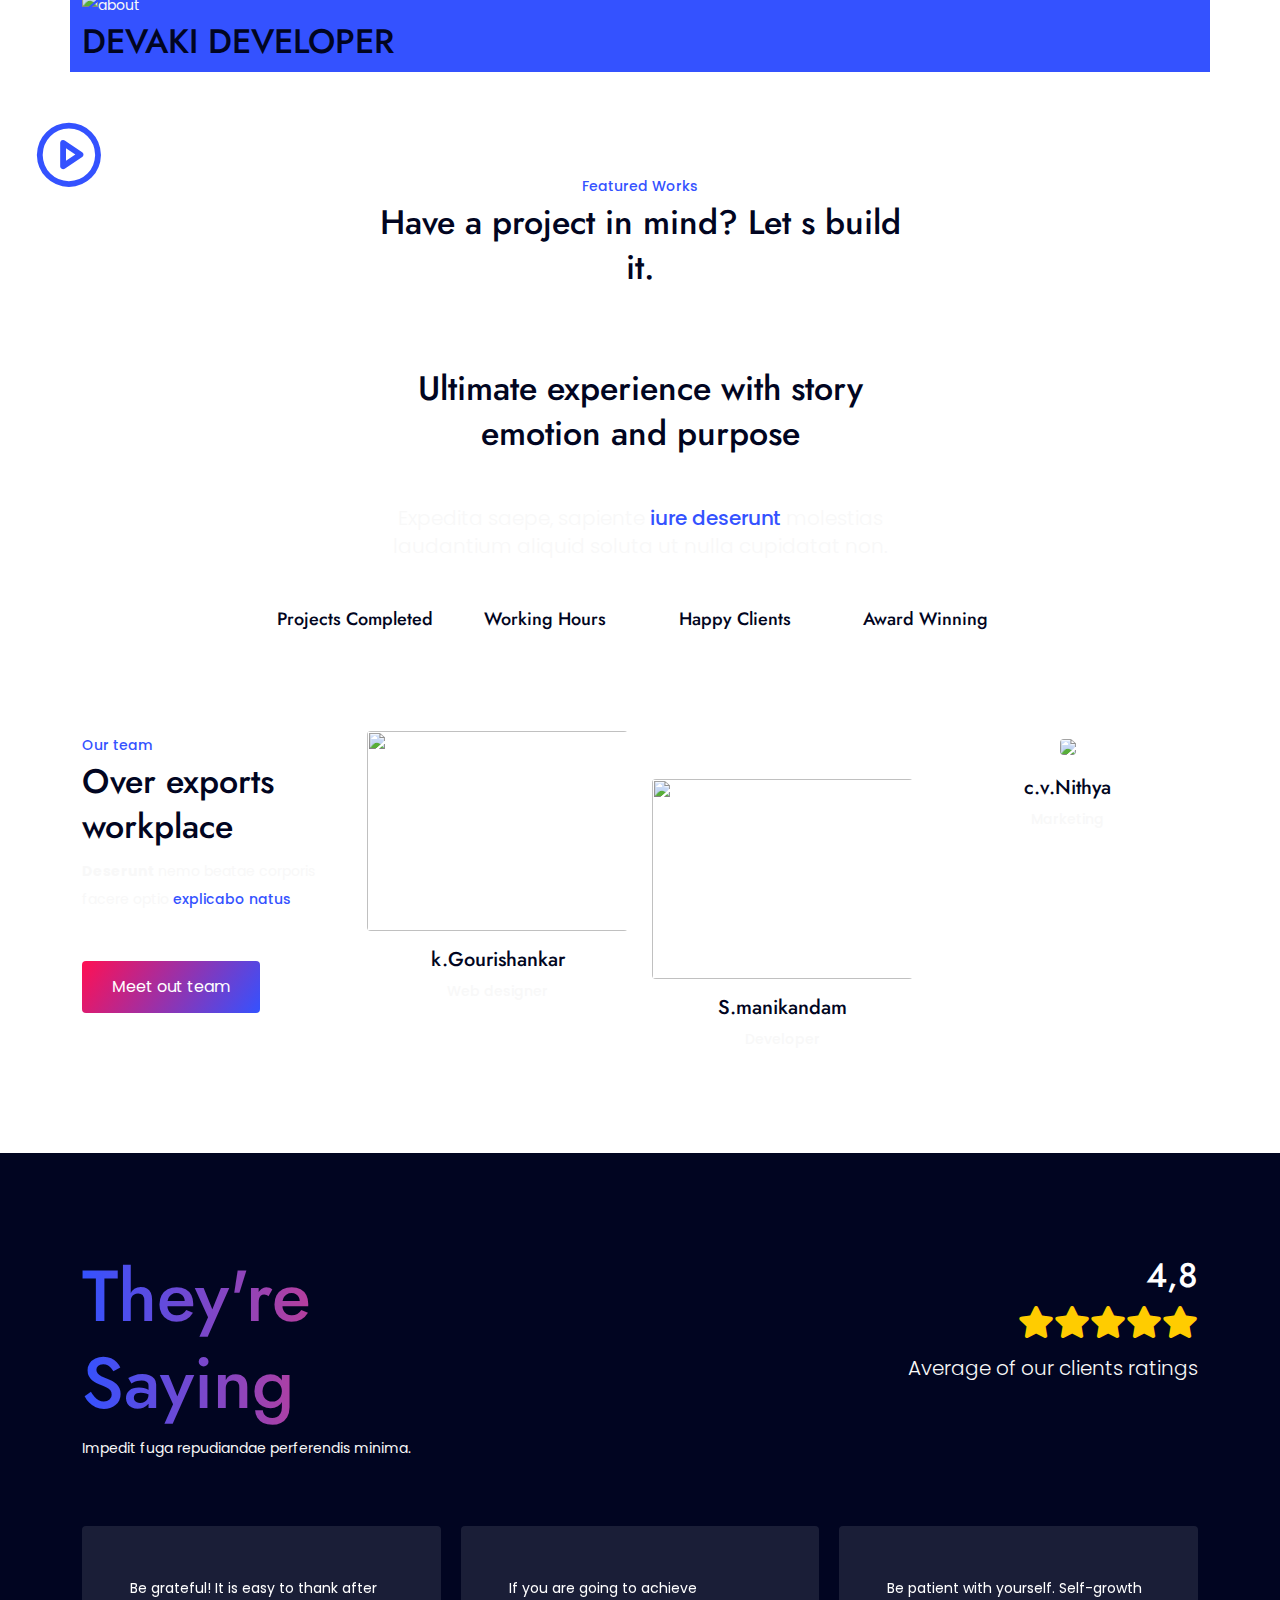
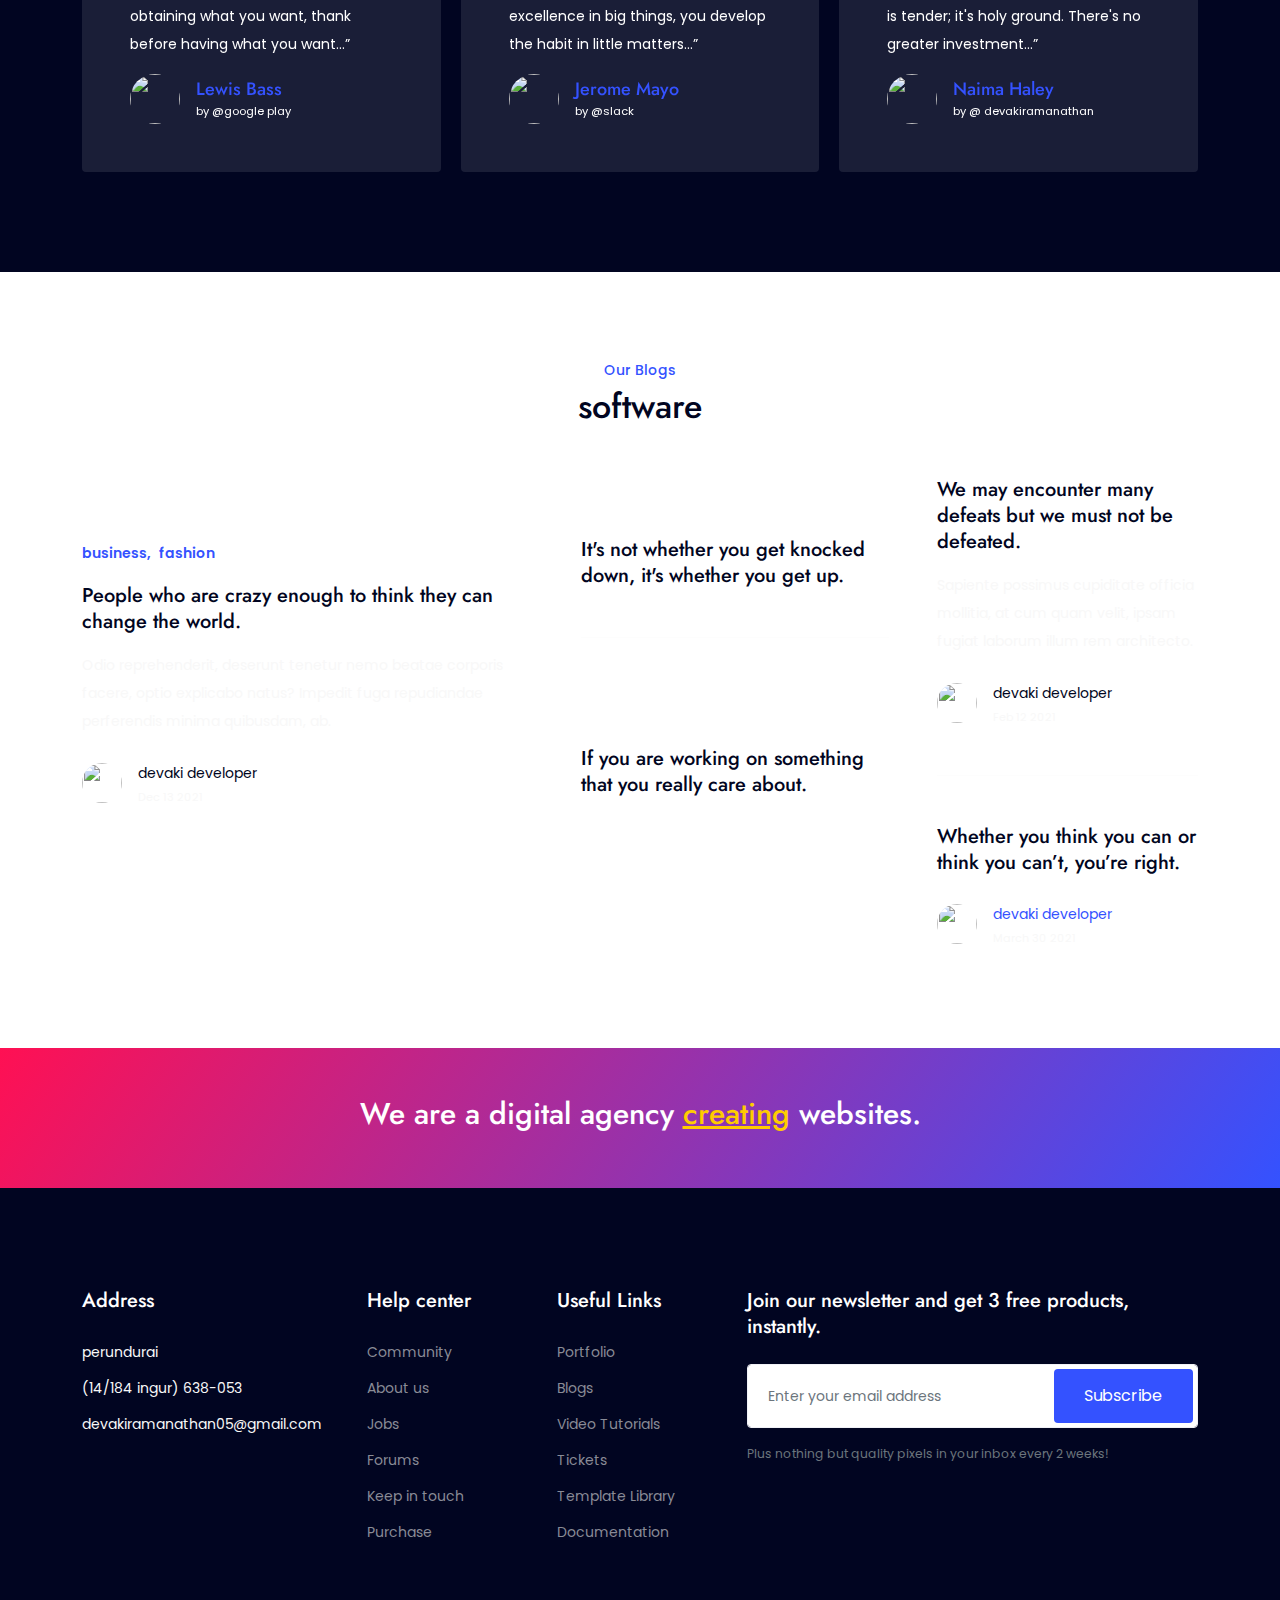
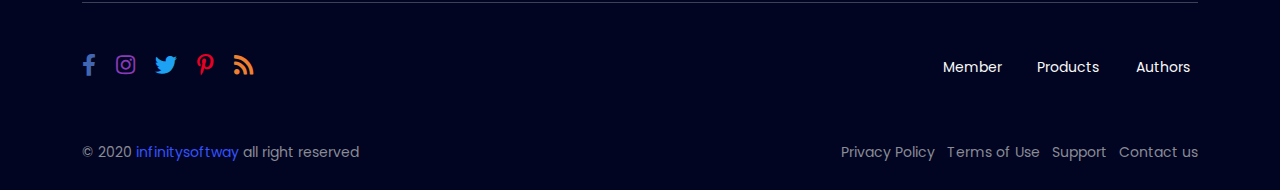
==== commit 673ccfe0: "Update index.html" ====
--- a/index.html
+++ b/index.html
@@ -783,7 +783,7 @@
 							<!--===== Start of portfolio =====-->
 							<div class="portfolio-item-stack portfolio-item-stack-light">
 								<div class="portfolio-image">
-									<img class="img-fluid rounded" src="images/team/ggg.png" alt="">
+									<img class="img-fluid rounded" src="./images/team/ggg.png" alt="">
 								</div>
 								<div class="portfolio-caption portfolio-caption-bottom">
 									<h3><a class="portfolio-title" href="portfolio-single.html">Brilliant brushes</a></h3>
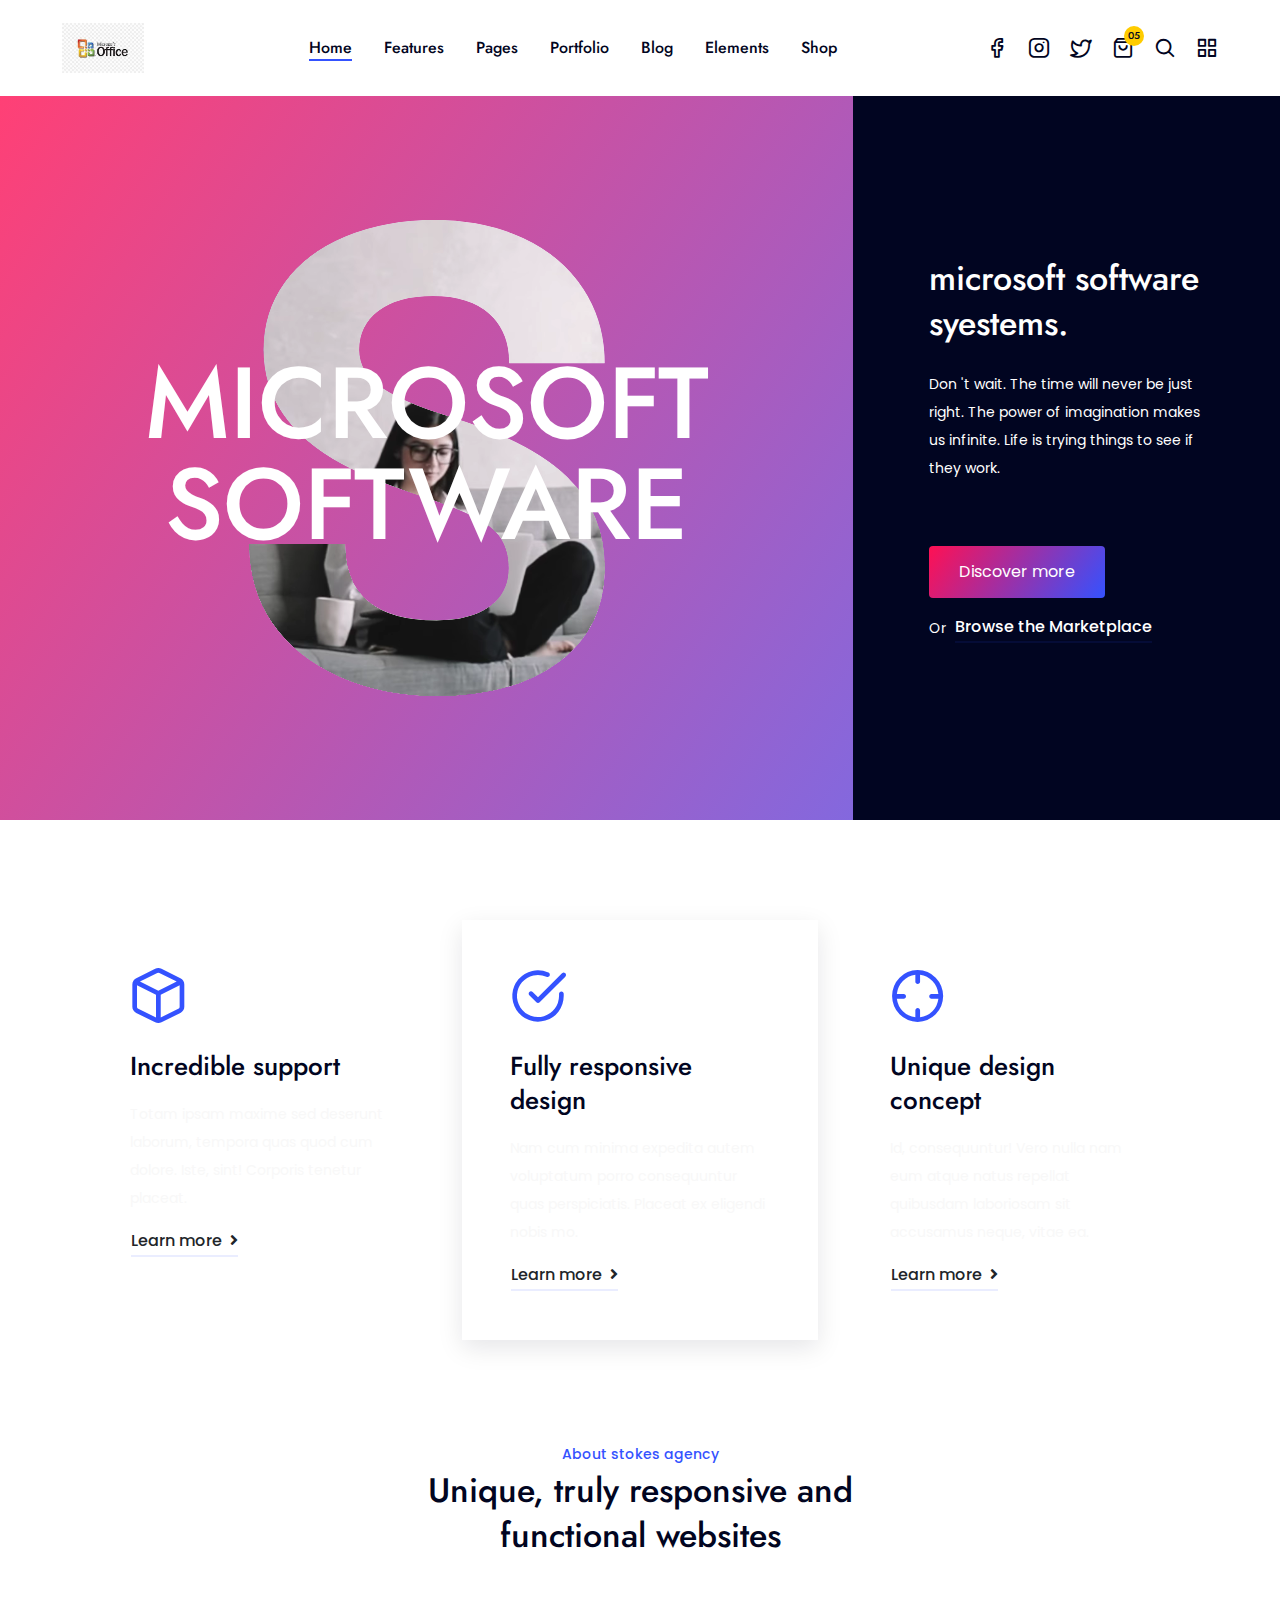
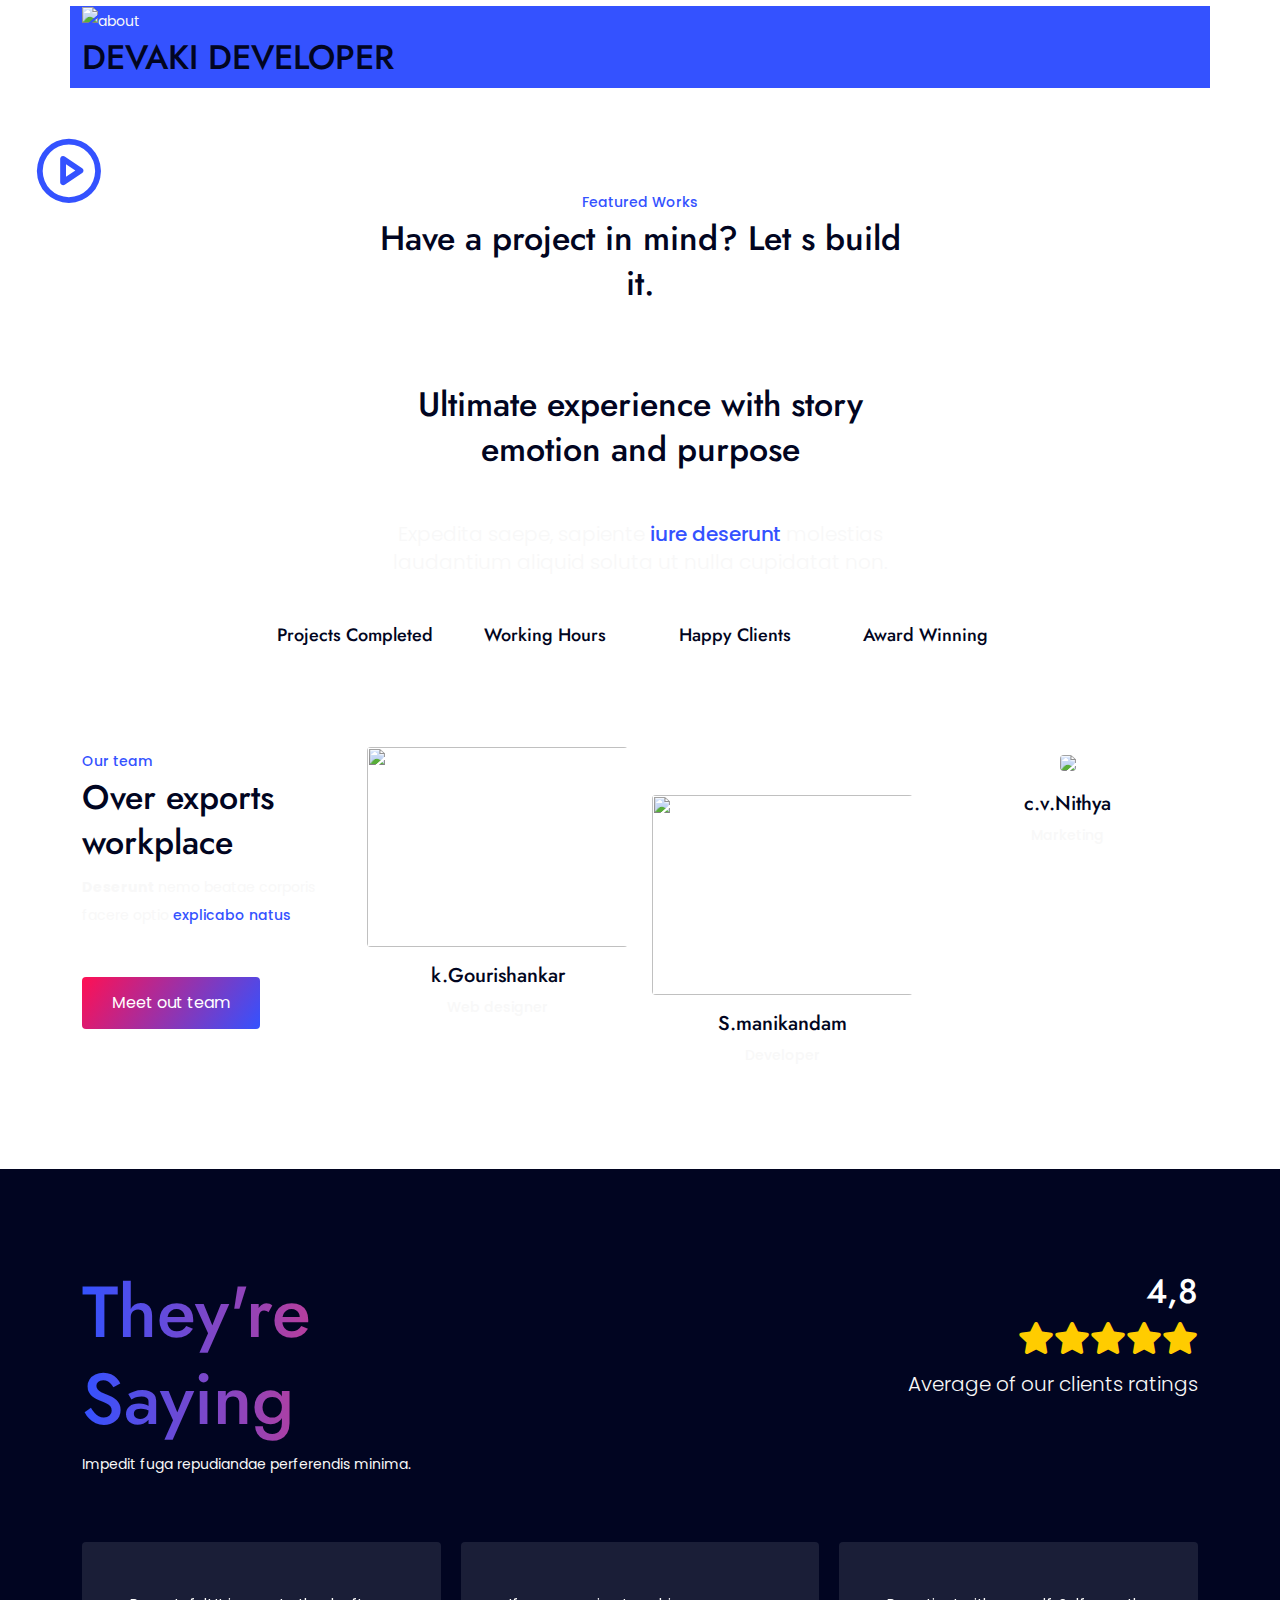
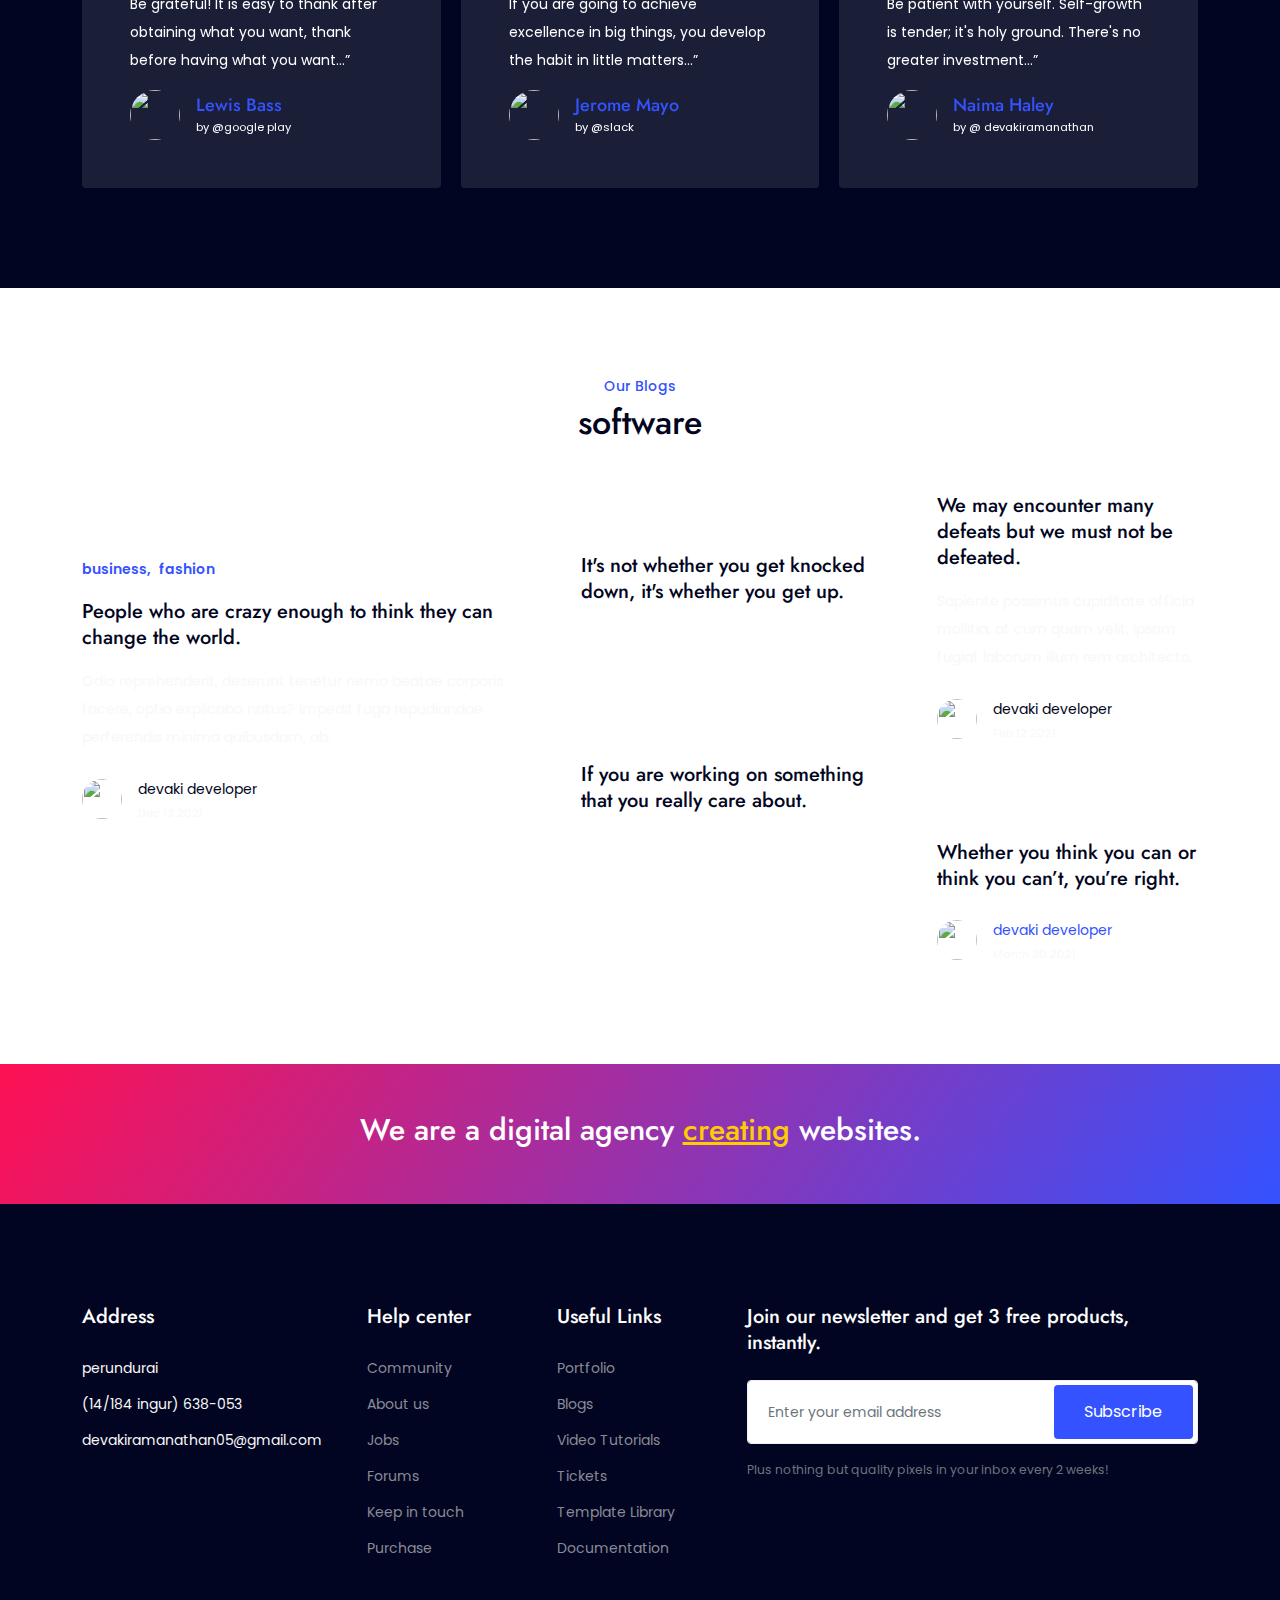
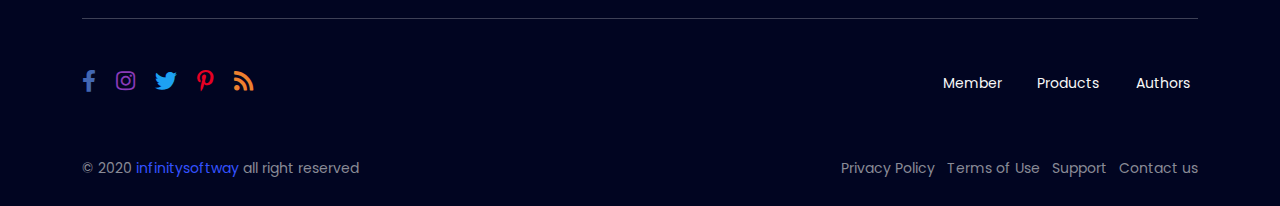
==== commit 4915bc40: "Update index.html" ====
--- a/index.html
+++ b/index.html
@@ -48,7 +48,7 @@
 		<div class="container-fluid">
 			
 			<!--===== Start of logo =====-->
-			<a class="navbar-brand" href="index.html"> <img class="logo" src="./images/background/singam.jpg" alt=""> </a>
+			<a class="navbar-brand" href="index.html"> <img class="logo" src="./background/singam.jpg" alt=""> </a>
 			<!--===== End of logo =====-->
 
 			<button class="navbar-toggler collapsed" type="button" data-bs-toggle="collapse" data-bs-target="#navbarCollapse" aria-controls="navbarCollapse" aria-expanded="false" aria-label="Toggle navigation">
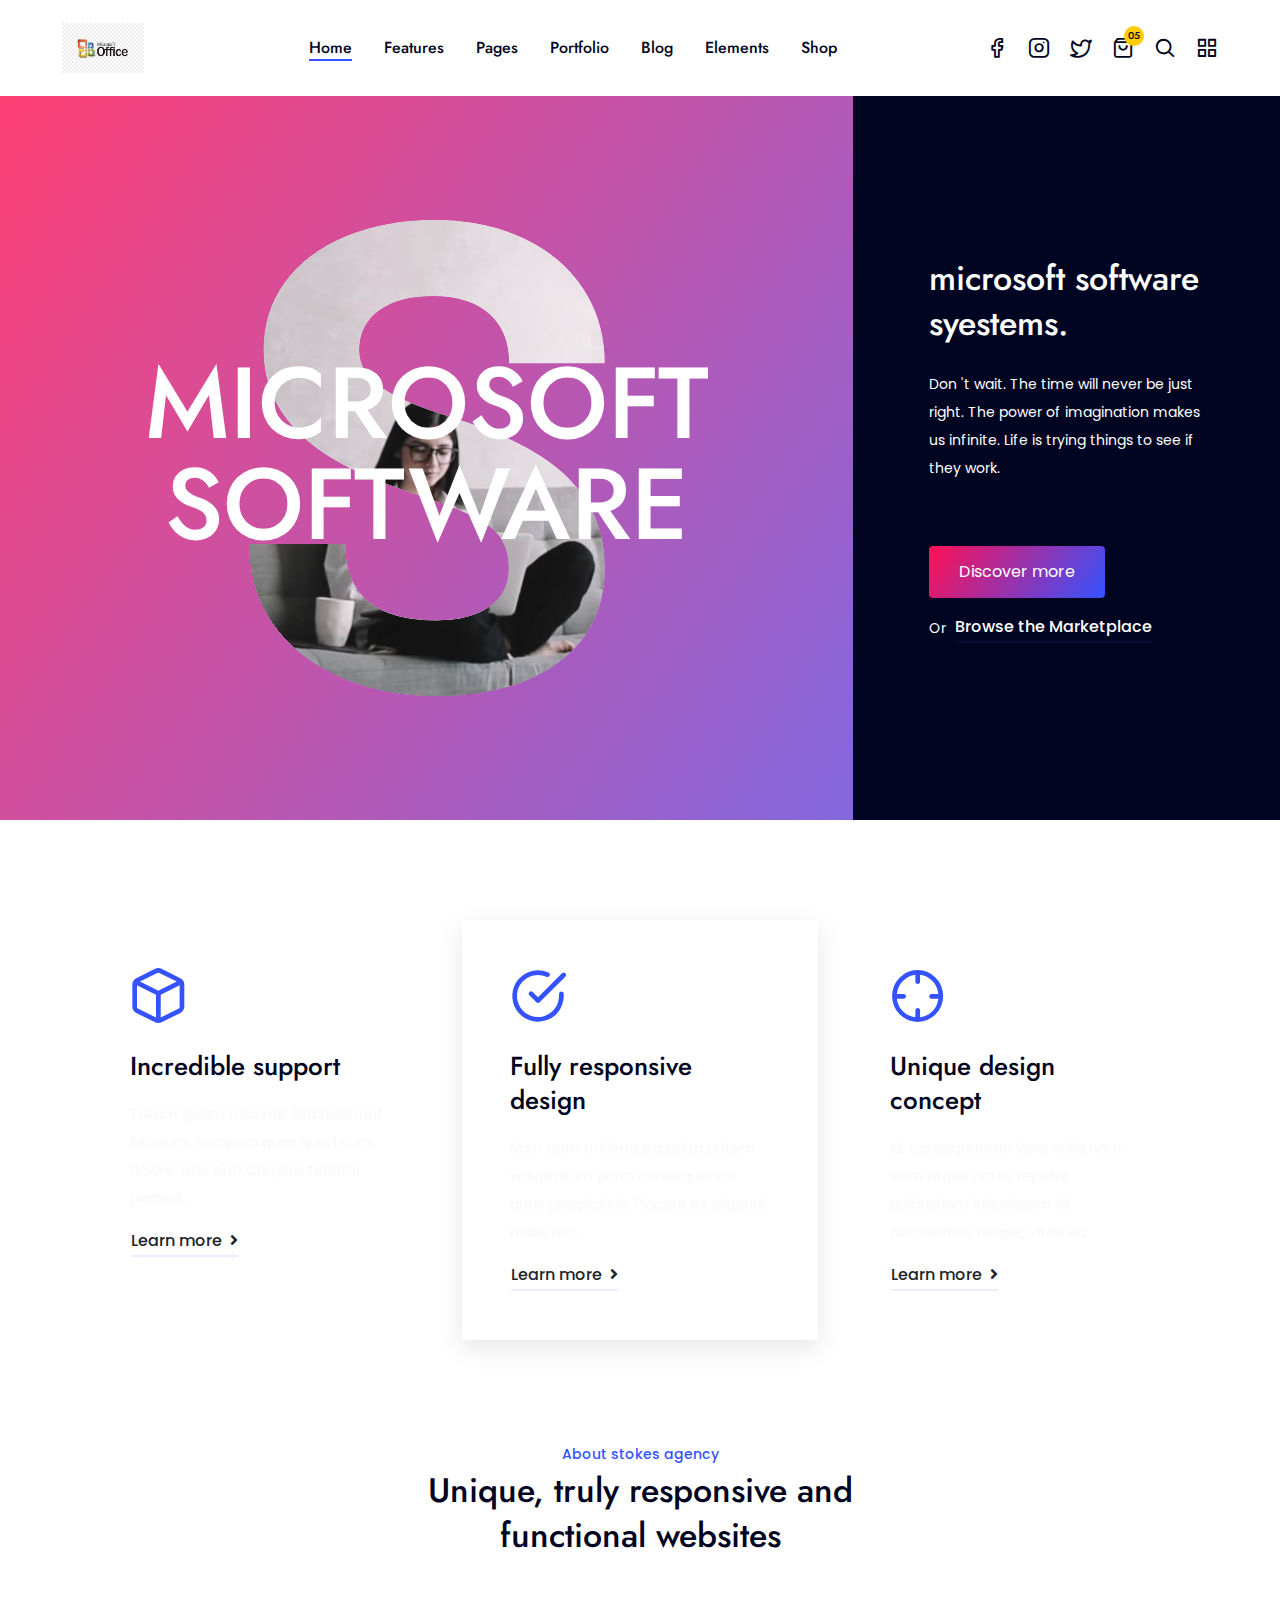
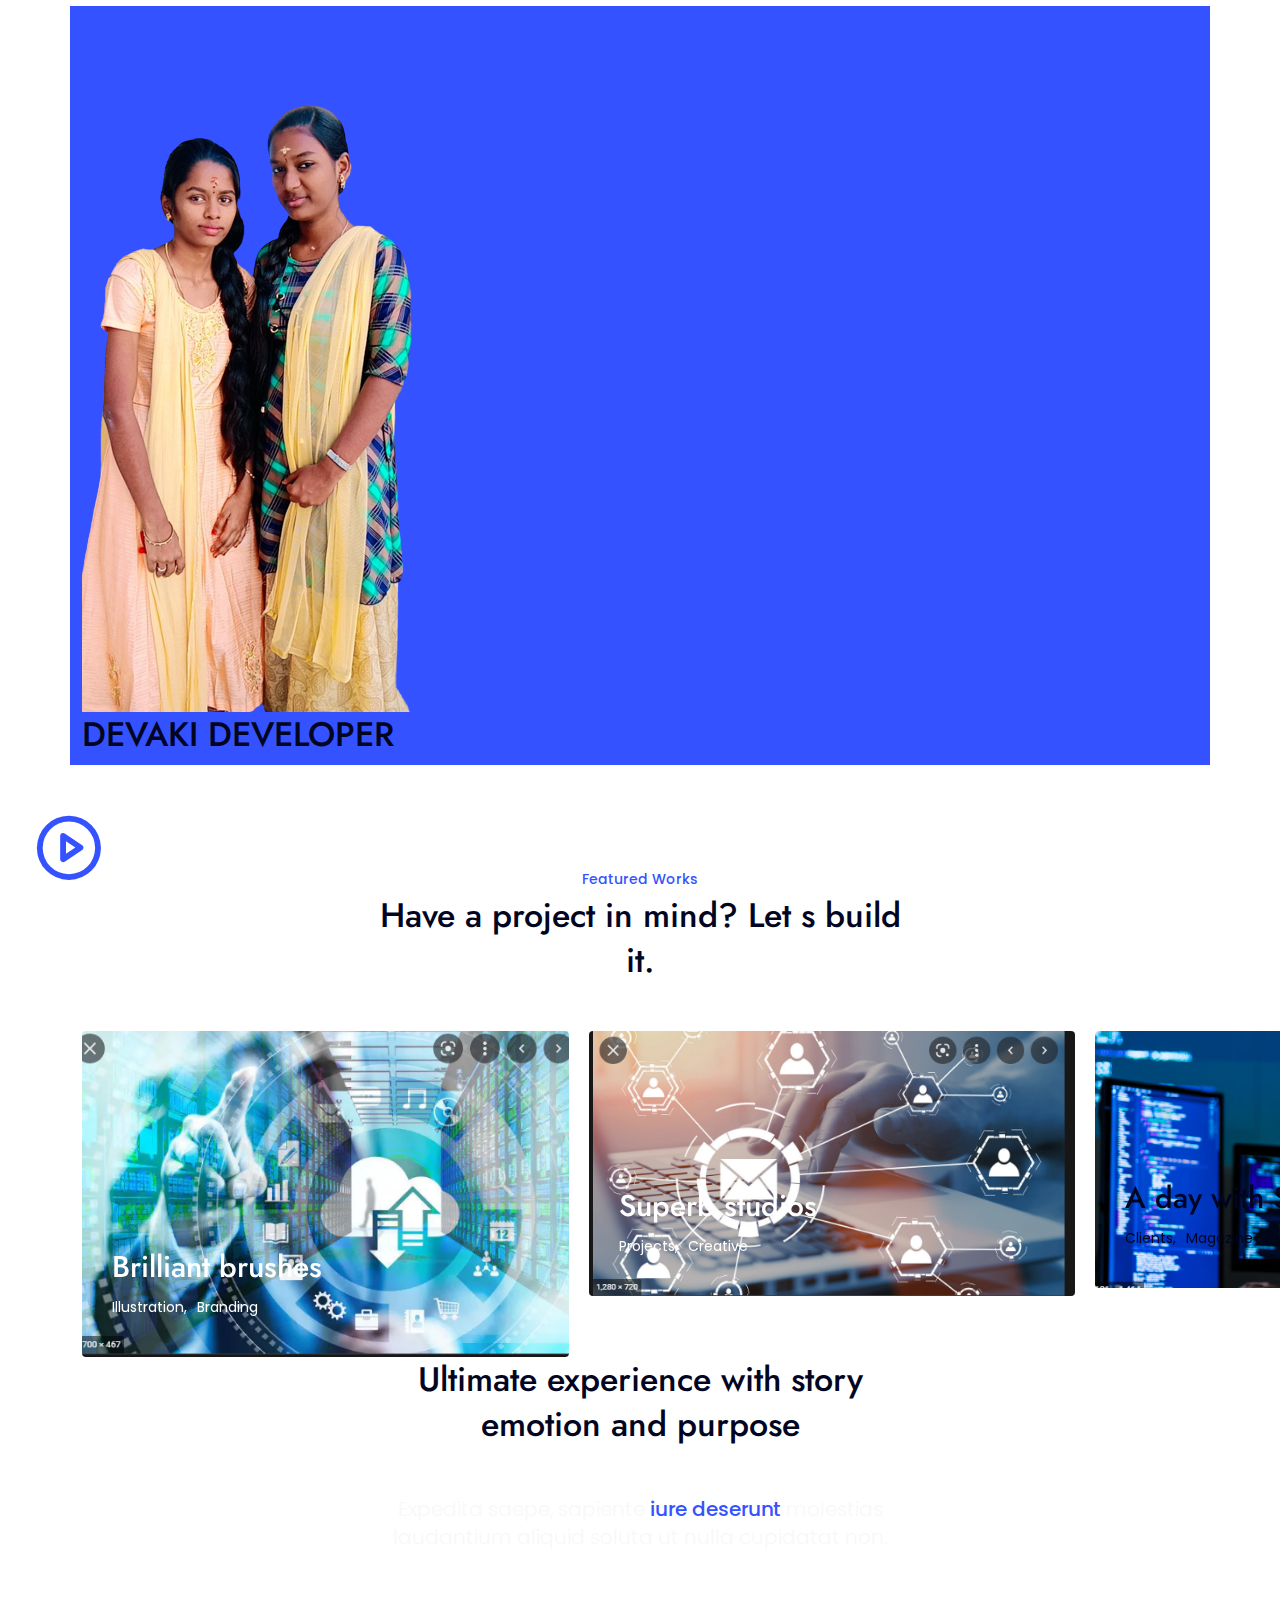
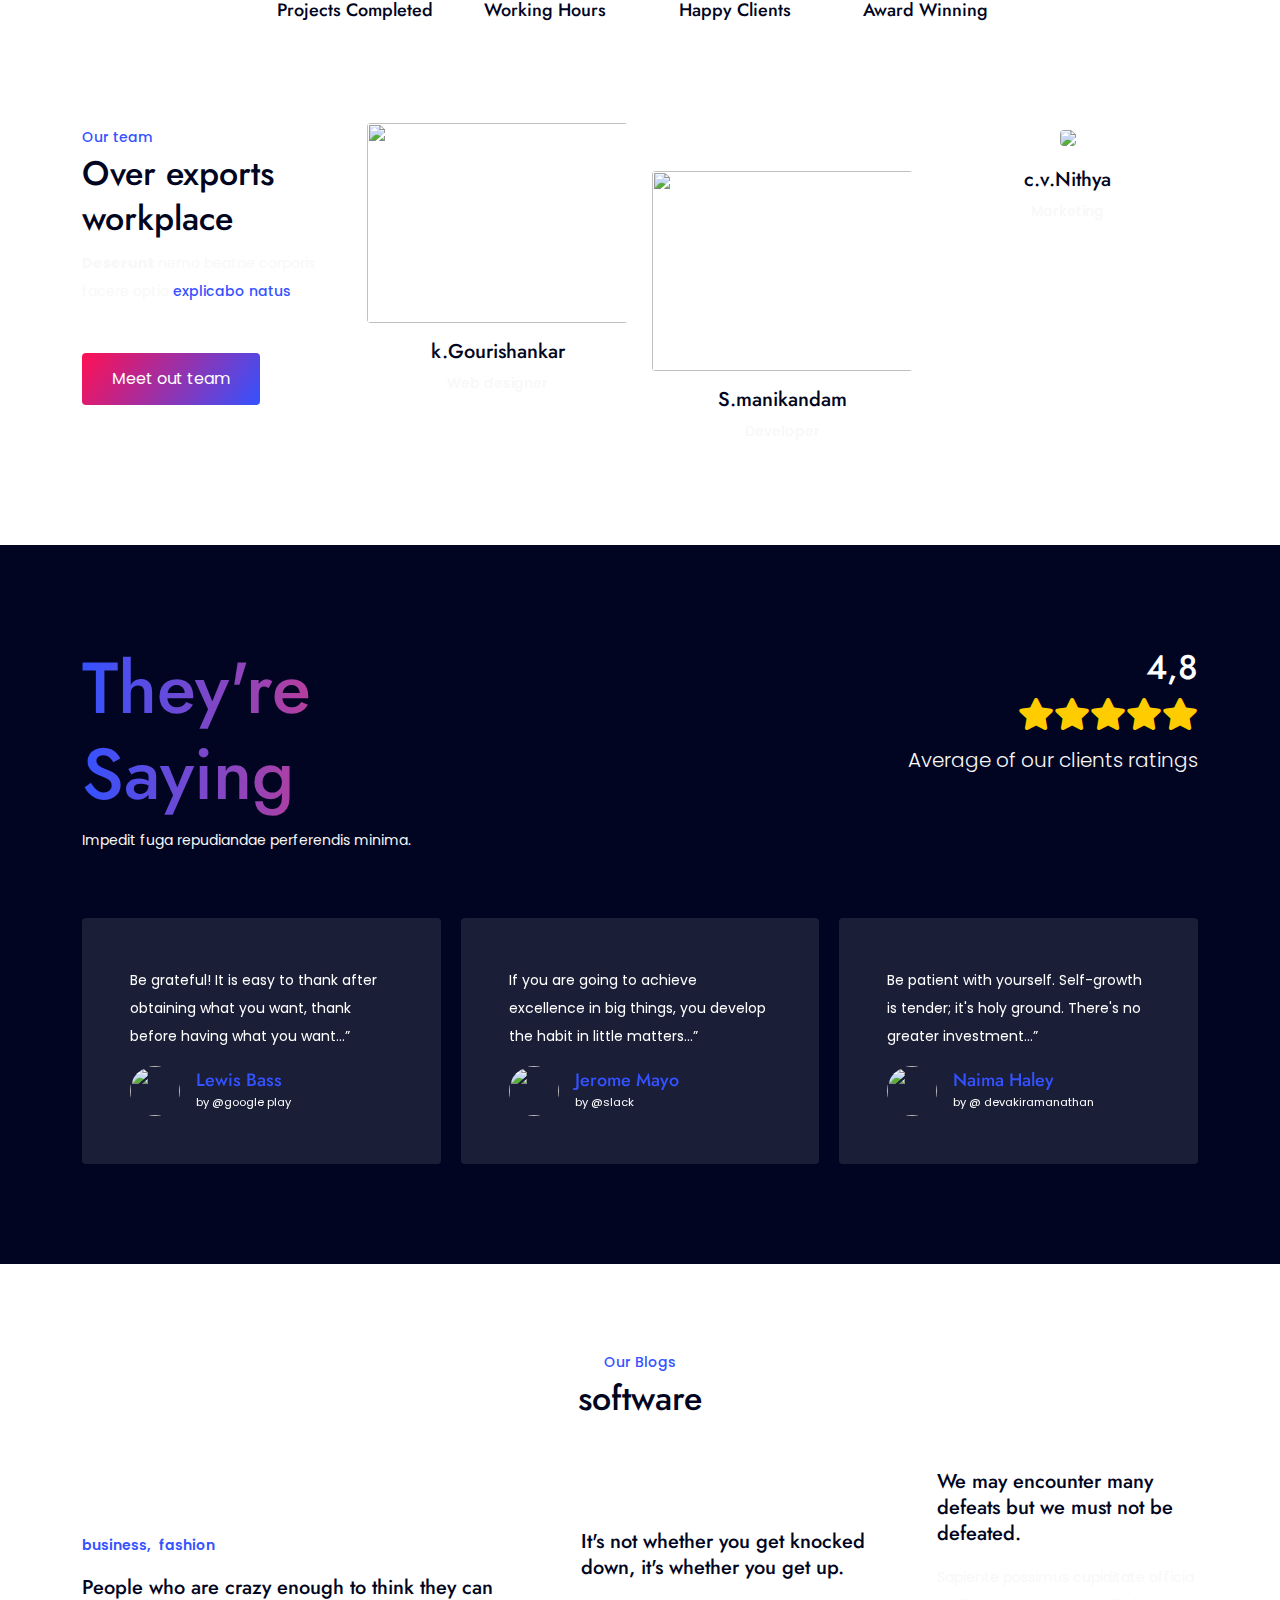
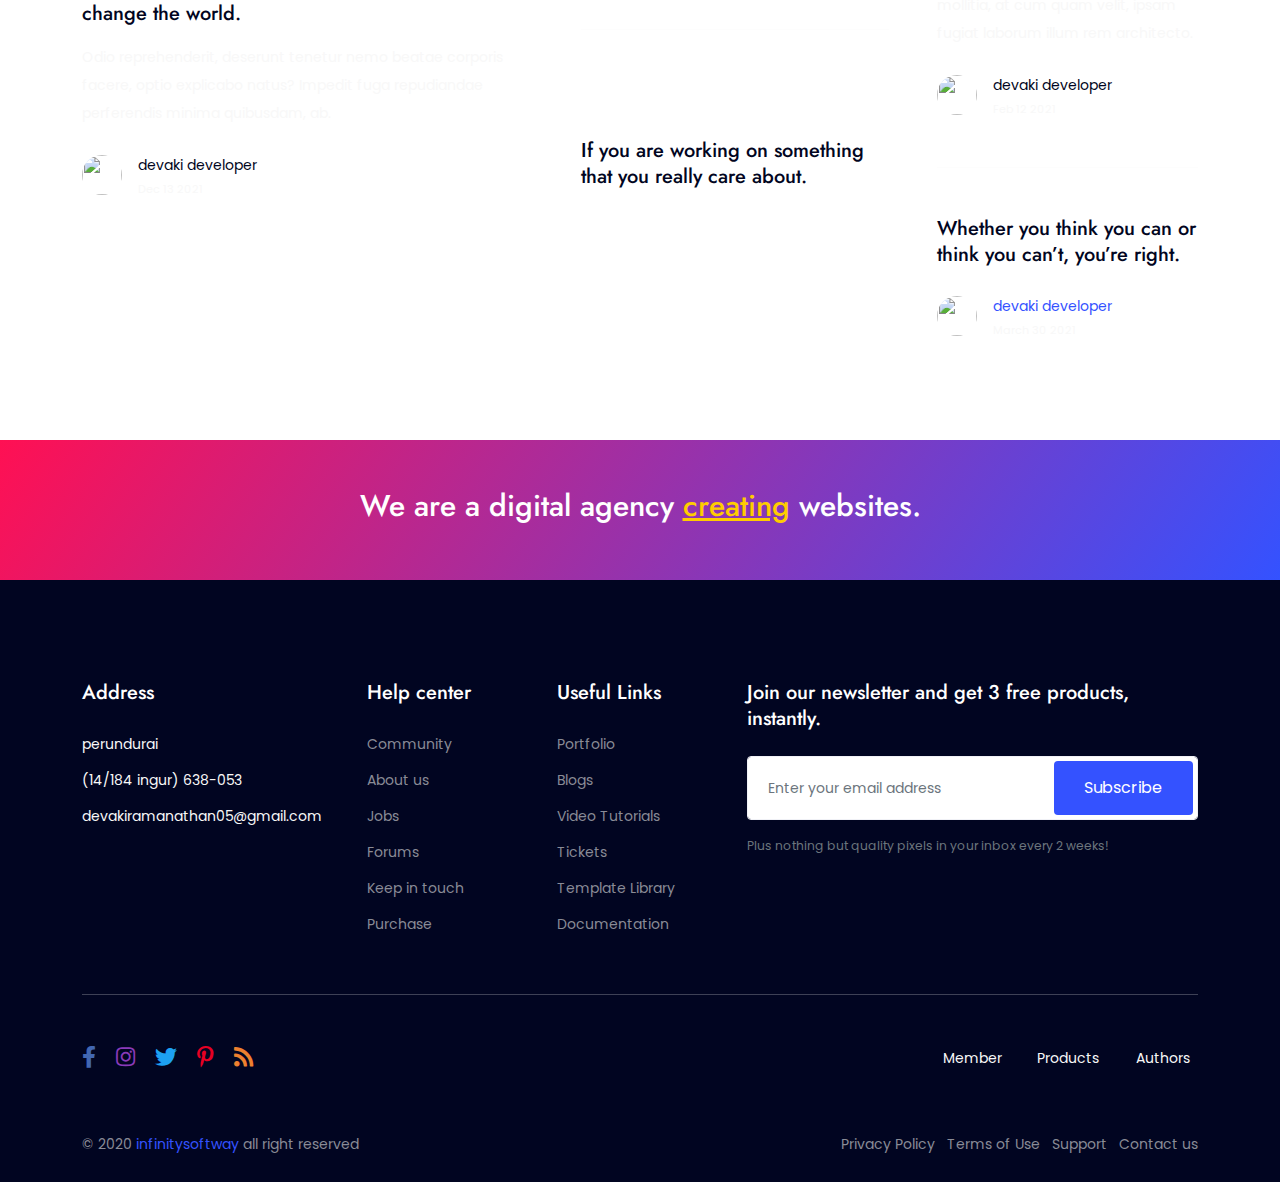
==== commit 589f40c0: "Update index.html" ====
--- a/index.html
+++ b/index.html
@@ -453,7 +453,7 @@
 								</ul>
 								<ul class="col-6-menu d-none d-lg-block">
 									<li>
-										<img class="img-fluid" src="images/shop/menu-banner-01.jpg" alt="">
+										<img class="img-fluid" src="./shop/menu-banner-01.jpg" alt="">
 									</li>
 								</ul>
 							</li>
@@ -526,7 +526,7 @@
 			<h4 class="text-white text-center mb-5">Shopping cart</h4>
 			<div class="cart-list-item">
 				<div class="cart-product">
-					<img class="img-fluid rounded" src="./images/team/MICROSOFT-1.png" alt="">
+					<img class="img-fluid rounded" src="./team/MICROSOFT-1.png" alt="">
 				</div>
 				<div class="cart-info">
 					<h6 class="text-white mb-1"> <a href="#"> MICROSOFT </a></h6>
@@ -536,7 +536,7 @@
 			<hr class="my-4">
 			<div class="cart-list-item">
 				<div class="cart-product">
-					<img class="img-fluid rounded" src="./images/team/MICROSOFT-2.png" alt="">
+					<img class="img-fluid rounded" src="./team/MICROSOFT-2.png" alt="">
 				</div>
 				<div class="cart-info">
 					<h6 class="text-white mb-1"> <a href="#"> PROJECT PROFESSIOND 2021 </a></h6>
@@ -546,7 +546,7 @@
 			<hr class="my-4">
 			<div class="cart-list-item">
 				<div class="cart-product">
-					<img class="img-fluid rounded" src="./images/team/MICROSOFT-3.png" alt="">
+					<img class="img-fluid rounded" src="./team/MICROSOFT-3.png" alt="">
 				</div>
 				<div class="cart-info">
 					<h6 class="text-white mb-1"> <a href="#"> PROJECT PROFOSSIOND 2022 </a></h6>
@@ -585,32 +585,32 @@
 					<div class="grid portfolio-column-3 grid-spacing-05">
 						<div class="grid-item">
 							<div class="portfolio-item-image">
-								<img class="img-fluid rounded" src="./images/team/img2.png" alt="">
+								<img class="img-fluid rounded" src="./team/img2.png" alt="">
 							</div>
 						</div>
 						<div class="grid-item">
 							<div class="portfolio-item-image">
-								<img class="img-fluid rounded" src="./images/team/B.png" alt="">
+								<img class="img-fluid rounded" src="./team/B.png" alt="">
 							</div>
 						</div>
 						<div class="grid-item">
 							<div class="portfolio-item-image">
-								<img class="img-fluid rounded" src="./images/team/A.png" alt="">
+								<img class="img-fluid rounded" src="./team/A.png" alt="">
 							</div>
 						</div>
 						<div class="grid-item">
 							<div class="portfolio-item-image">
-								<img class="img-fluid rounded" src="./images/team/C.png" alt="">
+								<img class="img-fluid rounded" src="./team/C.png" alt="">
 							</div>
 						</div>
 						<div class="grid-item">
 							<div class="portfolio-item-image">
-								<img class="img-fluid rounded" src="./images/team/D.png" alt="">
+								<img class="img-fluid rounded" src="./team/D.png" alt="">
 							</div>
 						</div>
 						<div class="grid-item">
 							<div class="portfolio-item-image">
-								<img class="img-fluid rounded" src="./images/team/E.png" alt="">
+								<img class="img-fluid rounded" src="./team/E.png" alt="">
 							</div>
 						</div>
 					</div>
@@ -748,7 +748,7 @@
 		<div class="row align-items-center bg-primary">
 			<div class="col-lg-6 mb-5 mb-lg-0">
 				<div class="positive-relative">
-					<img class="img-fluid" src="images/team/devaki.png" alt="about" style>
+					<img class="img-fluid" src="./team/devaki.png" alt="about" style>
 					<h2> DEVAKI   DEVELOPER</h2>
 					<a class="popup-youtube position-absolute ms-n6 ms-md-n5 mt-5" href="https://www.youtube.com/watch?v=WW_qTUrHjWc"><i class="feather icon-play-circle fa-5x"></i></a>
 				</div>
@@ -783,7 +783,7 @@
 							<!--===== Start of portfolio =====-->
 							<div class="portfolio-item-stack portfolio-item-stack-light">
 								<div class="portfolio-image">
-									<img class="img-fluid rounded" src="./images/team/ggg.png" alt="">
+									<img class="img-fluid rounded" src="./team/ggg.png" alt="">
 								</div>
 								<div class="portfolio-caption portfolio-caption-bottom">
 									<h3><a class="portfolio-title" href="portfolio-single.html">Brilliant brushes</a></h3>
@@ -801,7 +801,7 @@
 							<!--===== Start of portfolio =====-->
 							<div class="portfolio-item-stack portfolio-item-stack-light">
 								<div class="portfolio-image">
-									<img class="img-fluid rounded" src="images/team/bbb.png" alt="">
+									<img class="img-fluid rounded" src="./team/bbb.png" alt="">
 								</div>
 								<div class="portfolio-caption portfolio-caption-bottom">
 									<h3><a class="portfolio-title" href="portfolio-single.html">Superb studios</a></h3>
@@ -819,7 +819,7 @@
 							<!--===== Start of portfolio =====-->
 							<div class="portfolio-item-stack portfolio-item-stack-dark">
 								<div class="portfolio-image">
-									<img class="img-fluid rounded" src="./images/team/xxx.png" alt="">
+									<img class="img-fluid rounded" src="./team/xxx.png" alt="">
 								</div>
 								<div class="portfolio-caption portfolio-caption-bottom">
 									<h3><a class="portfolio-title" href="portfolio-single.html">A day with Sunshine</a></h3>
@@ -837,10 +837,10 @@
 							<!--===== Start of portfolio =====-->
 							<div class="portfolio-item-stack portfolio-item-stack-dark">
 								<div class="portfolio-image">
-									<img class="img-fluid rounded" src="images/team/ccc.png" alt="">
+									<img class="img-fluid rounded" src="./team/ccc.png" alt="">
 								</div>
 								<div class="portfolio-caption portfolio-caption-bottom">
-									<h3><a class="portfolio-title" href="images/team/bbb.png">Business work</a></h3>
+									<h3><a class="portfolio-title" href="./team/bbb.png">Business work</a></h3>
 									<ul class="portfolio-category list-unstyled">
 										<li><a href="#">Design,</a></li>
 										<li><a href="#">Graphic</a></li>
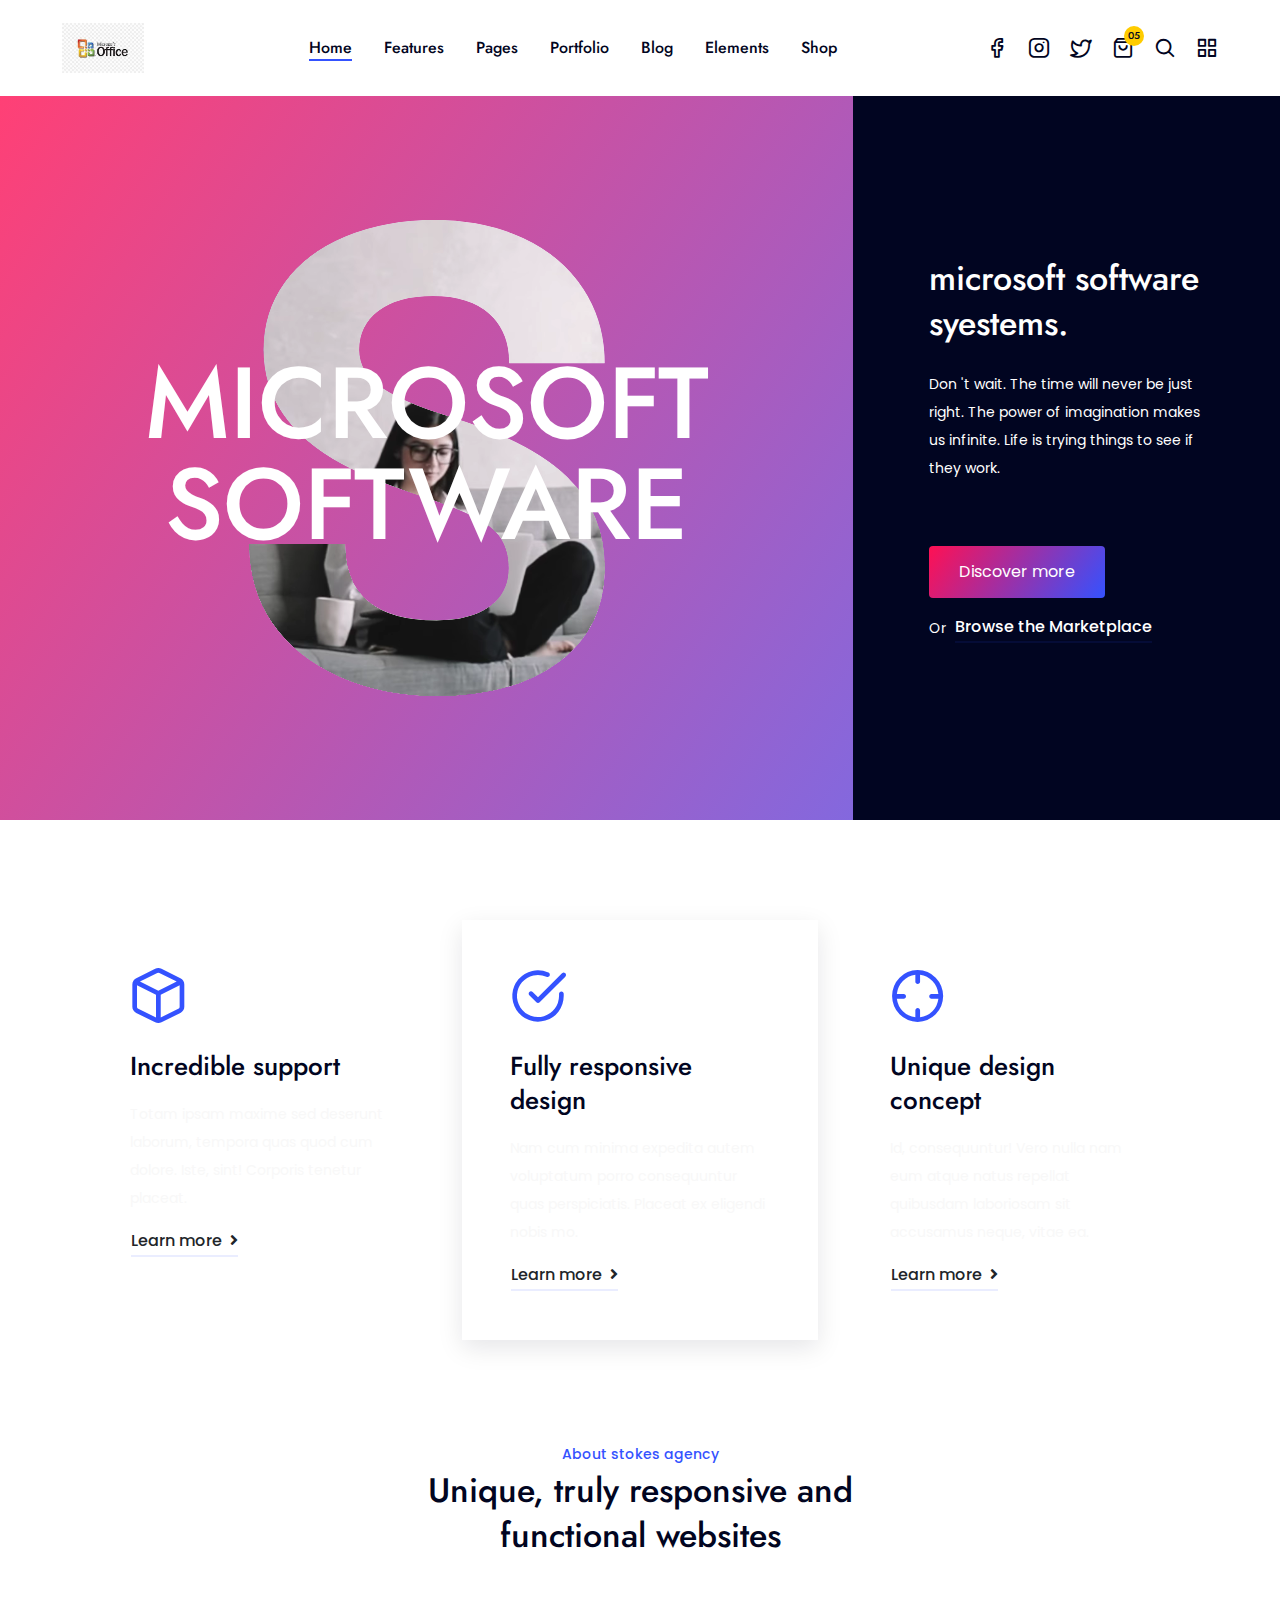
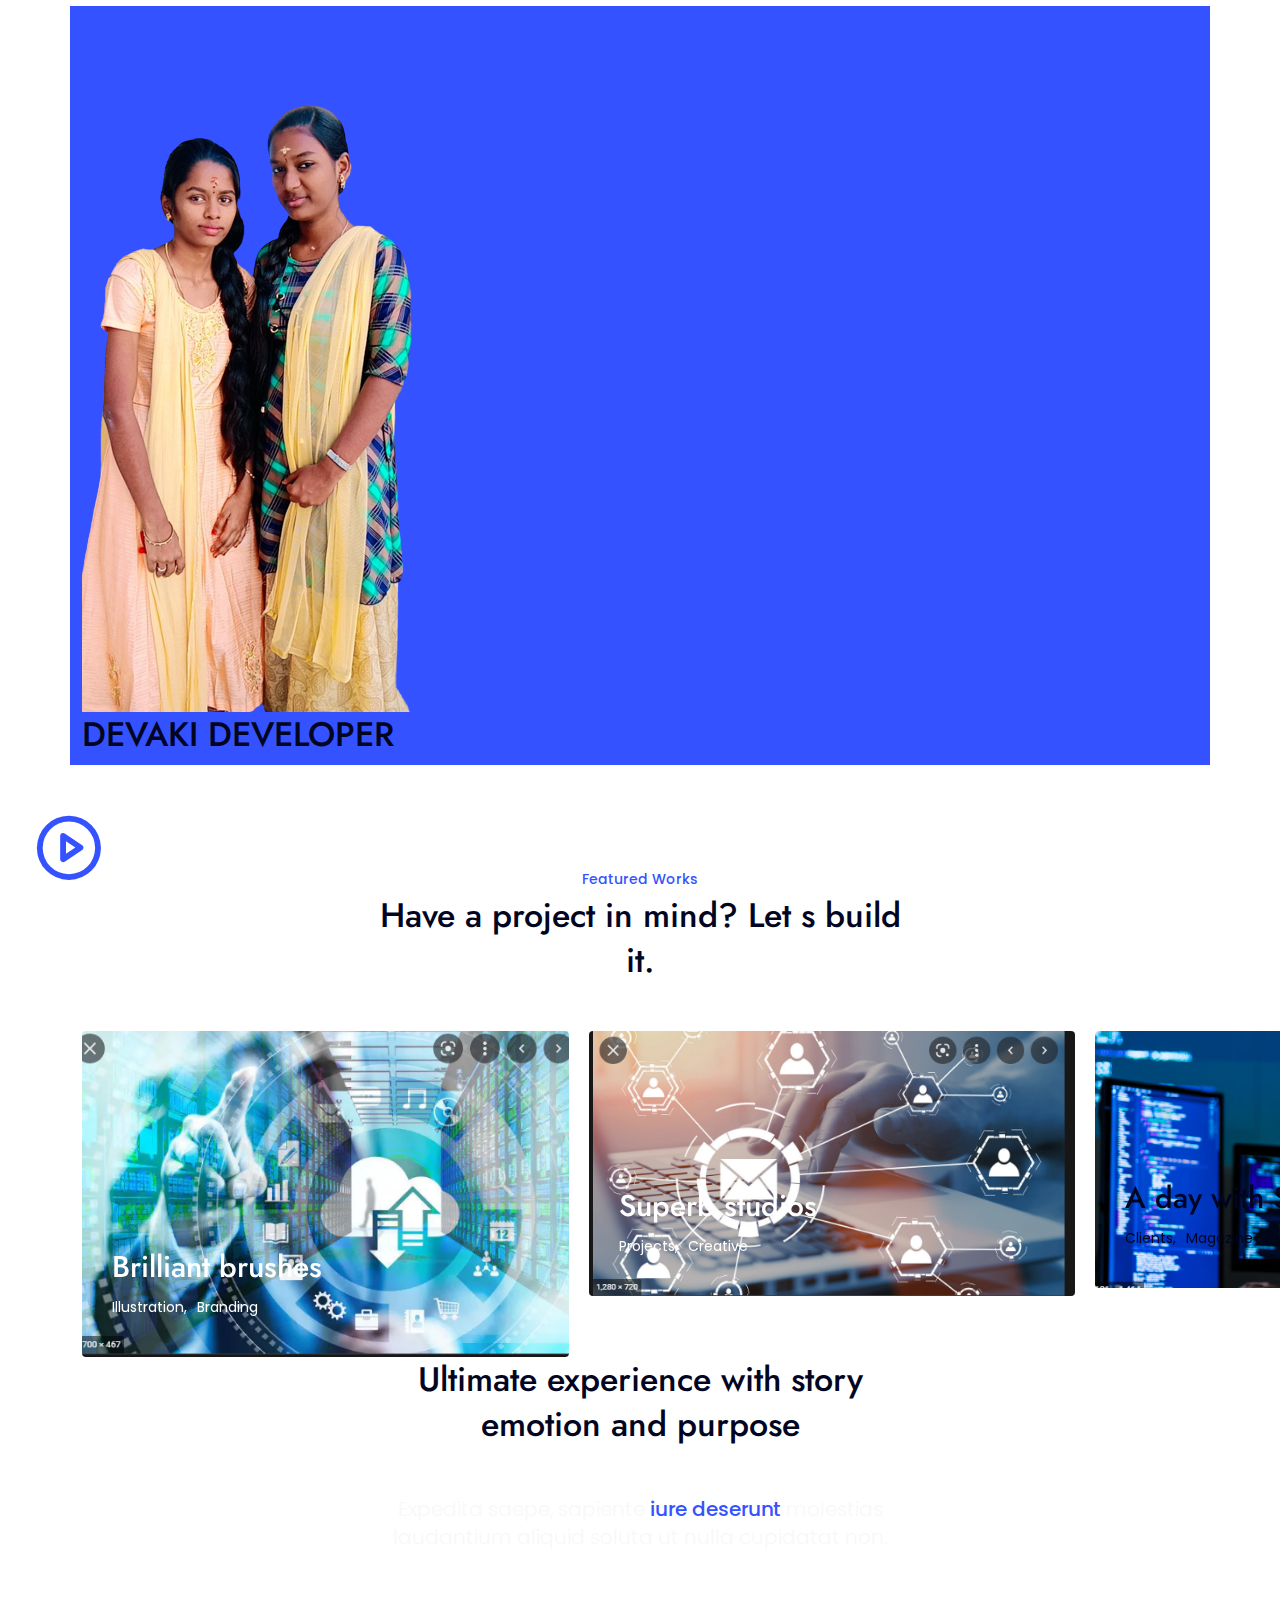
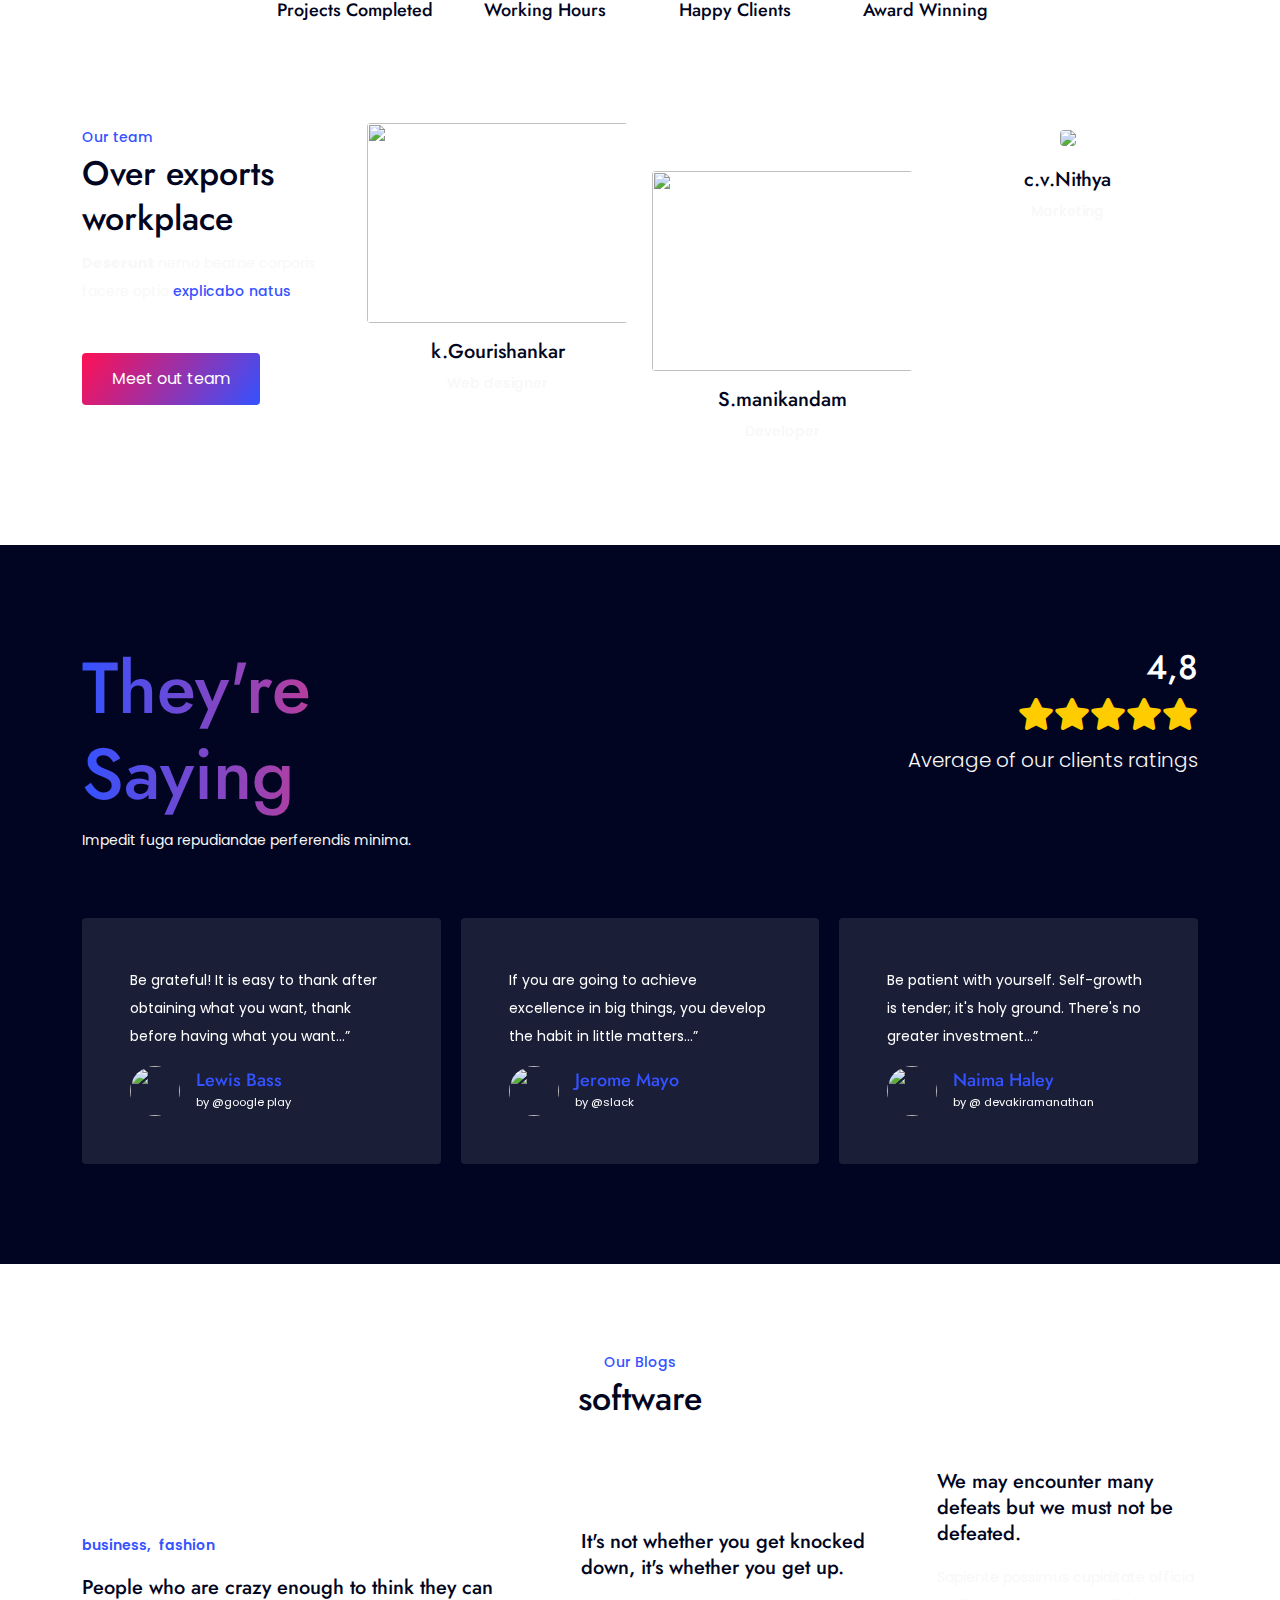
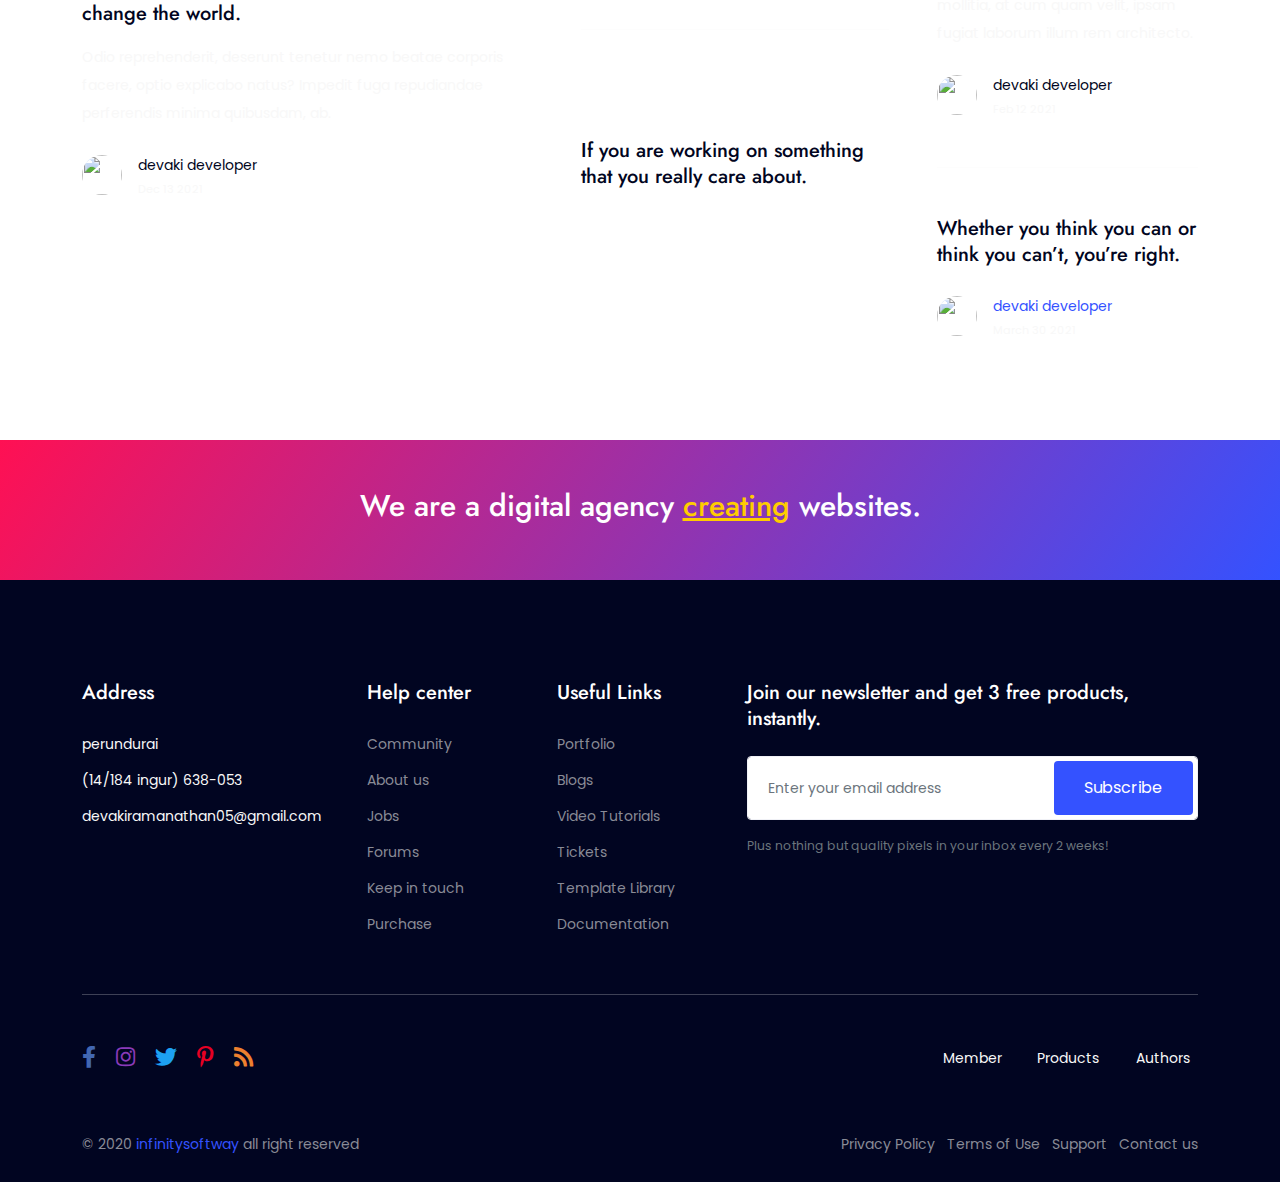
==== commit 44b92f29: "Update index.html" ====
--- a/index.html
+++ b/index.html
@@ -9,7 +9,7 @@
 	<meta name="viewport" content="width=device-width, initial-scale=1, maximum-scale=1" />
 
 	<!--===== Title =====-->
-	<title>Stokes - The Responsive Multi-purpose HTML5 Template</title>
+	<title>Devaki | Portfolio</title>
 
 	<!--===== Favicon =====-->
 	<link rel="shortcut icon" href="images/favicon.ico" />
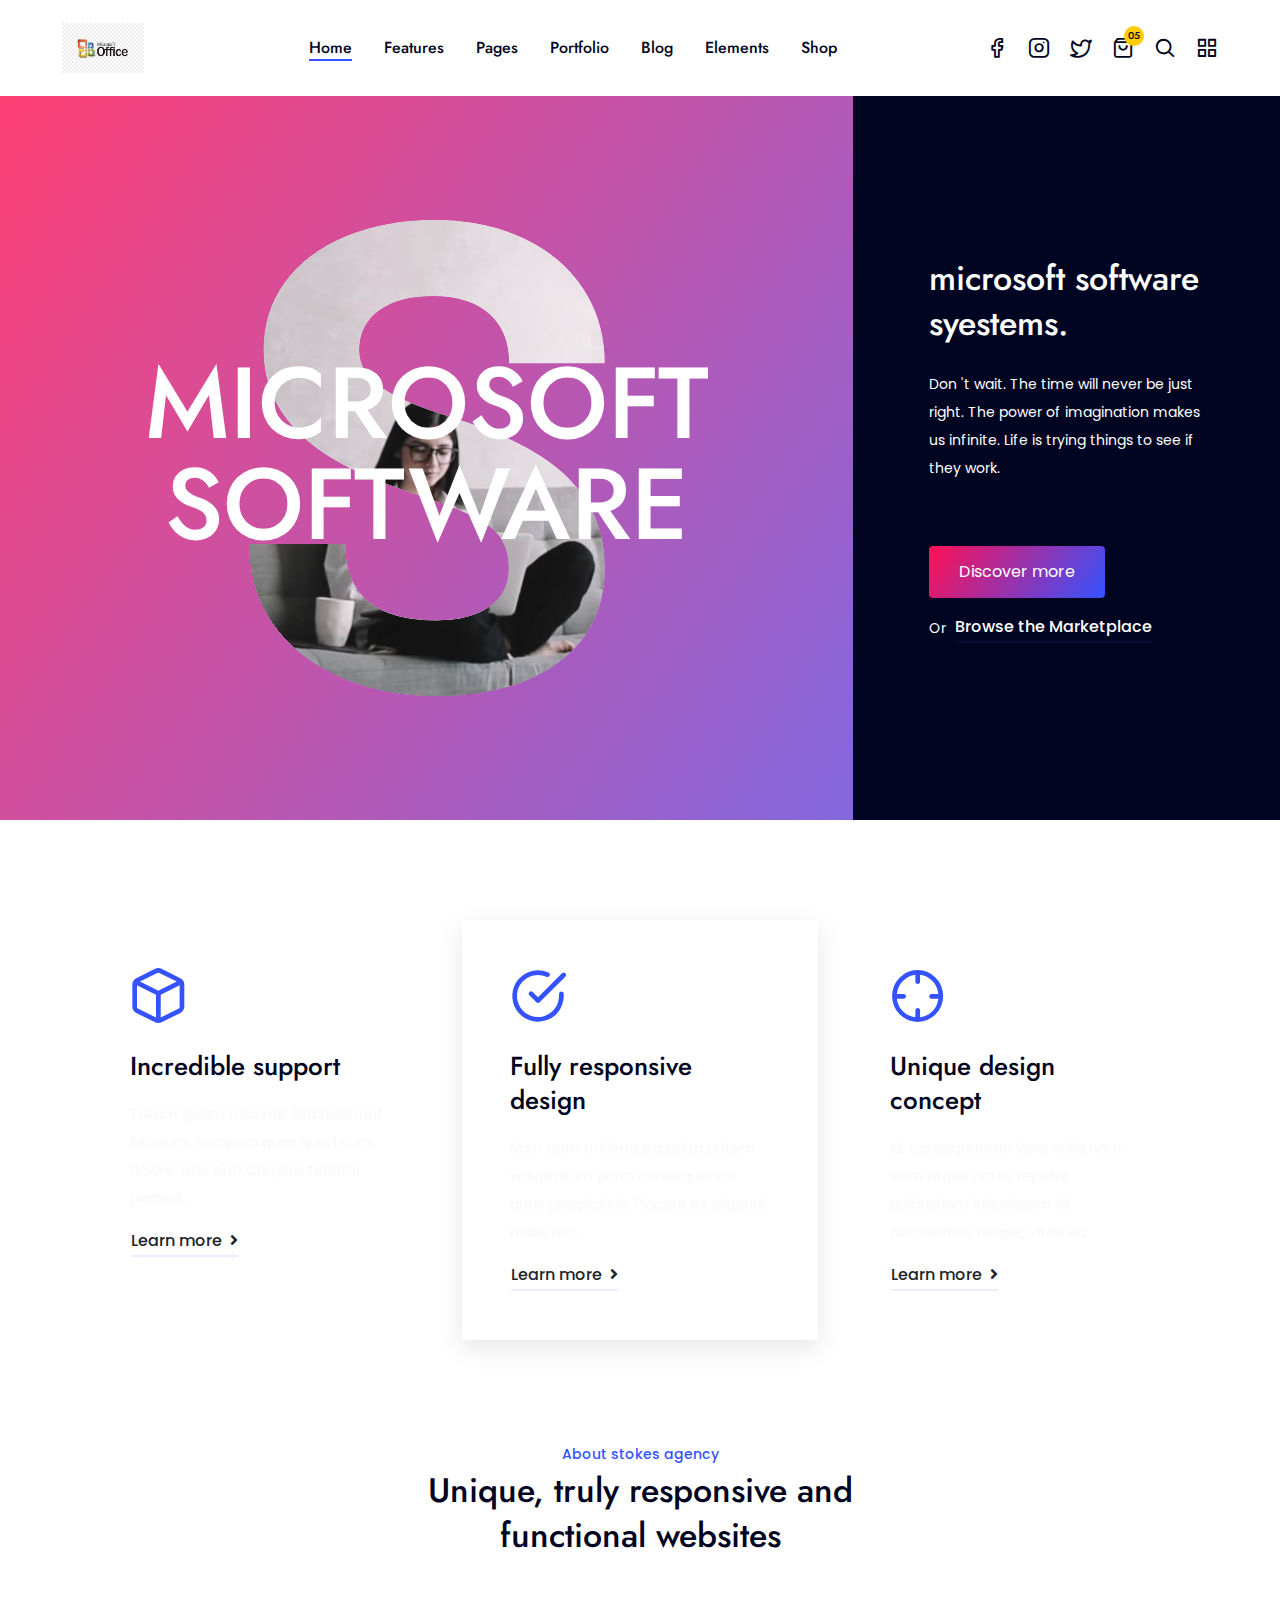
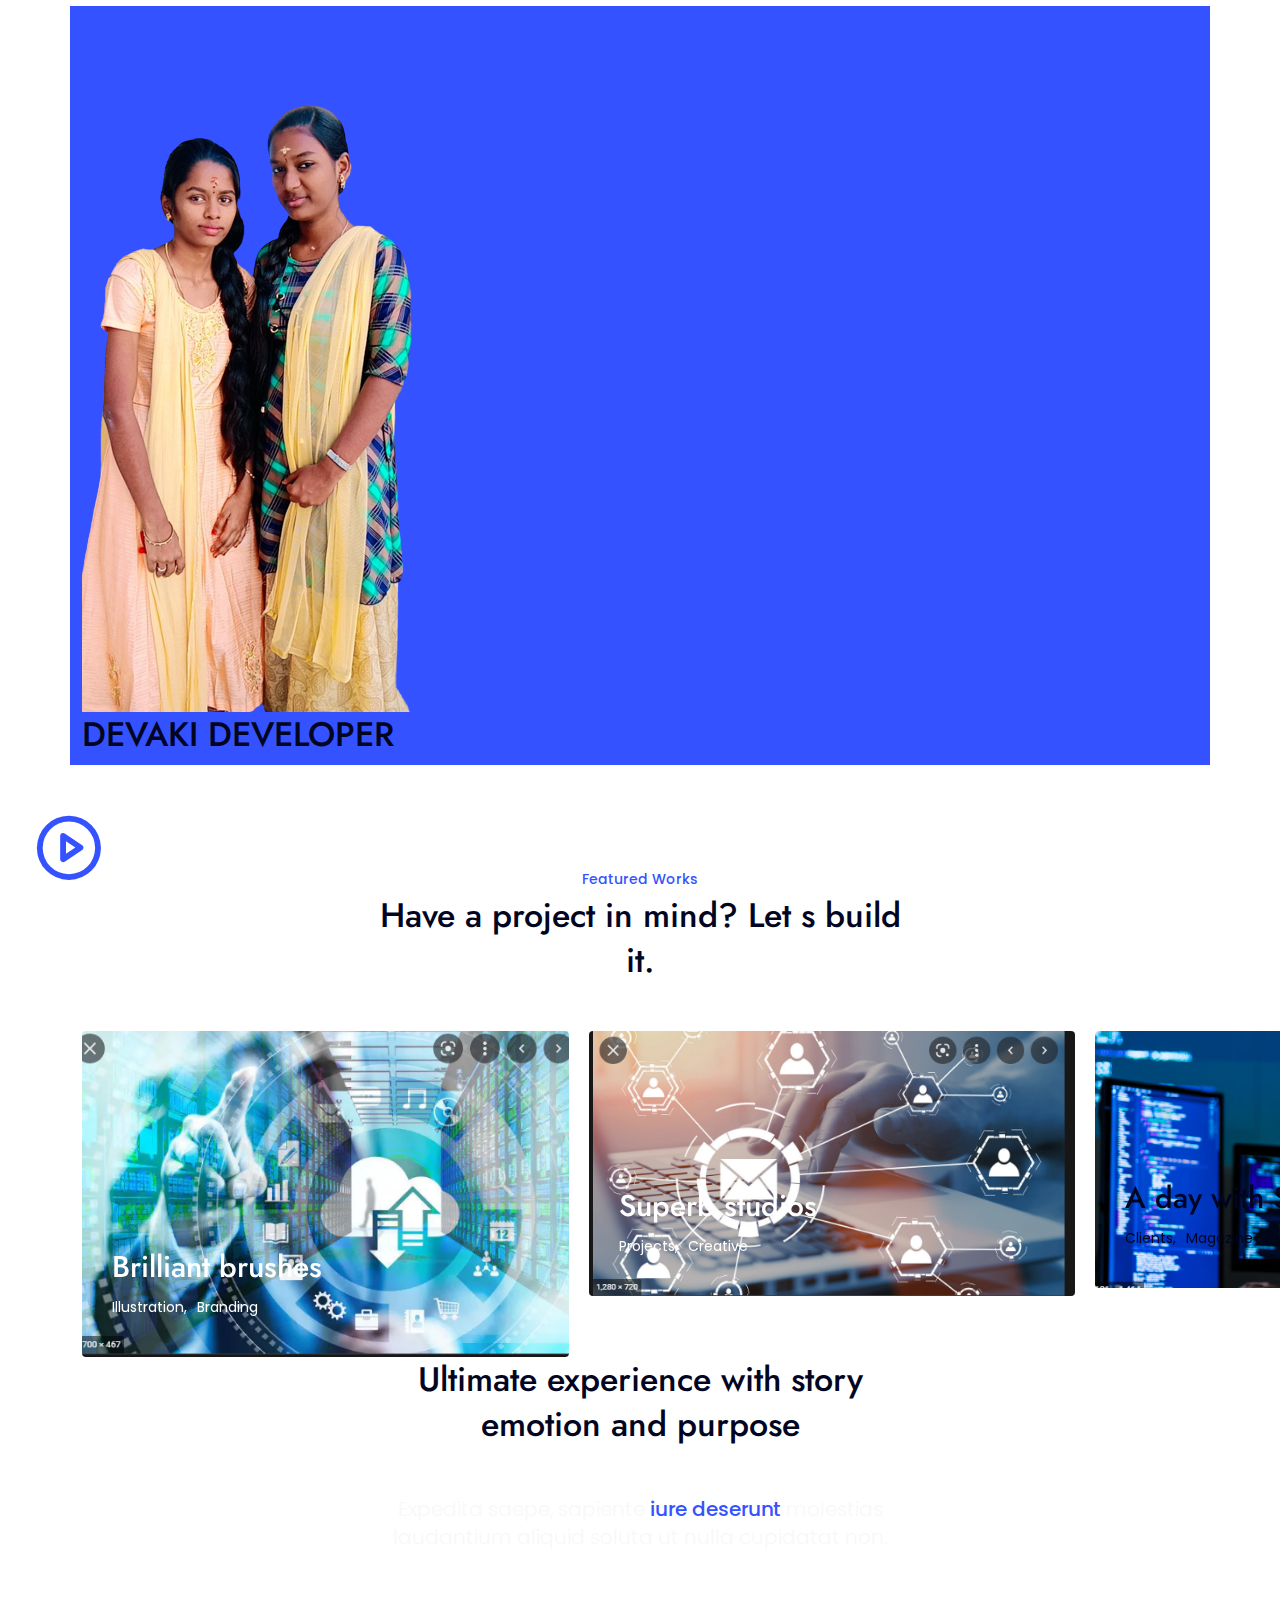
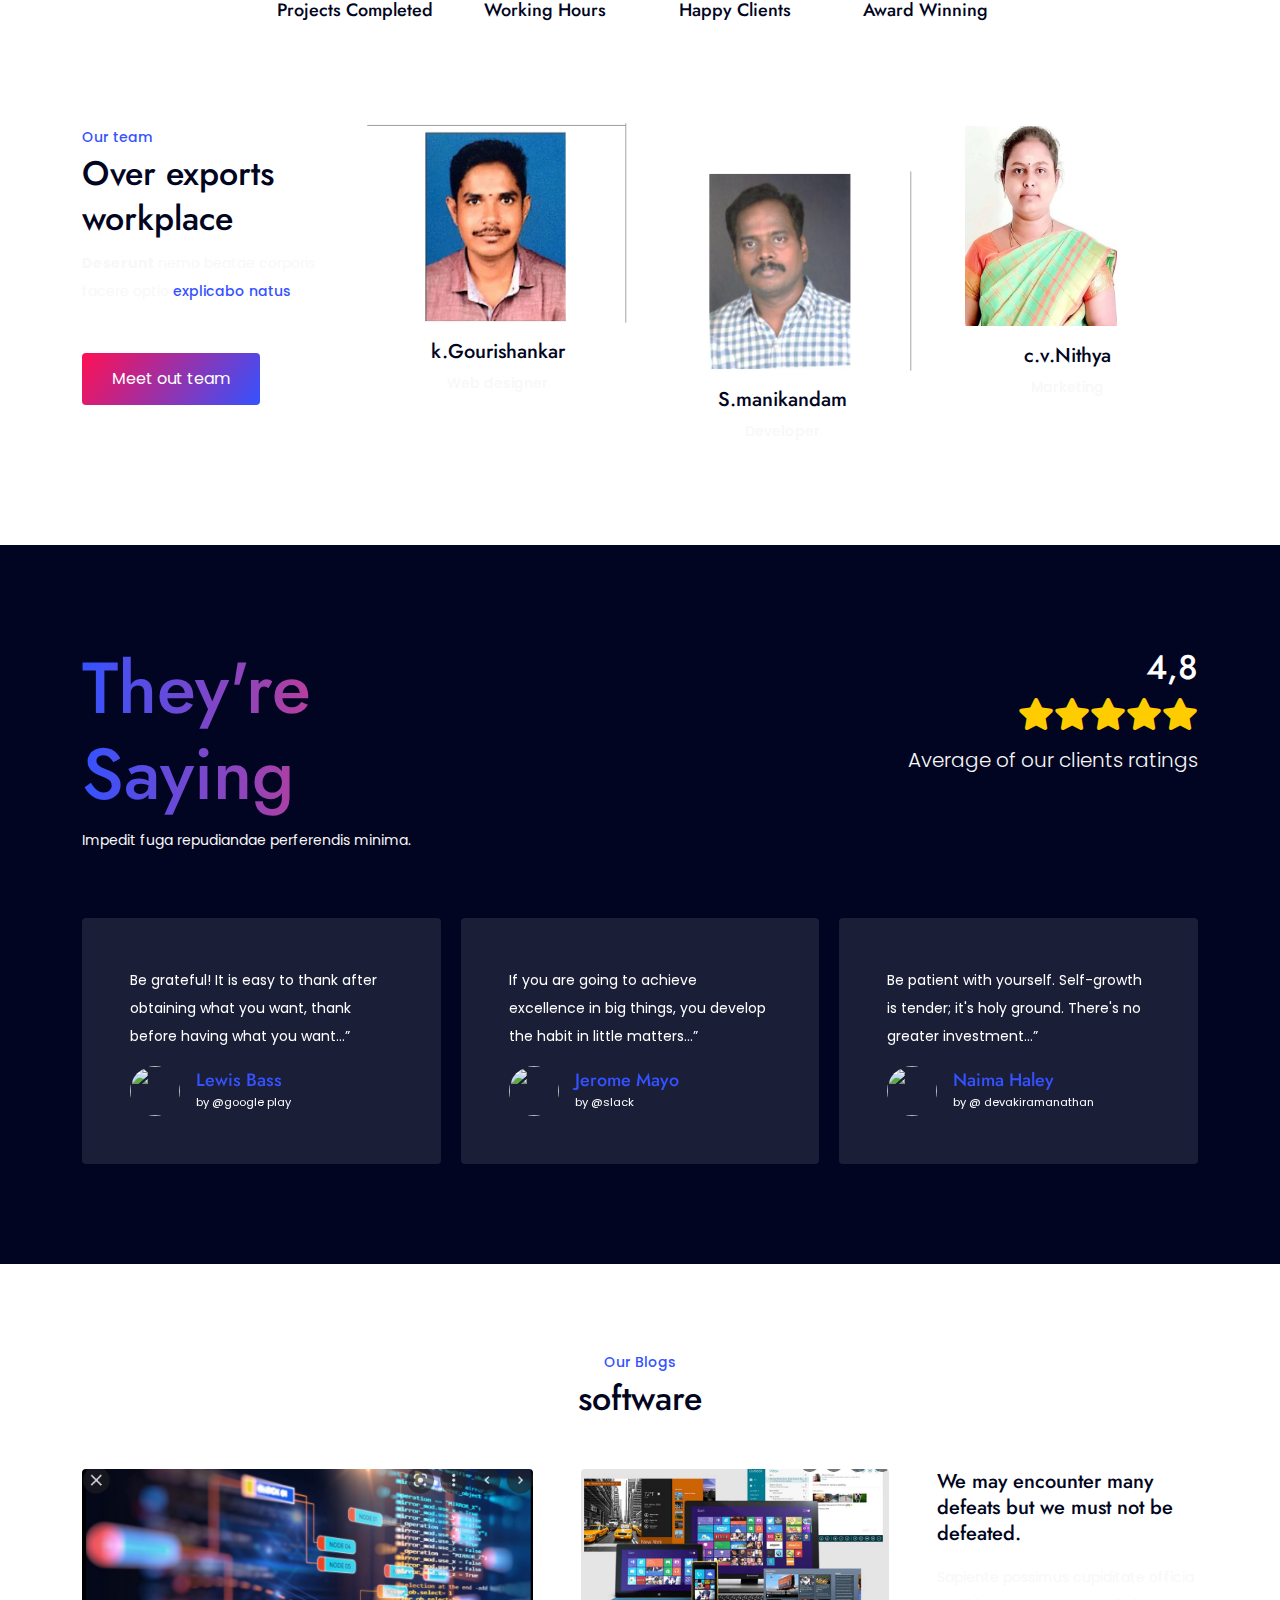
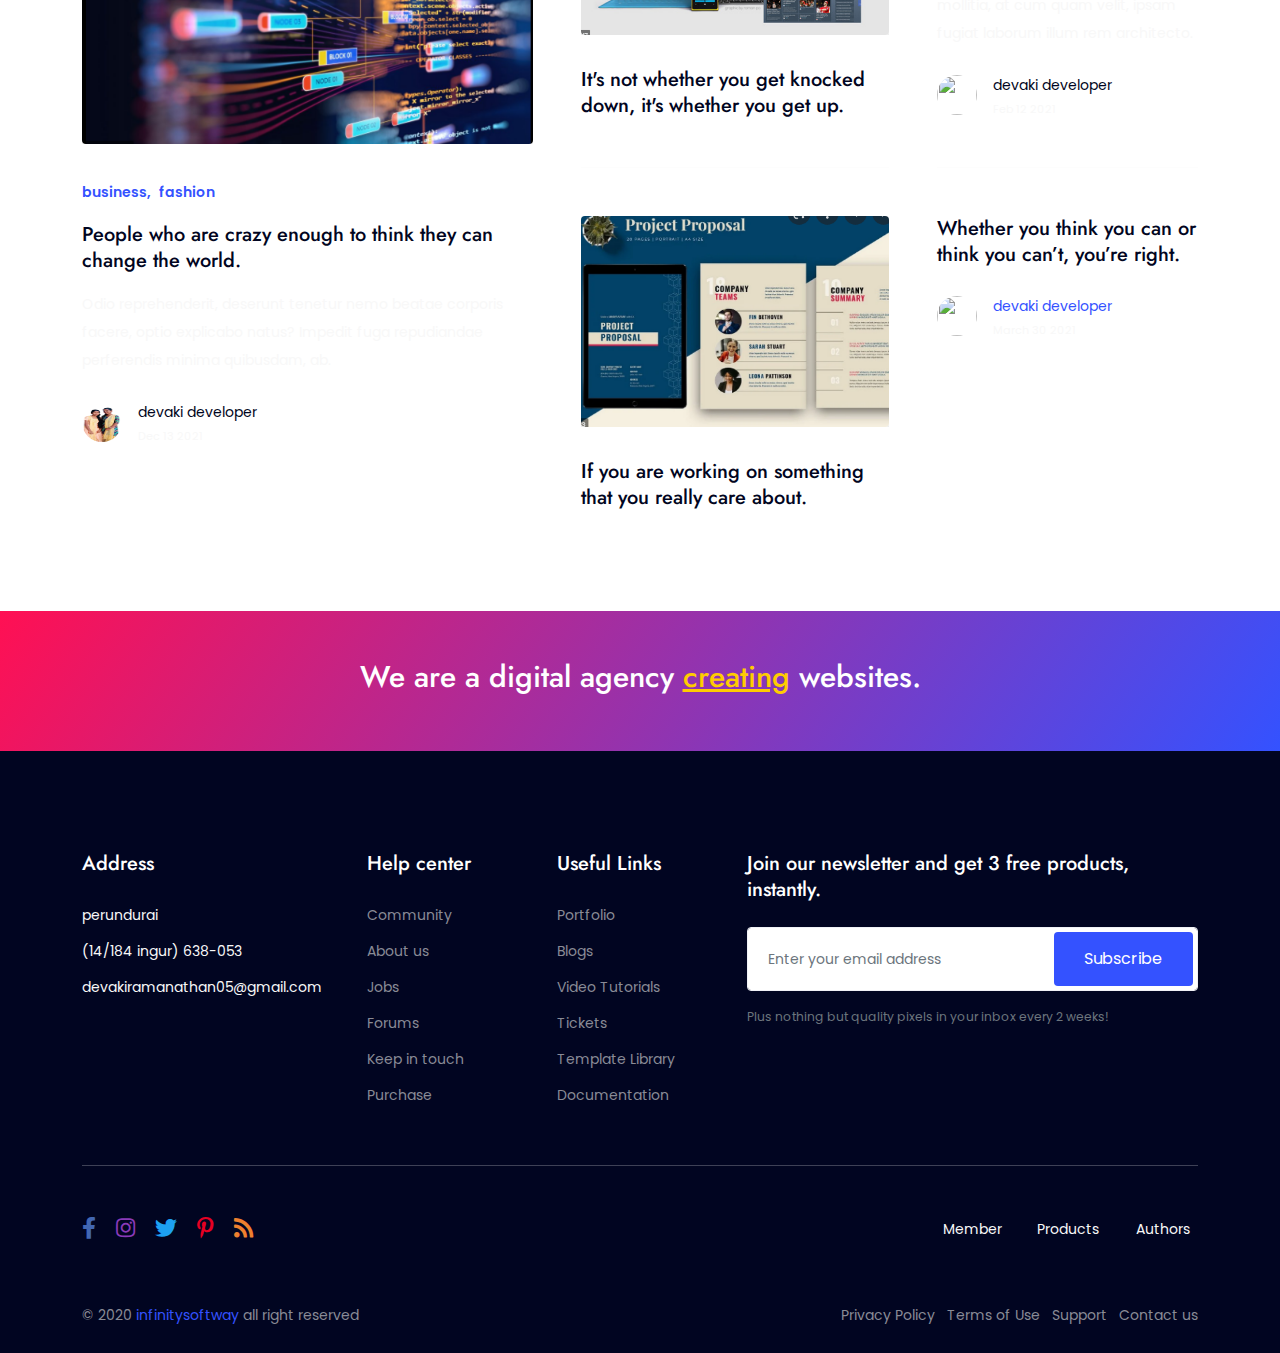
==== commit 4e46ceec: "Update index.html" ====
--- a/index.html
+++ b/index.html
@@ -941,7 +941,7 @@
 				<!--===== Start of team item =====-->
 				<div class="team-item text-center">
 					<div class="team-image">
-						<img class="img-fluid rounded" src="./images/team/2.png" style="height:200px ;" width="300px">
+						<img class="img-fluid rounded" src="./team/2.png" style="height:200px ;" width="300px">
 						<ul class="list-unstyled team-social d-flex justify-content-center">
 							<li><a href="#"> <i class="fab fa-facebook-f"></i> </a></li>
 							<li><a href="#"> <i class="fab fa-twitter"></i> </a></li>
@@ -962,7 +962,7 @@
 				<!--===== Start of team item =====-->
 				<div class="team-item text-center">
 					<div class="team-image">
-						<img class="img-fluid rounded" src="./images/team/3.png"  style="height:200px ;" width="300px">
+						<img class="img-fluid rounded" src="./team/3.png"  style="height:200px ;" width="300px">
 						<ul class="list-unstyled team-social d-flex justify-content-center">
 							<li><a href="#"> <i class="fab fa-facebook-f"></i> </a></li>
 							<li><a href="#"> <i class="fab fa-twitter"></i> </a></li>
@@ -983,7 +983,7 @@
 				<!--===== Start of team item =====-->
 				<div class="team-item text-center">
 					<div class="team-image">
-						<img class="img-fluid rounded" src="./images/team/1.png"height:200px ; width="`400px">
+						<img class="img-fluid rounded" src="./team/1.png"height:200px ; width="`400px">
 						<ul class="list-unstyled team-social d-flex justify-content-center">
 							<li><a href="#"> <i class="fab fa-facebook-f"></i> </a></li>
 							<li><a href="#"> <i class="fab fa-twitter"></i> </a></li>
@@ -1235,7 +1235,7 @@
 				<!--===== Start of blog item =====-->	
 				<div class="blog-post shadow-none">
 					<div class="blog-image">
-						<img class="img-fluid rounded shadow" src="./images/team/@.png" alt="">
+						<img class="img-fluid rounded shadow" src="./team/@.png" alt="">
 						<div class="blog-meta-comments">
 							<a class="blog-like" href="#"> <i class="feather icon-heart pe-1"></i> 25 </a>
 							<a class="blog-comments" href="#"> <i class="feather icon-message-circle pe-1"></i> 12 </a>
@@ -1249,7 +1249,7 @@
 						<h5 class="mb-3"><a href="#">People who are crazy enough to think they can change the world.</a></h5>
 						<p>Odio reprehenderit, deserunt tenetur nemo beatae corporis facere, optio explicabo natus? Impedit fuga repudiandae perferendis minima quibusdam, ab. </p>
 						<div class="blog-author d-flex mt-4 align-items-center">
-							<img class="img-fluid rounded-circle avatar-40" src="./images/team/devaki.png" alt="">
+							<img class="img-fluid rounded-circle avatar-40" src="./team/devaki.png" alt="">
 							<div class="ms-3">
 								<a href="#">devaki developer</a>
 								<small class="d-block">Dec 13 2021</small>
@@ -1266,7 +1266,7 @@
 					<!--===== Start of blog item =====-->	
 					<div class="blog-post shadow-none">
 						<div class="blog-image">
-							<img class="img-fluid rounded shadow" src="./images/team/E.png" alt="">
+							<img class="img-fluid rounded shadow" src="./team/E.png" alt="">
 							<div class="blog-meta-comments">
 								<a class="blog-like" href="#"> <i class="feather icon-heart pe-1"></i> 25 </a>
 								<a class="blog-comments" href="#"> <i class="feather icon-message-circle pe-1"></i> 12 </a>
@@ -1287,7 +1287,7 @@
 					<!--===== Start of blog item =====-->	
 					<div class="blog-post shadow-none">
 						<div class="blog-image">
-							<img class="img-fluid rounded shadow" src="images/team/kkk.png" alt="">
+							<img class="img-fluid rounded shadow" src="./team/kkk.png" alt="">
 							<div class="blog-meta-comments">
 								<a class="blog-like" href="#"> <i class="feather icon-heart pe-1"></i> 25 </a>
 								<a class="blog-comments" href="#"> <i class="feather icon-message-circle pe-1"></i> 12 </a>
